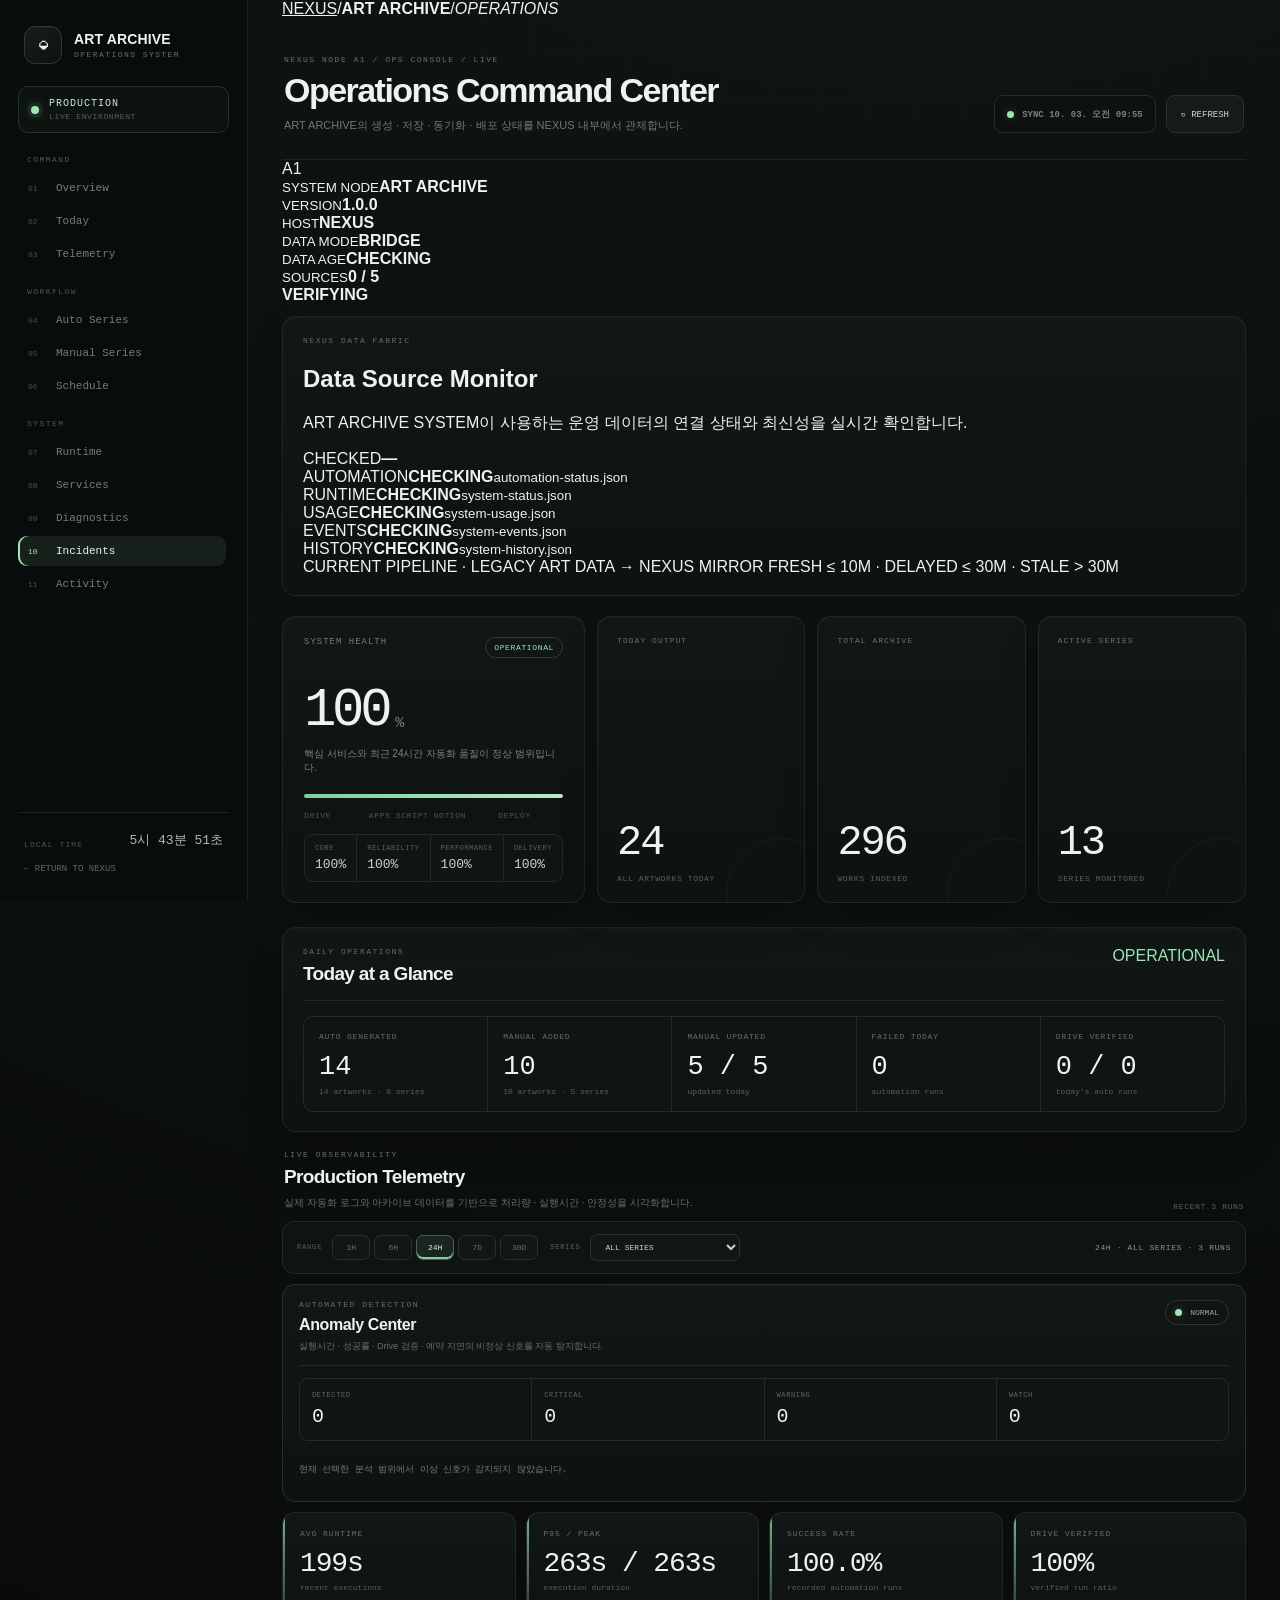
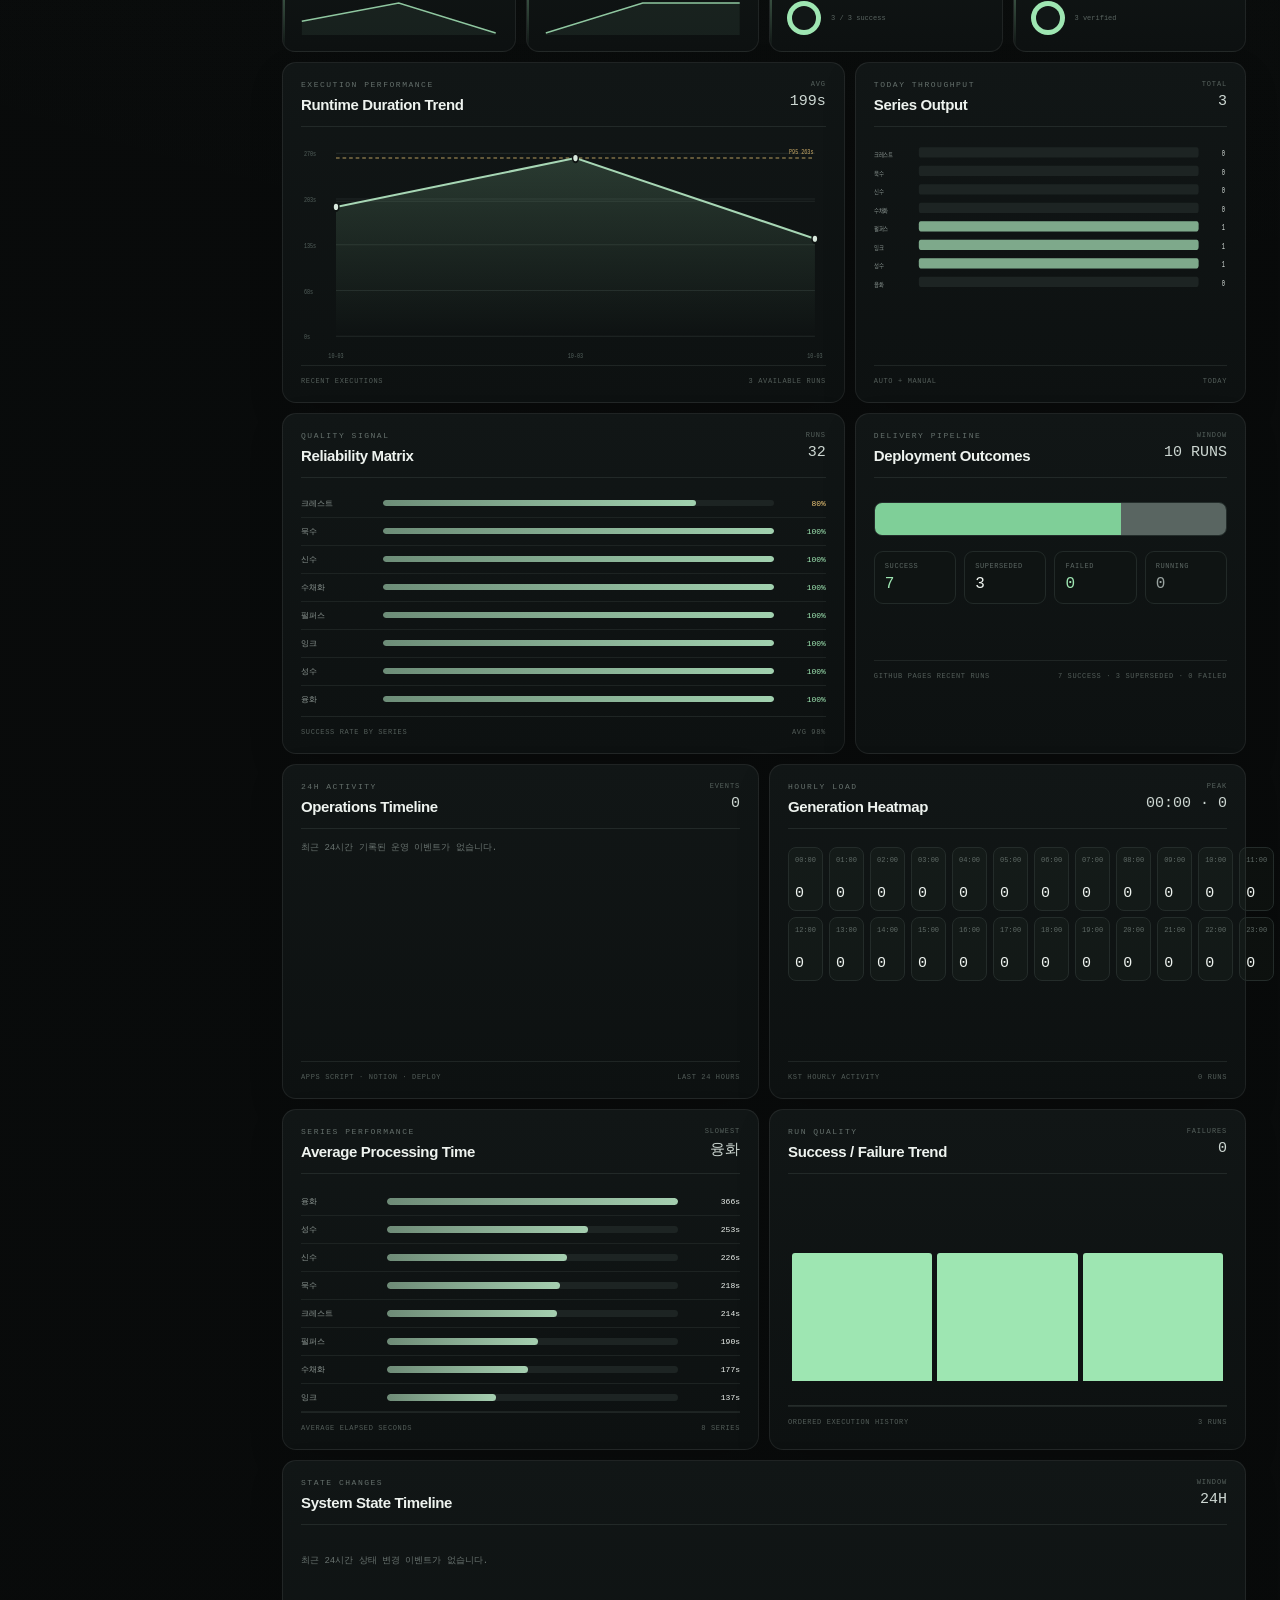
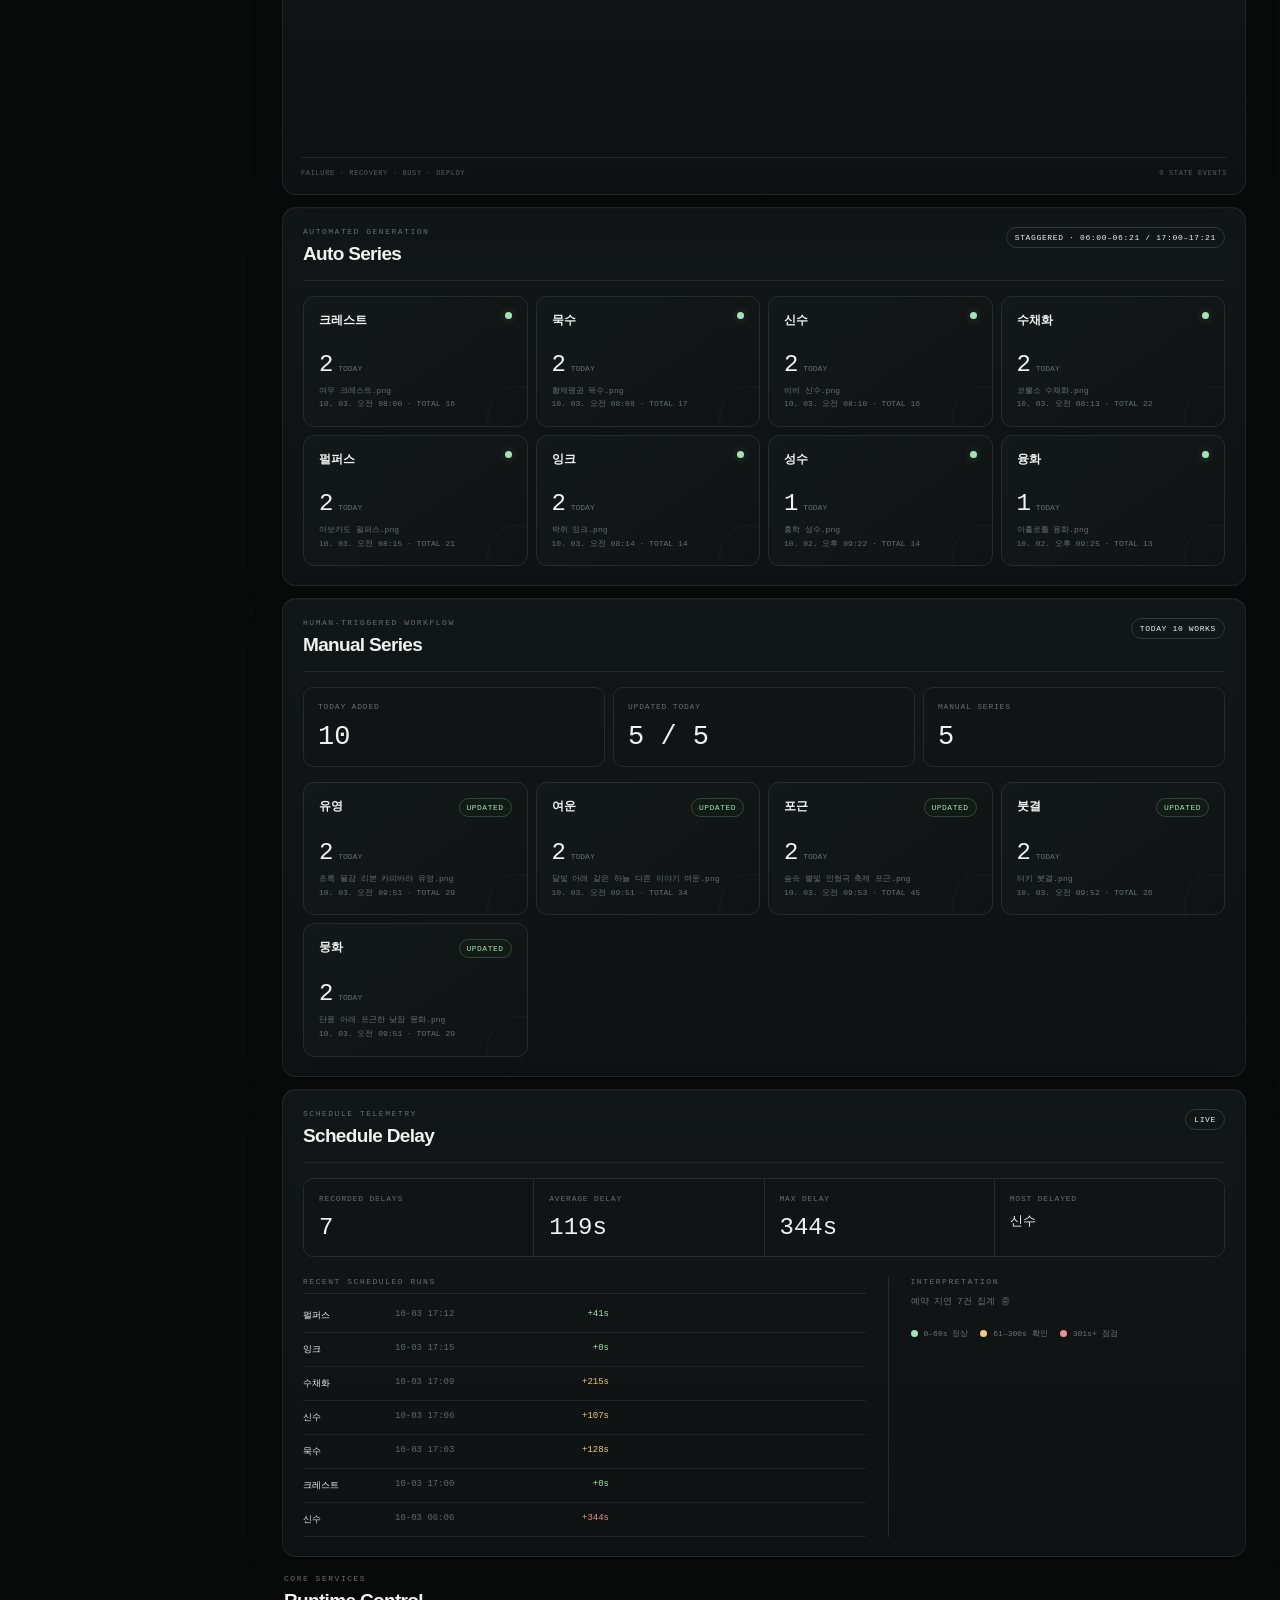
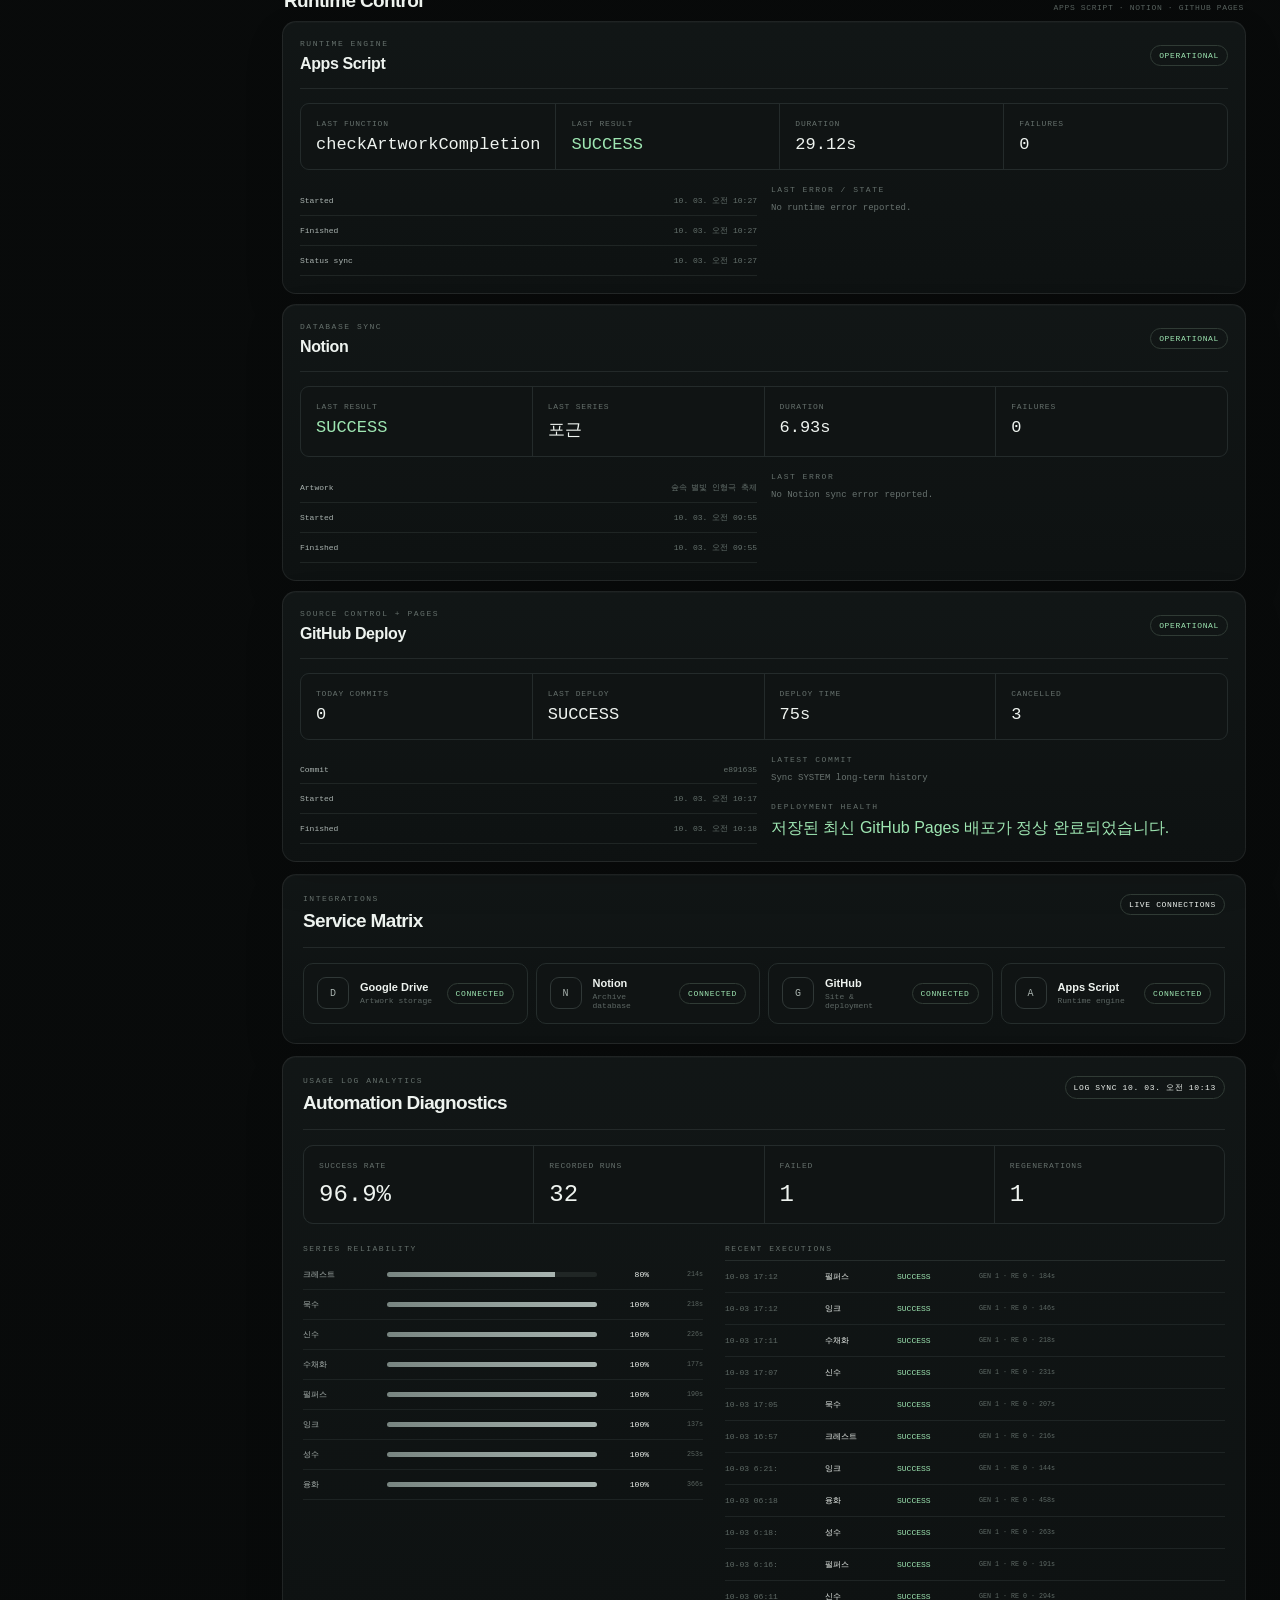
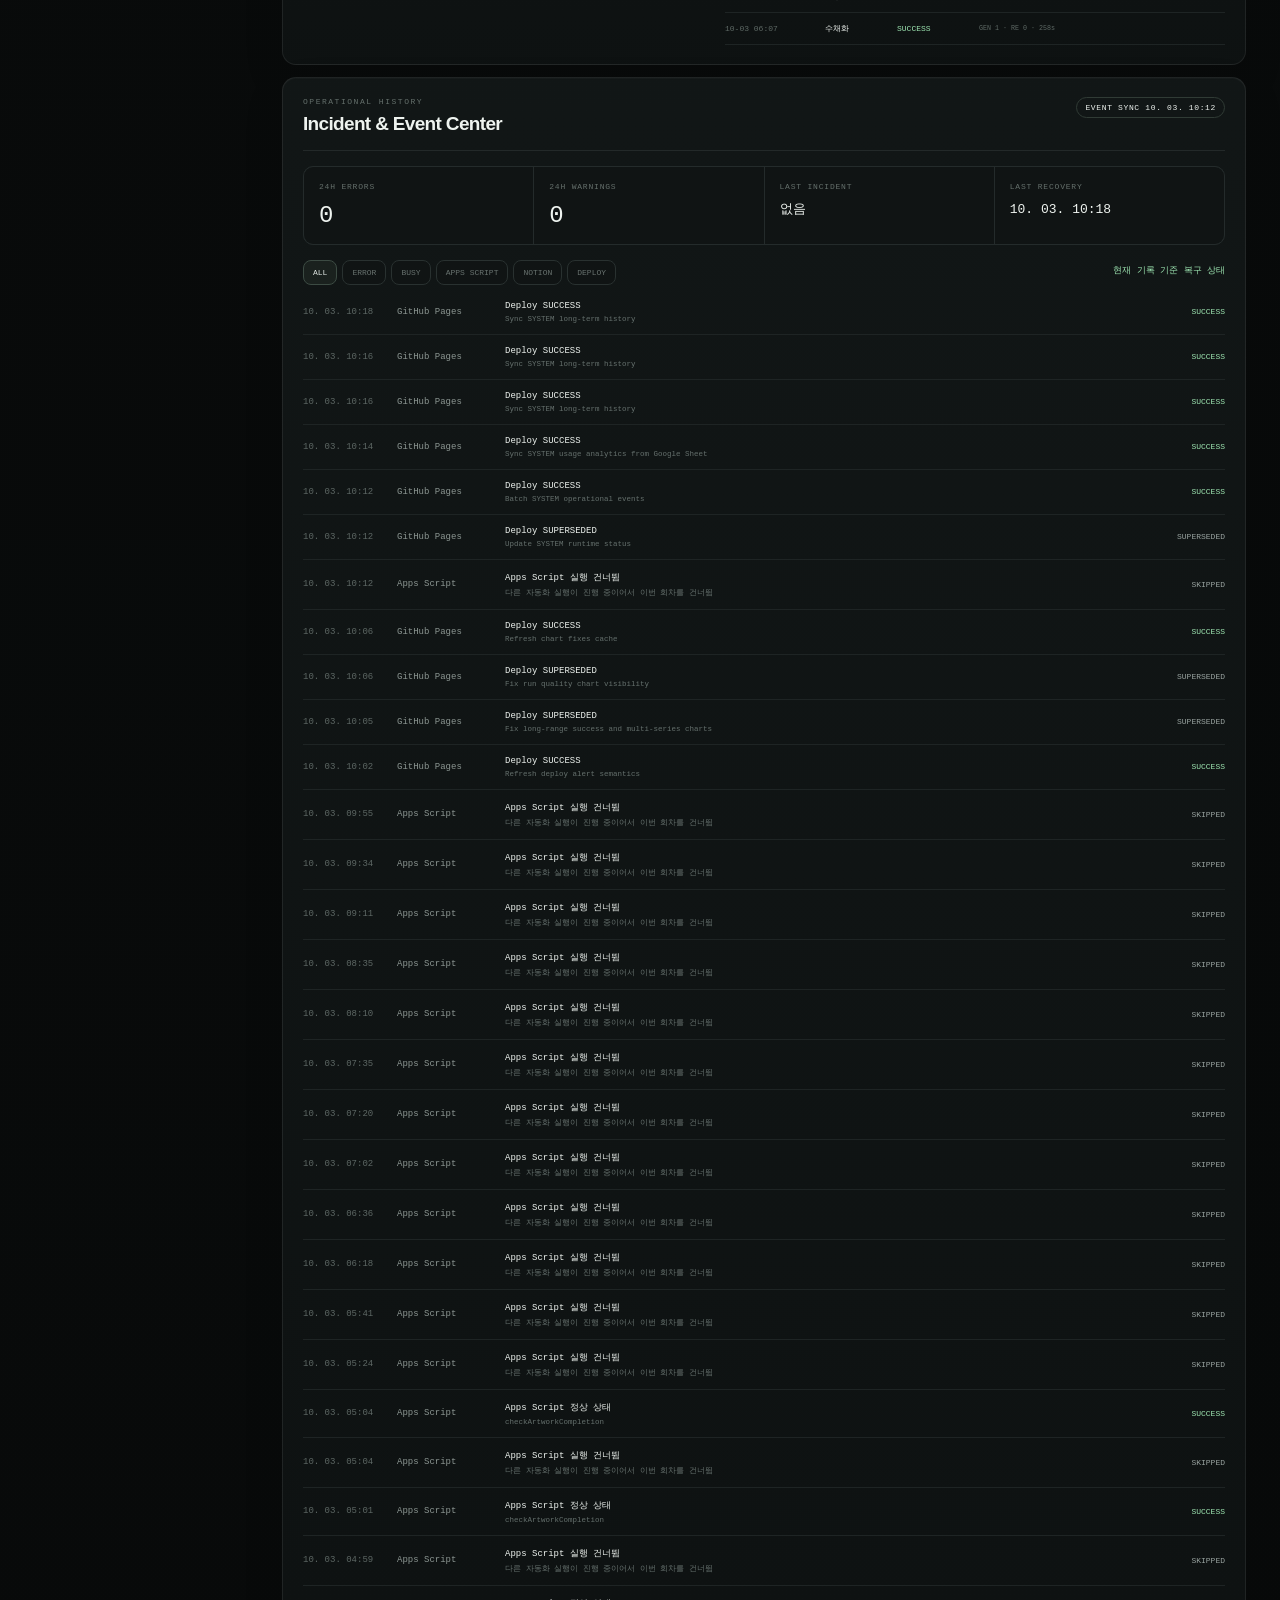
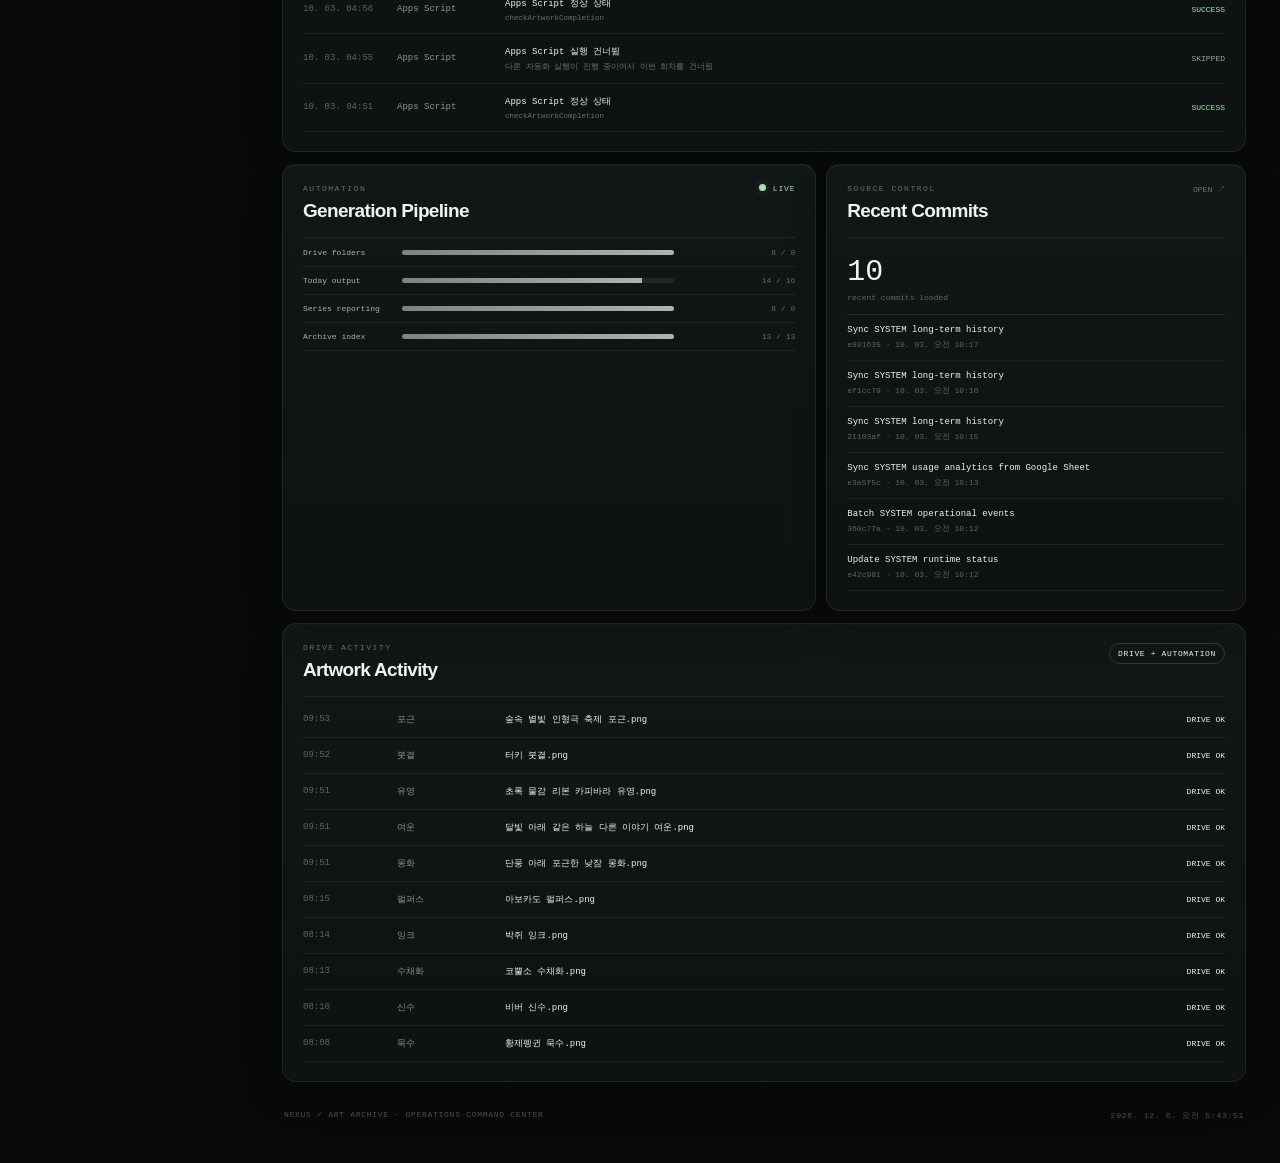
==== systems/art-archive/index.html @ 653398b2 "Add NEXUS ART system identity and source monitor" ====
<!doctype html>
<html lang="ko">
<head>
  <meta charset="utf-8">
  <meta name="viewport" content="width=device-width,initial-scale=1">
  <meta name="theme-color" content="#090b0b">
  <title>NEXUS : ART ARCHIVE SYSTEM</title>
  <link rel="stylesheet" href="css/system.css?v=2.10">
</head>
<body>
<div class="app-shell">
  <aside class="sidebar">
    <a class="brand" href="../../index.html" aria-label="ART ARCHIVE">
      <span class="brand-mark">◒</span>
      <span class="brand-copy"><b>ART ARCHIVE</b><small>OPERATIONS SYSTEM</small></span>
    </a>

    <div class="env-card">
      <span class="live-orb"></span>
      <div><b>PRODUCTION</b><small>LIVE ENVIRONMENT</small></div>
    </div>

    <nav class="nav-groups">
      <div class="nav-group">
        <span class="nav-label">COMMAND</span>
        <a class="active" href="#overview"><i>01</i><span>Overview</span></a>
        <a href="#today"><i>02</i><span>Today</span></a><a href="#telemetry"><i>03</i><span>Telemetry</span></a>
      </div>
      <div class="nav-group">
        <span class="nav-label">WORKFLOW</span>
        <a href="#series"><i>04</i><span>Auto Series</span></a>
        <a href="#manual"><i>05</i><span>Manual Series</span></a>
        <a href="#delay"><i>06</i><span>Schedule</span></a>
      </div>
      <div class="nav-group">
        <span class="nav-label">SYSTEM</span>
        <a href="#runtime"><i>07</i><span>Runtime</span></a>
        <a href="#services"><i>08</i><span>Services</span></a>
        <a href="#analytics"><i>09</i><span>Diagnostics</span></a>
        <a href="#events"><i>10</i><span>Incidents</span></a>
        <a href="#activity"><i>11</i><span>Activity</span></a>
      </div>
    </nav>

    <div class="side-foot">
      <div><span>LOCAL TIME</span><b id="clock">--:--:--</b></div>
      <a href="../../index.html">← RETURN TO NEXUS</a>
    </div>
  </aside>

  <main class="main">
    <div class="nexus-path">
      <a href="../../index.html">NEXUS</a><span>/</span><b>ART ARCHIVE</b><span>/</span><em>OPERATIONS</em>
    </div>
    <header class="command-bar">
      <div>
        <p class="eyebrow">NEXUS NODE A1 / OPS CONSOLE / LIVE</p>
        <h1>Operations Command Center</h1>
        <p class="page-sub">ART ARCHIVE의 생성 · 저장 · 동기화 · 배포 상태를 NEXUS 내부에서 관제합니다.</p>
      </div>
      <div class="command-actions">
        <div class="sync-chip"><span></span><b id="lastSync">SYNC —</b></div>
        <button id="refresh" class="refresh-btn">↻ REFRESH</button>
      </div>
    </header>

    <section class="nexus-system-strip" aria-label="NEXUS system metadata">
      <div class="system-identity">
        <span class="node-badge">A1</span>
        <div><small>SYSTEM NODE</small><b>ART ARCHIVE</b></div>
      </div>
      <div class="system-strip-item"><small>VERSION</small><b>1.0.0</b></div>
      <div class="system-strip-item"><small>HOST</small><b>NEXUS</b></div>
      <div class="system-strip-item"><small>DATA MODE</small><b id="dataMode">BRIDGE</b></div>
      <div class="system-strip-item"><small>DATA AGE</small><b id="dataAge">CHECKING</b></div>
      <div class="system-strip-item"><small>SOURCES</small><b id="sourceCount">0 / 5</b></div>
      <div class="system-strip-state"><span id="sourceOrb"></span><b id="sourceState">VERIFYING</b></div>
    </section>

    <section class="source-monitor panel" id="sourceMonitor">
      <div class="source-monitor-head">
        <div><p class="eyebrow">NEXUS DATA FABRIC</p><h2>Data Source Monitor</h2><p>ART ARCHIVE SYSTEM이 사용하는 운영 데이터의 연결 상태와 최신성을 실시간 확인합니다.</p></div>
        <div class="source-monitor-meta"><span>CHECKED</span><b id="sourceChecked">—</b></div>
      </div>
      <div class="source-grid" id="sourceGrid">
        <div class="source-card"><span>AUTOMATION</span><b>CHECKING</b><small>automation-status.json</small></div>
        <div class="source-card"><span>RUNTIME</span><b>CHECKING</b><small>system-status.json</small></div>
        <div class="source-card"><span>USAGE</span><b>CHECKING</b><small>system-usage.json</small></div>
        <div class="source-card"><span>EVENTS</span><b>CHECKING</b><small>system-events.json</small></div>
        <div class="source-card"><span>HISTORY</span><b>CHECKING</b><small>system-history.json</small></div>
      </div>
      <div class="source-foot">
        <span id="bridgeLabel">CURRENT PIPELINE · LEGACY ART DATA → NEXUS MIRROR</span>
        <span id="freshnessPolicy">FRESH ≤ 10M · DELAYED ≤ 30M · STALE &gt; 30M</span>
      </div>
    </section>

    <div id="alertCenter" class="alert-center hidden" role="status" aria-live="polite" hidden>
      <div class="alert-main"><span class="alert-icon">!</span><div><b id="alertTitle">SYSTEM ALERT</b><small id="alertMessage">상태를 확인하는 중입니다.</small></div></div>
      <a id="alertAction" href="#services">DETAILS →</a>
    </div>

    <section id="overview" class="overview-grid">
      <article class="health-card panel">
        <div class="card-head"><span>SYSTEM HEALTH</span><span class="status good" id="healthBadge">OPERATIONAL</span></div>
        <div class="health-score"><strong id="healthScore">—</strong><span>%</span></div>
        <p id="healthCopy">상태 데이터를 불러오는 중입니다.</p>
        <div class="health-track"><i id="healthLine"></i></div>
        <div class="health-foot"><span>DRIVE</span><span>APPS SCRIPT</span><span>NOTION</span><span>DEPLOY</span></div>
        <div class="health-breakdown">
          <div><span>CORE</span><b id="healthCore">—</b></div>
          <div><span>RELIABILITY</span><b id="healthReliability">—</b></div>
          <div><span>PERFORMANCE</span><b id="healthPerformance">—</b></div>
          <div><span>DELIVERY</span><b id="healthDelivery">—</b></div>
        </div>
      </article>
      <article class="hero-metric panel"><span>TODAY OUTPUT</span><strong id="todayTotal">—</strong><small>ALL ARTWORKS TODAY</small></article>
      <article class="hero-metric panel"><span>TOTAL ARCHIVE</span><strong id="archiveTotal">—</strong><small>WORKS INDEXED</small></article>
      <article class="hero-metric panel"><span>ACTIVE SERIES</span><strong id="seriesTotal">—</strong><small>SERIES MONITORED</small></article>
    </section>

    <section class="panel command-panel" id="today">
      <div class="section-head">
        <div><p class="eyebrow">DAILY OPERATIONS</p><h2>Today at a Glance</h2></div>
        <span id="todaySummaryState" class="section-state">CHECKING</span>
      </div>
      <div class="today-summary-grid">
        <div><span>AUTO GENERATED</span><strong id="todayAutoCount">—</strong><small id="todayAutoSub">8 series</small></div>
        <div><span>MANUAL ADDED</span><strong id="todayManualCount">—</strong><small id="todayManualSub">5 manual series</small></div>
        <div><span>MANUAL UPDATED</span><strong id="todayManualUpdated">—</strong><small>updated today</small></div>
        <div><span>FAILED TODAY</span><strong id="todayFailed">—</strong><small>automation runs</small></div>
        <div><span>DRIVE VERIFIED</span><strong id="todayDriveVerified">—</strong><small>today's auto runs</small></div>
      </div>
    </section>

    <section class="telemetry-section" id="telemetry">
      <div class="section-title-row telemetry-title">
        <div><p class="eyebrow">LIVE OBSERVABILITY</p><h2>Production Telemetry</h2><p class="telemetry-sub">실제 자동화 로그와 아카이브 데이터를 기반으로 처리량 · 실행시간 · 안정성을 시각화합니다.</p></div>
        <span id="telemetryWindow">RECENT DATA</span>
      </div>

      <div class="telemetry-controlbar">
        <div class="control-group">
          <span class="control-label">RANGE</span>
          <div class="segmented" id="rangeControls">
            <button data-range="1h">1H</button>
            <button data-range="6h">6H</button>
            <button class="active" data-range="24h">24H</button>
            <button data-range="7d">7D</button>
            <button data-range="30d">30D</button>
          </div>
        </div>
        <div class="control-group series-control">
          <span class="control-label">SERIES</span>
          <select id="telemetrySeries">
            <option value="all">ALL SERIES</option>
            <option value="크레스트">크레스트</option>
            <option value="묵수">묵수</option>
            <option value="신수">신수</option>
            <option value="수채화">수채화</option>
            <option value="펄퍼스">펄퍼스</option>
            <option value="잉크">잉크</option>
            <option value="성수">성수</option>
            <option value="융화">융화</option>
          </select>
        </div>
        <div class="analysis-context" id="analysisContext">24H · ALL SERIES · — RUNS</div>
      </div>

      <section class="anomaly-center" id="anomalyCenter">
        <div class="anomaly-head">
          <div><p class="eyebrow">AUTOMATED DETECTION</p><h3>Anomaly Center</h3><p>실행시간 · 성공률 · Drive 검증 · 예약 지연의 비정상 신호를 자동 탐지합니다.</p></div>
          <div class="anomaly-status"><span id="anomalyStatusDot"></span><b id="anomalyStatus">ANALYZING</b></div>
        </div>
        <div class="anomaly-summary">
          <div><span>DETECTED</span><strong id="anomalyCount">—</strong></div>
          <div><span>CRITICAL</span><strong id="anomalyCritical">—</strong></div>
          <div><span>WARNING</span><strong id="anomalyWarning">—</strong></div>
          <div><span>WATCH</span><strong id="anomalyWatch">—</strong></div>
        </div>
        <div class="anomaly-list" id="anomalyList"><p class="muted">이상 신호를 분석하는 중입니다.</p></div>
      </section>

      <div class="telemetry-kpis">
        <article class="telemetry-kpi"><span>AVG RUNTIME</span><strong id="telemetryAvgRuntime">—</strong><small>recent executions</small><div class="sparkline" id="runtimeSpark"></div></article>
        <article class="telemetry-kpi"><span>P95 / PEAK</span><strong id="telemetryPeakRuntime">—</strong><small>execution duration</small><div class="sparkline" id="peakSpark"></div></article>
        <article class="telemetry-kpi"><span>SUCCESS RATE</span><strong id="telemetrySuccessRate">—</strong><small>recorded automation runs</small><div class="gauge-mini" id="successGaugeMini"></div></article>
        <article class="telemetry-kpi"><span>DRIVE VERIFIED</span><strong id="telemetryDriveRate">—</strong><small>verified run ratio</small><div class="gauge-mini" id="driveGaugeMini"></div></article>
      </div>

      <div class="chart-grid">
        <article class="chart-card chart-card-wide">
          <div class="chart-head"><div><p class="eyebrow">EXECUTION PERFORMANCE</p><h3>Runtime Duration Trend</h3></div><div class="chart-stat"><span>AVG</span><b id="runtimeChartAvg">—</b></div></div>
          <div class="chart-wrap" id="runtimeTrendChart"><p class="muted">실행시간 데이터를 불러오는 중입니다.</p></div>
          <div class="chart-foot"><span>RECENT EXECUTIONS</span><span id="runtimeChartRange">—</span></div>
        </article>

        <article class="chart-card">
          <div class="chart-head"><div><p class="eyebrow">TODAY THROUGHPUT</p><h3>Series Output</h3></div><div class="chart-stat"><span>TOTAL</span><b id="outputChartTotal">—</b></div></div>
          <div class="chart-wrap" id="seriesOutputChart"><p class="muted">시리즈 데이터를 불러오는 중입니다.</p></div>
          <div class="chart-foot"><span>AUTO + MANUAL</span><span>TODAY</span></div>
        </article>

        <article class="chart-card">
          <div class="chart-head"><div><p class="eyebrow">QUALITY SIGNAL</p><h3>Reliability Matrix</h3></div><div class="chart-stat"><span>RUNS</span><b id="reliabilityChartRuns">—</b></div></div>
          <div class="chart-wrap" id="reliabilityChart"><p class="muted">신뢰도 데이터를 불러오는 중입니다.</p></div>
          <div class="chart-foot"><span>SUCCESS RATE BY SERIES</span><span id="reliabilityChartAvg">—</span></div>
        </article>

        <article class="chart-card chart-card-wide">
          <div class="chart-head"><div><p class="eyebrow">DELIVERY PIPELINE</p><h3>Deployment Outcomes</h3></div><div class="chart-stat"><span>WINDOW</span><b id="deployChartWindow">—</b></div></div>
          <div class="chart-wrap compact-chart" id="deployOutcomeChart"><p class="muted">배포 이력을 불러오는 중입니다.</p></div>
          <div class="chart-foot"><span>GITHUB PAGES RECENT RUNS</span><span id="deployChartSummary">—</span></div>
        </article>
      </div>

      <aside class="run-detail-drawer" id="runDetailDrawer" aria-hidden="true">
        <div class="run-detail-head">
          <div><p class="eyebrow">EXECUTION DRILL-DOWN</p><h3 id="runDetailTitle">Run Details</h3></div>
          <button id="runDetailClose" aria-label="Close">×</button>
        </div>
        <div class="run-detail-grid">
          <div><span>SERIES</span><strong id="detailSeries">—</strong></div>
          <div><span>RESULT</span><strong id="detailResult">—</strong></div>
          <div><span>RUNTIME</span><strong id="detailRuntime">—</strong></div>
          <div><span>GENERATIONS</span><strong id="detailGeneration">—</strong></div>
          <div><span>REGENERATIONS</span><strong id="detailRegeneration">—</strong></div>
          <div><span>DRIVE VERIFIED</span><strong id="detailDrive">—</strong></div>
          <div><span>SCHEDULED</span><strong id="detailScheduled">—</strong></div>
          <div><span>START DELAY</span><strong id="detailDelay">—</strong></div>
        </div>
        <div class="run-detail-meta"><span>START TIME</span><b id="detailTime">—</b></div>
      </aside>

      <section class="long-range-analysis" id="longRangeAnalysis" hidden>
        <div class="long-range-head">
          <div><p class="eyebrow">LONG-RANGE ANALYTICS</p><h3>Daily Trend Analysis</h3><p>7D / 30D 히스토리를 날짜별로 비교합니다.</p></div>
          <span id="longRangeCoverage">—</span>
        </div>
        <div class="long-range-grid">
          <article class="chart-card">
            <div class="chart-head"><div><p class="eyebrow">DAILY THROUGHPUT</p><h3>Runs per Day</h3></div><div class="chart-stat"><span>TOTAL</span><b id="dailyRunsTotal">—</b></div></div>
            <div class="daily-chart" id="dailyRunsChart"><p class="muted">장기 데이터를 불러오는 중입니다.</p></div>
            <div class="chart-foot"><span>RUN COUNT</span><span id="dailyRunsAvg">—</span></div>
          </article>
          <article class="chart-card">
            <div class="chart-head"><div><p class="eyebrow">DAILY RELIABILITY</p><h3>Success Rate</h3></div><div class="chart-stat"><span>AVG</span><b id="dailySuccessAvg">—</b></div></div>
            <div class="daily-chart" id="dailySuccessChart"><p class="muted">장기 데이터를 불러오는 중입니다.</p></div>
            <div class="chart-foot"><span>SUCCESS %</span><span id="dailyFailureTotal">—</span></div>
          </article>
          <article class="chart-card">
            <div class="chart-head"><div><p class="eyebrow">DAILY PERFORMANCE</p><h3>Average Runtime</h3></div><div class="chart-stat"><span>AVG</span><b id="dailyRuntimeAvg">—</b></div></div>
            <div class="daily-chart" id="dailyRuntimeChart"><p class="muted">장기 데이터를 불러오는 중입니다.</p></div>
            <div class="chart-foot"><span>SECONDS</span><span id="dailyRuntimePeak">—</span></div>
          </article>
        </div>

        <article class="chart-card multi-series-card">
          <div class="multi-series-head">
            <div>
              <p class="eyebrow">CROSS-SERIES COMPARISON</p>
              <h3>Multi-Series Trend</h3>
              <p>같은 기간의 시리즈별 추세를 한 그래프에서 비교합니다.</p>
            </div>
            <div class="metric-switch" id="multiMetricSwitch">
              <button class="active" data-metric="avgElapsed">RUNTIME</button>
              <button data-metric="runs">RUNS</button>
              <button data-metric="successRate">SUCCESS</button>
            </div>
          </div>
          <div class="multi-series-legend" id="multiSeriesLegend"></div>
          <div class="multi-series-chart" id="multiSeriesTrendChart"><p class="muted">시리즈 비교 데이터를 불러오는 중입니다.</p></div>
          <div class="chart-foot"><span id="multiMetricLabel">AVERAGE RUNTIME · SECONDS</span><span id="multiSeriesCoverage">—</span></div>
        </article>
      </section>

      <div class="advanced-observability">
        <article class="chart-card">
          <div class="chart-head"><div><p class="eyebrow">24H ACTIVITY</p><h3>Operations Timeline</h3></div><div class="chart-stat"><span>EVENTS</span><b id="timelineEventCount">—</b></div></div>
          <div class="ops-timeline-chart" id="operationsTimeline"><p class="muted">최근 24시간 운영 이벤트를 불러오는 중입니다.</p></div>
          <div class="chart-foot"><span>APPS SCRIPT · NOTION · DEPLOY</span><span>LAST 24 HOURS</span></div>
        </article>

        <article class="chart-card">
          <div class="chart-head"><div><p class="eyebrow">HOURLY LOAD</p><h3>Generation Heatmap</h3></div><div class="chart-stat"><span>PEAK</span><b id="heatmapPeak">—</b></div></div>
          <div class="hour-heatmap" id="generationHeatmap"><p class="muted">시간대별 실행 데이터를 불러오는 중입니다.</p></div>
          <div class="chart-foot"><span>KST HOURLY ACTIVITY</span><span id="heatmapTotal">—</span></div>
        </article>

        <article class="chart-card">
          <div class="chart-head"><div><p class="eyebrow">SERIES PERFORMANCE</p><h3>Average Processing Time</h3></div><div class="chart-stat"><span>SLOWEST</span><b id="slowestSeries">—</b></div></div>
          <div class="horizontal-metrics" id="seriesDurationChart"><p class="muted">시리즈별 평균 처리시간 데이터를 불러오는 중입니다.</p></div>
          <div class="chart-foot"><span>AVERAGE ELAPSED SECONDS</span><span id="durationSeriesCount">—</span></div>
        </article>

        <article class="chart-card">
          <div class="chart-head"><div><p class="eyebrow">RUN QUALITY</p><h3>Success / Failure Trend</h3></div><div class="chart-stat"><span>FAILURES</span><b id="trendFailureCount">—</b></div></div>
          <div class="quality-trend" id="qualityTrend"><p class="muted">실행 성공·실패 이력을 불러오는 중입니다.</p></div>
          <div class="chart-foot"><span>ORDERED EXECUTION HISTORY</span><span id="qualityTrendWindow">—</span></div>
        </article>

        <article class="chart-card chart-card-full">
          <div class="chart-head"><div><p class="eyebrow">STATE CHANGES</p><h3>System State Timeline</h3></div><div class="chart-stat"><span>WINDOW</span><b>24H</b></div></div>
          <div class="state-timeline" id="systemStateTimeline"><p class="muted">상태 변경 이벤트를 불러오는 중입니다.</p></div>
          <div class="chart-foot"><span>FAILURE · RECOVERY · BUSY · DEPLOY</span><span id="stateTimelineSummary">—</span></div>
        </article>
      </div>
    </section>

    <section class="panel" id="series">
      <div class="section-head">
        <div><p class="eyebrow">AUTOMATED GENERATION</p><h2>Auto Series</h2></div>
        <span id="scheduleLabel" class="section-state">SCHEDULE —</span>
      </div>
      <div class="series-grid" id="seriesGrid"></div>
    </section>

    <section class="panel" id="manual">
      <div class="section-head">
        <div><p class="eyebrow">HUMAN-TRIGGERED WORKFLOW</p><h2>Manual Series</h2></div>
        <span id="manualSummary" class="section-state">TODAY —</span>
      </div>
      <div class="manual-kpis">
        <div><span>TODAY ADDED</span><strong id="manualTodayTotal">—</strong></div>
        <div><span>UPDATED TODAY</span><strong id="manualUpdatedToday">—</strong></div>
        <div><span>MANUAL SERIES</span><strong id="manualSeriesTotal">5</strong></div>
      </div>
      <div class="series-grid manual-series-grid" id="manualSeriesGrid"><p class="muted">수동 시리즈 상태를 불러오는 중입니다.</p></div>
    </section>

    <section class="panel" id="delay">
      <div class="section-head">
        <div><p class="eyebrow">SCHEDULE TELEMETRY</p><h2>Schedule Delay</h2></div>
        <span id="delayState" class="section-state">WAITING DATA</span>
      </div>
      <div class="analytics-kpis delay-kpis">
        <div><span>RECORDED DELAYS</span><strong id="delaySamples">—</strong></div>
        <div><span>AVERAGE DELAY</span><strong id="delayAverage">—</strong></div>
        <div><span>MAX DELAY</span><strong id="delayMax">—</strong></div>
        <div><span>MOST DELAYED</span><strong id="delayWorst">—</strong></div>
      </div>
      <div class="two-col compact">
        <div><p class="eyebrow">RECENT SCHEDULED RUNS</p><div id="delayRunTable" class="delay-run-table"><p class="muted">예약시각 데이터가 쌓이면 자동 표시됩니다.</p></div></div>
        <div class="insight-box"><p class="eyebrow">INTERPRETATION</p><p id="delayCopy" class="muted">다음 실행부터 예약시각과 실제 시작시각의 차이를 추적합니다.</p><div class="legend"><span><i class="good-dot"></i>0–60s 정상</span><span><i class="warn-dot"></i>61–300s 확인</span><span><i class="bad-dot"></i>301s+ 점검</span></div></div>
      </div>
    </section>

    <section id="runtime" class="runtime-section">
      <div class="section-title-row">
        <div><p class="eyebrow">CORE SERVICES</p><h2>Runtime Control</h2></div>
        <span>APPS SCRIPT · NOTION · GITHUB PAGES</span>
      </div>
      <div class="monitor-grid">
        <article class="panel monitor-panel" id="engine">
          <div class="section-head"><div><p class="eyebrow">RUNTIME ENGINE</p><h3>Apps Script</h3></div><span class="status" id="scriptBadge">CHECKING</span></div>
          <div class="mini-kpis"><div><span>LAST FUNCTION</span><strong id="scriptFunction">—</strong></div><div><span>LAST RESULT</span><strong id="scriptResult">—</strong></div><div><span>DURATION</span><strong id="scriptDuration">—</strong></div><div><span>FAILURES</span><strong id="scriptFailures">—</strong></div></div>
          <div class="runtime-detail"><div class="pipeline"><div class="pipe-row"><b>Started</b><span></span><span id="scriptStarted">—</span></div><div class="pipe-row"><b>Finished</b><span></span><span id="scriptFinished">—</span></div><div class="pipe-row"><b>Status sync</b><span></span><span id="scriptSync">—</span></div></div><div><p class="eyebrow">LAST ERROR / STATE</p><div id="scriptError" class="muted">No runtime error reported.</div></div></div>
        </article>

        <article class="panel monitor-panel" id="notion">
          <div class="section-head"><div><p class="eyebrow">DATABASE SYNC</p><h3>Notion</h3></div><span class="status" id="notionBadge">CHECKING</span></div>
          <div class="mini-kpis"><div><span>LAST RESULT</span><strong id="notionResult">—</strong></div><div><span>LAST SERIES</span><strong id="notionSeries">—</strong></div><div><span>DURATION</span><strong id="notionDuration">—</strong></div><div><span>FAILURES</span><strong id="notionFailures">—</strong></div></div>
          <div class="runtime-detail"><div class="pipeline"><div class="pipe-row"><b>Artwork</b><span></span><span id="notionArtwork">—</span></div><div class="pipe-row"><b>Started</b><span></span><span id="notionStarted">—</span></div><div class="pipe-row"><b>Finished</b><span></span><span id="notionFinished">—</span></div></div><div><p class="eyebrow">LAST ERROR</p><div id="notionError" class="muted">No Notion sync error reported.</div></div></div>
        </article>

        <article class="panel monitor-panel" id="deploy">
          <div class="section-head"><div><p class="eyebrow">SOURCE CONTROL + PAGES</p><h3>GitHub Deploy</h3></div><span class="status" id="deployBadge">CHECKING</span></div>
          <div class="mini-kpis"><div><span>TODAY COMMITS</span><strong id="todayCommits">—</strong></div><div><span>LAST DEPLOY</span><strong id="deployResult">—</strong></div><div><span>DEPLOY TIME</span><strong id="deployDuration">—</strong></div><div><span>CANCELLED</span><strong id="deployCancelled">—</strong></div></div>
          <div class="runtime-detail"><div class="pipeline"><div class="pipe-row"><b>Commit</b><span></span><span id="deploySha">—</span></div><div class="pipe-row"><b>Started</b><span></span><span id="deployStarted">—</span></div><div class="pipe-row"><b>Finished</b><span></span><span id="deployFinished">—</span></div></div><div><p class="eyebrow">LATEST COMMIT</p><div id="deployMessage" class="muted">GitHub 데이터를 불러오는 중…</div><p class="eyebrow gap-top">DEPLOYMENT HEALTH</p><div id="deployHealth" class="muted">GitHub Pages 상태를 확인하는 중입니다.</div></div></div>
        </article>
      </div>
    </section>

    <section class="panel" id="services">
      <div class="section-head"><div><p class="eyebrow">INTEGRATIONS</p><h2>Service Matrix</h2></div><span class="section-state">LIVE CONNECTIONS</span></div>
      <div class="service-grid">
        <div class="service"><i class="service-icon">D</i><div><b>Google Drive</b><small>Artwork storage</small></div><span class="pill good" id="driveService">CONNECTED</span></div>
        <div class="service"><i class="service-icon">N</i><div><b>Notion</b><small>Archive database</small></div><span class="pill" id="notionService">CHECKING</span></div>
        <div class="service"><i class="service-icon">G</i><div><b>GitHub</b><small>Site & deployment</small></div><span class="pill" id="githubService">CHECKING</span></div>
        <div class="service"><i class="service-icon">A</i><div><b>Apps Script</b><small>Runtime engine</small></div><span class="pill" id="scriptService">CHECKING</span></div>
      </div>
    </section>

    <section class="panel" id="analytics">
      <div class="section-head"><div><p class="eyebrow">USAGE LOG ANALYTICS</p><h2>Automation Diagnostics</h2></div><span id="usageSync" class="section-state">LOG SYNC —</span></div>
      <div class="analytics-kpis"><div><span>SUCCESS RATE</span><strong id="logSuccessRate">—</strong></div><div><span>RECORDED RUNS</span><strong id="logRuns">—</strong></div><div><span>FAILED</span><strong id="logFailed">—</strong></div><div><span>REGENERATIONS</span><strong id="logRegens">—</strong></div></div>
      <div class="two-col"><div><p class="eyebrow">SERIES RELIABILITY</p><div id="reliability"></div></div><div><p class="eyebrow">RECENT EXECUTIONS</p><div id="runTable" class="run-table"></div></div></div>
    </section>

    <section class="panel" id="events">
      <div class="section-head"><div><p class="eyebrow">OPERATIONAL HISTORY</p><h2>Incident & Event Center</h2></div><span id="eventSync" class="section-state">EVENT SYNC —</span></div>
      <div class="analytics-kpis event-kpis"><div><span>24H ERRORS</span><strong id="eventErrors24h">—</strong></div><div><span>24H WARNINGS</span><strong id="eventWarnings24h">—</strong></div><div><span>LAST INCIDENT</span><strong id="eventLastIncident">—</strong></div><div><span>LAST RECOVERY</span><strong id="eventLastRecovery">—</strong></div></div>
      <div class="event-toolbar"><div id="eventFilters" class="event-filters"><button class="event-filter active" data-filter="all">ALL</button><button class="event-filter" data-filter="error">ERROR</button><button class="event-filter" data-filter="busy">BUSY</button><button class="event-filter" data-filter="Apps Script">APPS SCRIPT</button><button class="event-filter" data-filter="Notion">NOTION</button><button class="event-filter" data-filter="GitHub Pages">DEPLOY</button></div><span id="eventStateSummary" class="muted">현재 상태 분석 중…</span></div>
      <div class="activity event-log" id="eventLog"><p class="muted">이벤트 이력을 불러오는 중입니다.</p></div>
    </section>

    <section class="dual-panels">
      <article class="panel" id="automation"><div class="section-head"><div><p class="eyebrow">AUTOMATION</p><h2>Generation Pipeline</h2></div><span class="live-dot">LIVE</span></div><div class="pipeline" id="pipeline"></div></article>
      <article class="panel" id="github"><div class="section-head"><div><p class="eyebrow">SOURCE CONTROL</p><h2>Recent Commits</h2></div><a class="tiny-link" href="https://github.com/tom981105-web/art-archive" target="_blank" rel="noreferrer">OPEN ↗</a></div><div class="github-stat"><strong id="commitCount">—</strong><span>recent commits loaded</span></div><div id="commits" class="commit-list"><p class="muted">GitHub 데이터를 불러오는 중…</p></div></article>
    </section>

    <section class="panel" id="activity">
      <div class="section-head"><div><p class="eyebrow">DRIVE ACTIVITY</p><h2>Artwork Activity</h2></div><span class="section-state">DRIVE + AUTOMATION</span></div>
      <div class="activity" id="activityList"></div>
    </section>

    <footer><span>NEXUS / ART ARCHIVE · OPERATIONS COMMAND CENTER</span><span id="footerTime"></span></footer>
  </main>
</div>
<script src="js/system.js?v=2.10"></script>
<script src="js/system-events.js?v=2.0"></script>
<script src="js/nexus-layer.js?v=1.0.0"></script>
</body>
</html>
---- systems/art-archive/css/system.css ----
:root{
  --bg:#080a0a;
  --bg2:#0b0e0e;
  --panel:#101414;
  --panel2:#131818;
  --panel3:#171d1d;
  --line:#242b2b;
  --line2:#303838;
  --text:#eef3ef;
  --muted:#77817e;
  --soft:#a9b2af;
  --ok:#9ee6b2;
  --warn:#efc878;
  --bad:#ef8f8f;
  --info:#93bdd5;
  --accent:#d8e8dd;
  --mono:"SFMono-Regular",Consolas,"Liberation Mono",monospace;
  --radius:14px;
}
*{box-sizing:border-box}
html{scroll-behavior:smooth}
body{
  margin:0;
  color:var(--text);
  background:
    radial-gradient(circle at 72% -10%,rgba(94,145,113,.10),transparent 28%),
    linear-gradient(180deg,#090b0b 0%,#080a0a 100%);
  font-family:Inter,Arial,"Noto Sans KR",sans-serif;
  min-height:100vh
}
body:before{
  content:"";
  position:fixed;inset:0;pointer-events:none;z-index:-1;
  background-image:linear-gradient(rgba(255,255,255,.018) 1px,transparent 1px),linear-gradient(90deg,rgba(255,255,255,.014) 1px,transparent 1px);
  background-size:48px 48px;
  mask-image:linear-gradient(to bottom,rgba(0,0,0,.5),transparent 72%)
}
a{color:inherit}
button{font:inherit}
.app-shell{min-height:100vh}
.sidebar{
  position:fixed;left:0;top:0;bottom:0;width:248px;
  padding:22px 18px;
  border-right:1px solid rgba(255,255,255,.07);
  background:rgba(9,12,12,.92);
  backdrop-filter:blur(18px);
  display:flex;flex-direction:column;z-index:20
}
.brand{
  display:flex;align-items:center;gap:12px;padding:4px 6px 18px;
  text-decoration:none
}
.brand-mark{
  width:38px;height:38px;border-radius:11px;display:grid;place-items:center;
  border:1px solid var(--line2);background:linear-gradient(145deg,#171c1c,#0d1111);
  font-size:20px;box-shadow:inset 0 1px rgba(255,255,255,.04)
}
.brand-copy{display:flex;flex-direction:column;gap:3px}
.brand-copy b{font-size:14px;letter-spacing:.01em}
.brand-copy small{font:8px var(--mono);letter-spacing:.18em;color:#66716d}
.env-card{
  display:flex;align-items:center;gap:10px;margin:4px 0 22px;padding:11px 12px;
  border:1px solid #25312a;border-radius:10px;background:#0d1310
}
.live-orb{width:8px;height:8px;border-radius:50%;background:var(--ok);box-shadow:0 0 0 4px rgba(158,230,178,.07),0 0 14px rgba(158,230,178,.35)}
.env-card b{display:block;font:10px var(--mono);letter-spacing:.1em;color:#cfe6d6}
.env-card small{display:block;margin-top:3px;font:8px var(--mono);letter-spacing:.08em;color:#53605a}
.nav-groups{display:flex;flex-direction:column;gap:18px;overflow:auto;padding-right:3px}
.nav-group{display:flex;flex-direction:column;gap:3px}
.nav-label{padding:0 9px 6px;color:#505957;font:8px var(--mono);letter-spacing:.18em}
.nav-group a{
  display:grid;grid-template-columns:28px 1fr;align-items:center;
  padding:9px 10px;border-radius:9px;text-decoration:none;color:#747e7b;
  font:11px var(--mono);transition:.18s ease
}
.nav-group a i{font-style:normal;font-size:8px;color:#49514f}
.nav-group a:hover{background:#121717;color:#c8d0cd}
.nav-group a.active{background:#18201c;color:#edf3ef;box-shadow:inset 2px 0 var(--ok)}
.nav-group a.active i{color:var(--ok)}
.side-foot{margin-top:auto;padding:18px 6px 4px;border-top:1px solid #1b2121;display:flex;flex-direction:column;gap:15px}
.side-foot div{display:flex;justify-content:space-between;align-items:end}
.side-foot span{font:8px var(--mono);letter-spacing:.14em;color:#4f5855}
.side-foot b{font:13px var(--mono);font-weight:400;color:#aeb8b4}
.side-foot a{font:9px var(--mono);text-decoration:none;color:#606966}
.side-foot a:hover{color:#b8c2be}
.main{margin-left:248px;padding:0 34px 42px;max-width:1680px}
.command-bar{
  min-height:142px;padding:30px 2px 26px;
  display:flex;align-items:flex-end;justify-content:space-between;gap:28px;
  border-bottom:1px solid rgba(255,255,255,.07)
}
.eyebrow{margin:0 0 7px;font:8px var(--mono);letter-spacing:.19em;color:#65706c;text-transform:uppercase}
.command-bar h1{margin:0;font-size:34px;letter-spacing:-.045em;font-weight:650}
.page-sub{margin:8px 0 0;color:#6f7976;font-size:11px}
.command-actions{display:flex;align-items:center;gap:10px}
.sync-chip{
  display:flex;align-items:center;gap:8px;height:38px;padding:0 12px;border:1px solid var(--line);border-radius:9px;
  background:#0d1111;color:#78837f;font:9px var(--mono)
}
.sync-chip span{width:7px;height:7px;border-radius:50%;background:var(--ok);box-shadow:0 0 10px rgba(158,230,178,.3)}
.refresh-btn{
  height:38px;border:1px solid #2b3332;border-radius:9px;background:#151a1a;color:#d1d8d5;
  padding:0 14px;font:9px var(--mono);cursor:pointer;transition:.18s ease
}
.refresh-btn:hover{background:#1b2221;border-color:#3a4542}
.refresh-btn:disabled{opacity:.55;cursor:wait}
.panel{
  background:linear-gradient(180deg,rgba(18,23,23,.96),rgba(14,18,18,.98));
  border:1px solid rgba(255,255,255,.075);
  border-radius:var(--radius);
  box-shadow:0 16px 40px rgba(0,0,0,.12),inset 0 1px rgba(255,255,255,.02)
}
.alert-center{
  margin:16px 0 0;border:1px solid #523838;background:linear-gradient(180deg,#181111,#141010);
  border-radius:12px;padding:13px 15px;display:flex;align-items:center;justify-content:space-between;gap:18px
}
.alert-center.hidden{display:none}
.alert-center.warn-state{border-color:#574a31;background:#17140f}
.alert-main{display:flex;align-items:center;gap:11px}
.alert-icon{width:27px;height:27px;border:1px solid currentColor;border-radius:8px;display:grid;place-items:center;color:var(--bad);font:13px var(--mono)}
.alert-main b{display:block;font:10px var(--mono);letter-spacing:.08em}
.alert-main small{display:block;margin-top:4px;color:#8f9995;font:10px var(--mono)}
#alertAction{font:9px var(--mono);text-decoration:none;color:#aab4b0}
.overview-grid{
  display:grid;grid-template-columns:1.65fr repeat(3,1fr);gap:12px;padding:20px 0 12px
}
.health-card{padding:20px 21px;min-height:198px}
.card-head,.section-head{display:flex;align-items:flex-start;justify-content:space-between;gap:18px}
.card-head{font:9px var(--mono);letter-spacing:.11em;color:#737d79}
.status,.pill,.section-state{
  display:inline-flex;align-items:center;justify-content:center;
  border:1px solid #303b35;border-radius:999px;padding:5px 8px;
  font:8px var(--mono);letter-spacing:.08em;white-space:nowrap
}
.good{color:var(--ok)!important}.warn{color:var(--warn)!important}.bad{color:var(--bad)!important}.neutral{color:#99a3a0!important}.info{color:var(--info)!important}
.health-score{display:flex;align-items:flex-end;margin:22px 0 6px}
.health-score strong{font:54px var(--mono);font-weight:350;letter-spacing:-.08em}
.health-score span{margin:0 0 9px 7px;color:#78827f;font:15px var(--mono)}
.health-card>p{margin:0;color:#7b8682;font-size:10px}
.health-track{height:4px;margin-top:19px;background:#202625;border-radius:999px;overflow:hidden}
.health-track i{display:block;width:0;height:100%;background:linear-gradient(90deg,#7fcf98,#b5edc5);transition:width .55s ease}
.health-foot{display:grid;grid-template-columns:repeat(4,1fr);margin-top:13px;color:#4d5754;font:8px var(--mono);letter-spacing:.08em}
.hero-metric{padding:19px;min-height:198px;display:flex;flex-direction:column;position:relative;overflow:hidden}
.hero-metric:after{content:"";position:absolute;right:-34px;bottom:-48px;width:110px;height:110px;border:1px solid rgba(255,255,255,.04);border-radius:50%}
.hero-metric>span{font:8px var(--mono);letter-spacing:.13em;color:#68726f}
.hero-metric strong{margin-top:auto;font:42px var(--mono);font-weight:350;letter-spacing:-.05em}
.hero-metric small{margin-top:7px;font:8px var(--mono);letter-spacing:.08em;color:#59635f}
.command-panel,.main>.panel{padding:19px 20px;margin-top:12px}
.section-head{padding-bottom:15px;border-bottom:1px solid #232929}
.section-head h2,.section-title-row h2{margin:0;font-size:19px;letter-spacing:-.035em}
.section-head h3{margin:0;font-size:16px;letter-spacing:-.025em}
.today-summary-grid{display:grid;grid-template-columns:repeat(5,1fr);gap:1px;margin-top:15px;border:1px solid var(--line);background:var(--line);border-radius:10px;overflow:hidden}
.today-summary-grid>div,.analytics-kpis>div,.mini-kpis>div{background:#101414;padding:15px}
.today-summary-grid span,.analytics-kpis span,.mini-kpis span,.manual-kpis span{
  display:block;color:#65706c;font:8px var(--mono);letter-spacing:.1em
}
.today-summary-grid strong,.analytics-kpis strong,.manual-kpis strong{
  display:block;margin-top:11px;font:27px var(--mono);font-weight:350
}
.today-summary-grid small{display:block;margin-top:5px;color:#56605d;font:8px var(--mono)}
.series-grid{display:grid;grid-template-columns:repeat(4,1fr);gap:8px;margin-top:15px}
.series-card{
  position:relative;min-width:0;min-height:126px;padding:15px;
  border:1px solid #252d2c;border-radius:11px;background:linear-gradient(145deg,#131818,#0f1313);
  overflow:hidden;transition:transform .18s ease,border-color .18s ease,background .18s ease
}
.series-card:hover{transform:translateY(-1px);border-color:#39433f;background:#151b1a}
.series-card:after{content:"";position:absolute;right:-24px;bottom:-24px;width:62px;height:62px;border-radius:50%;border:1px solid rgba(255,255,255,.035)}
.series-card .row{display:flex;justify-content:space-between;gap:8px;align-items:flex-start}
.series-card b{font-size:12px}
.series-card .dot{width:7px;height:7px;border-radius:50%;background:var(--ok);box-shadow:0 0 10px rgba(158,230,178,.28)}
.series-card strong{display:block;margin:22px 0 6px;font:24px var(--mono);font-weight:350}
.series-card strong small{display:inline!important}
.series-card small{display:block;color:#64706c;font:8px var(--mono);white-space:nowrap;overflow:hidden;text-overflow:ellipsis;line-height:1.7}
.manual-kpis{display:grid;grid-template-columns:repeat(3,1fr);gap:8px;margin-top:15px}
.manual-kpis>div{padding:14px;border:1px solid #242c2a;border-radius:10px;background:#101414}
.manual-card .manual-state{font:8px var(--mono);border:1px solid var(--line);border-radius:999px;padding:4px 7px;letter-spacing:.06em}
.manual-card .manual-state.good{border-color:#31483a;background:#111a15}
.analytics-kpis{display:grid;grid-template-columns:repeat(4,1fr);gap:1px;margin-top:15px;border:1px solid var(--line);background:var(--line);border-radius:10px;overflow:hidden}
.analytics-kpis strong{font-size:24px}
#eventLastIncident,#eventLastRecovery,#delayWorst{font-size:13px!important;line-height:1.3}
.two-col{display:grid;grid-template-columns:1fr 1.25fr;gap:22px;margin-top:20px}
.two-col.compact{grid-template-columns:1.25fr .75fr}
.insight-box{border-left:1px solid #252c2b;padding-left:22px}
.legend{display:flex;gap:12px;flex-wrap:wrap;margin-top:18px}
.legend span{font:8px var(--mono);color:#6b7572;display:flex;align-items:center;gap:6px}
.legend i{width:7px;height:7px;border-radius:50%}
.good-dot{background:var(--ok)}.warn-dot{background:var(--warn)}.bad-dot{background:var(--bad)}
.rel-row{display:grid;grid-template-columns:74px 1fr 42px 44px;gap:10px;align-items:center;padding:9px 0;border-bottom:1px solid #1d2323;font:8px var(--mono)}
.rel-row span{color:#a9b2af}.rel-row b{font-weight:400;text-align:right}.rel-row small{color:#59635f;text-align:right}
.bar{height:5px;background:#202625;border-radius:999px;overflow:hidden}
.bar i{display:block;height:100%;background:linear-gradient(90deg,#788581,#a9b5b1)}
.run-table,.delay-run-table{border-top:1px solid #252c2b}
.run-row{display:grid;grid-template-columns:90px 62px 72px 1fr;gap:10px;align-items:center;padding:10px 0;border-bottom:1px solid #1e2424;font:8px var(--mono)}
.run-row time,.run-row small{color:#5e6965}.run-row b{font-weight:400}
.delay-run-table{padding-top:5px}
.delay-row{display:grid;grid-template-columns:80px 130px 72px;gap:12px;padding:10px 0;border-bottom:1px solid #1e2424;font:9px var(--mono)}
.delay-row b{font-weight:400}.delay-row span{color:#5e6965}.delay-row strong{text-align:right;font-weight:400}
.runtime-section{margin-top:17px}
.section-title-row{display:flex;align-items:end;justify-content:space-between;padding:0 2px 9px}
.section-title-row>span{font:8px var(--mono);letter-spacing:.08em;color:#59635f}
.monitor-grid{display:grid;grid-template-columns:repeat(3,minmax(0,1fr));gap:10px}
.monitor-panel{padding:17px;min-width:0}
.monitor-panel .section-head{align-items:center}
.mini-kpis{display:grid;grid-template-columns:1fr 1fr;gap:1px;margin-top:14px;border:1px solid var(--line);background:var(--line);border-radius:9px;overflow:hidden}
.mini-kpis strong{display:block;margin-top:7px;font:17px var(--mono);font-weight:350;white-space:nowrap;overflow:hidden;text-overflow:ellipsis}
.runtime-detail{display:grid;grid-template-columns:1fr;gap:14px;margin-top:15px}
.pipeline{padding-top:1px}
.pipe-row{display:grid;grid-template-columns:88px 1fr minmax(74px,110px);gap:11px;align-items:center;padding:9px 0;border-bottom:1px solid #1f2524;font:8px var(--mono)}
.pipe-row b{font-weight:400;color:#aab3b0}
.pipe-row span:last-child{text-align:right;color:#64706c;white-space:nowrap;overflow:hidden;text-overflow:ellipsis}
.gap-top{margin-top:16px!important}
.service-grid{display:grid;grid-template-columns:repeat(4,1fr);gap:8px;margin-top:15px}
.service{display:flex;align-items:center;gap:11px;min-width:0;padding:13px;border:1px solid #252d2c;border-radius:10px;background:#101414}
.service-icon{width:32px;height:32px;flex:0 0 32px;border:1px solid #303837;border-radius:9px;display:grid;place-items:center;font:10px var(--mono);font-style:normal;color:#a7b1ad}
.service div{min-width:0}.service b{display:block;font-size:11px}.service small{display:block;color:#5d6764;font:8px var(--mono);margin-top:3px}
.service .pill{margin-left:auto}
.event-toolbar{display:flex;align-items:center;justify-content:space-between;gap:14px;margin-top:15px}
.event-filters{display:flex;gap:5px;flex-wrap:wrap}
.event-filter{padding:7px 9px;border:1px solid #293130;border-radius:8px;background:#101414;color:#68726f;font:8px var(--mono);cursor:pointer}
.event-filter:hover{color:#cbd2cf;border-color:#39423f}
.event-filter.active{background:#1a211e;color:#dfe6e2;border-color:#3c4b43}
.activity{padding-top:5px}
.event{display:grid;grid-template-columns:82px 96px 1fr auto;gap:12px;align-items:center;padding:11px 0;border-bottom:1px solid #1e2424;font:9px var(--mono)}
.event time{color:#5d6764}.event .tag{color:#8c9692}.event b{font-weight:400;min-width:0}.event em{font-style:normal;font-size:8px}
.event b small{white-space:nowrap;overflow:hidden;text-overflow:ellipsis}
.event-state-ok{color:var(--ok)!important}.event-state-warn{color:var(--warn)!important}.event-state-bad{color:var(--bad)!important}
.dual-panels{display:grid;grid-template-columns:1.12fr .88fr;gap:10px}
.dual-panels>.panel{padding:19px 20px;margin-top:12px}
.github-stat{padding:17px 0 12px}
.github-stat strong{font:30px var(--mono);font-weight:350}.github-stat span{display:block;margin-top:4px;color:#5d6764;font:8px var(--mono)}
.commit-list{border-top:1px solid #252c2b}
.commit{padding:10px 0;border-bottom:1px solid #1e2424}
.commit b{display:block;font:9px var(--mono);font-weight:400;white-space:nowrap;overflow:hidden;text-overflow:ellipsis}
.commit small{display:block;margin-top:4px;color:#5c6663;font:8px var(--mono)}
.live-dot{color:var(--ok)!important;font:8px var(--mono);letter-spacing:.1em}
.live-dot:before{content:"";display:inline-block;width:7px;height:7px;border-radius:50%;background:var(--ok);margin-right:7px;box-shadow:0 0 10px rgba(158,230,178,.28)}
.tiny-link{font:8px var(--mono);text-decoration:none;color:#6d7774}
.muted{color:#68726f;font:9px var(--mono);line-height:1.7}
footer{display:flex;justify-content:space-between;gap:20px;padding:28px 2px 0;color:#46504d;font:8px var(--mono);letter-spacing:.09em}
@media(max-width:1360px){
  .overview-grid{grid-template-columns:1.4fr repeat(3,1fr)}
  .monitor-grid{grid-template-columns:1fr}
  .monitor-panel .mini-kpis{grid-template-columns:repeat(4,1fr)}
  .runtime-detail{grid-template-columns:1fr 1fr}
}
@media(max-width:1120px){
  .sidebar{width:218px;padding:20px 14px}.main{margin-left:218px;padding-left:24px;padding-right:24px}
  .overview-grid{grid-template-columns:1fr 1fr}.health-card{grid-column:span 2}
  .hero-metric{min-height:142px}.health-card{min-height:180px}
  .series-grid{grid-template-columns:repeat(2,1fr)}
  .today-summary-grid{grid-template-columns:repeat(3,1fr)}
  .service-grid{grid-template-columns:1fr 1fr}
  .two-col,.two-col.compact,.dual-panels{grid-template-columns:1fr}
}
@media(max-width:760px){
  .sidebar{position:static;width:auto;height:auto;padding:14px 14px 10px;border-right:0;border-bottom:1px solid var(--line)}
  .brand{padding-bottom:10px}.env-card,.nav-groups,.side-foot{display:none}
  .main{margin-left:0;padding:0 14px 30px}
  .command-bar{min-height:auto;padding:20px 2px;align-items:flex-start}.command-bar h1{font-size:27px}.page-sub{display:none}
  .command-actions{flex-direction:column;align-items:flex-end}.sync-chip{height:34px}.refresh-btn{height:34px}
  .overview-grid{grid-template-columns:1fr 1fr;padding-top:14px}.health-card{grid-column:span 2}.hero-metric{min-height:122px}.hero-metric strong{font-size:34px}
  .command-panel,.main>.panel{padding:15px}
  .today-summary-grid{grid-template-columns:1fr 1fr}.today-summary-grid>div:last-child{grid-column:span 2}
  .series-grid{grid-template-columns:1fr 1fr}
  .manual-kpis,.analytics-kpis{grid-template-columns:1fr 1fr}
  .manual-kpis>div:last-child{grid-column:span 2}
  .monitor-panel .mini-kpis{grid-template-columns:1fr 1fr}
  .runtime-detail{grid-template-columns:1fr}
  .service-grid{grid-template-columns:1fr}
  .event-toolbar{align-items:flex-start;flex-direction:column}
  .event{grid-template-columns:66px 76px 1fr}.event em{display:none}
  .run-row{grid-template-columns:72px 52px 58px 1fr}
  .section-title-row>span{display:none}
}
@media(max-width:520px){
  .overview-grid{grid-template-columns:1fr}.health-card{grid-column:auto}
  .series-grid{grid-template-columns:1fr}
  .today-summary-grid,.manual-kpis,.analytics-kpis{grid-template-columns:1fr}
  .today-summary-grid>div:last-child,.manual-kpis>div:last-child{grid-column:auto}
  .command-actions{display:none}
  .event{grid-template-columns:62px 1fr}.event .tag{display:none}
  .run-row{grid-template-columns:64px 50px 52px 1fr}
}
.main{opacity:.001;transform:translateY(6px);transition:opacity .35s ease,transform .35s ease}.system-ready .main{opacity:1;transform:none}


/* SYSTEM v2.1 · Observability dashboard */
.telemetry-section{margin-top:18px}
.telemetry-title{align-items:flex-end;padding:0 2px 10px}
.telemetry-sub{margin:7px 0 0;color:#66716d;font-size:10px;line-height:1.6}
.telemetry-kpis{display:grid;grid-template-columns:repeat(4,minmax(0,1fr));gap:10px;margin-bottom:10px}
.telemetry-kpi{
  position:relative;min-height:132px;padding:16px 17px;border:1px solid rgba(255,255,255,.075);
  border-radius:13px;background:
    linear-gradient(180deg,rgba(18,24,23,.98),rgba(13,17,17,.98));
  overflow:hidden
}
.telemetry-kpi:before{content:"";position:absolute;left:0;top:0;bottom:0;width:2px;background:linear-gradient(180deg,rgba(158,230,178,.75),rgba(158,230,178,0))}
.telemetry-kpi>span{display:block;color:#64706b;font:8px var(--mono);letter-spacing:.12em}
.telemetry-kpi>strong{display:block;margin-top:10px;font:28px var(--mono);font-weight:350;letter-spacing:-.04em}
.telemetry-kpi>small{display:block;margin-top:4px;color:#53605c;font:8px var(--mono)}
.sparkline,.gauge-mini{height:34px;margin-top:9px}
.chart-grid{display:grid;grid-template-columns:1.18fr .82fr;gap:10px}
.chart-card{
  min-width:0;padding:17px 18px;border:1px solid rgba(255,255,255,.075);
  border-radius:14px;background:linear-gradient(180deg,#111616,#0d1111);
  box-shadow:0 14px 36px rgba(0,0,0,.12)
}
.chart-card-wide{min-height:332px}
.chart-head{display:flex;align-items:flex-start;justify-content:space-between;gap:14px;padding-bottom:13px;border-bottom:1px solid #222928}
.chart-head h3{margin:0;font-size:15px;letter-spacing:-.025em}
.chart-stat{text-align:right}
.chart-stat span{display:block;color:#56615d;font:7px var(--mono);letter-spacing:.12em}
.chart-stat b{display:block;margin-top:5px;font:15px var(--mono);font-weight:400;color:#cdd7d2}
.chart-wrap{height:226px;margin-top:12px;position:relative;overflow:hidden}
.compact-chart{height:170px}
.chart-wrap svg{width:100%;height:100%;display:block;overflow:visible}
.chart-foot{display:flex;align-items:center;justify-content:space-between;gap:12px;padding-top:11px;border-top:1px solid #1f2524;color:#535d59;font:7px var(--mono);letter-spacing:.09em}
.chart-grid-line{stroke:#202726;stroke-width:1}
.chart-axis-label{fill:#53605c;font:7px var(--mono)}
.chart-series-line{fill:none;stroke:#a7d7b5;stroke-width:2}
.chart-series-area{fill:url(#runtimeArea)}
.chart-point{fill:#d8e8dd;stroke:#0f1413;stroke-width:2}
.chart-point.fail{fill:#ef8f8f}
.chart-bar{fill:#7ea98b}
.chart-bar.manual{fill:#7594a6}
.chart-bar-track{fill:#1d2423}
.chart-label{fill:#8e9995;font:7px var(--mono)}
.chart-value{fill:#d5ddd9;font:8px var(--mono)}
.matrix-row{display:grid;grid-template-columns:72px 1fr 42px;gap:10px;align-items:center;padding:8px 0;border-bottom:1px solid #1d2322}
.matrix-row:last-child{border-bottom:0}
.matrix-row span{color:#8b9591;font:8px var(--mono)}
.matrix-row b{text-align:right;font:8px var(--mono);font-weight:400}
.matrix-track{height:6px;background:#1d2423;border-radius:999px;overflow:hidden}
.matrix-track i{display:block;height:100%;background:linear-gradient(90deg,#6d8d78,#a1d1af);border-radius:999px}
.deploy-stack{height:34px;display:flex;border:1px solid #242d2b;border-radius:8px;overflow:hidden;background:#171d1c;margin-top:12px}
.deploy-stack i{display:block;height:100%}
.deploy-stack .success{background:#7fcf98}
.deploy-stack .cancelled{background:#596561}
.deploy-stack .failed{background:#c96d6d}
.deploy-stack .running{background:#c9a85e}
.deploy-legend{display:grid;grid-template-columns:repeat(4,1fr);gap:8px;margin-top:15px}
.deploy-legend div{padding:10px;border:1px solid #222a28;border-radius:9px;background:#0f1413}
.deploy-legend span{display:block;color:#5c6763;font:7px var(--mono);letter-spacing:.08em}
.deploy-legend b{display:block;margin-top:5px;font:16px var(--mono);font-weight:350}
.gauge-shell{display:flex;align-items:center;gap:10px}
.gauge-ring{width:34px;height:34px;border-radius:50%;display:grid;place-items:center;position:relative;background:conic-gradient(var(--ok) var(--pct),#202726 0)}
.gauge-ring:after{content:"";width:24px;height:24px;border-radius:50%;background:#111616}
.gauge-shell small{margin:0;color:#596460;font:7px var(--mono)}
.spark-svg{width:100%;height:100%}
.spark-path{fill:none;stroke:#8fc7a0;stroke-width:1.5}
.spark-fill{fill:rgba(143,199,160,.08)}
@media(max-width:1200px){
  .telemetry-kpis{grid-template-columns:1fr 1fr}
  .chart-grid{grid-template-columns:1fr}
}
@media(max-width:760px){
  .telemetry-kpis{grid-template-columns:1fr 1fr}
  .chart-wrap{height:205px}
}
@media(max-width:520px){
  .telemetry-kpis{grid-template-columns:1fr}
  .chart-wrap{height:190px}
  .deploy-legend{grid-template-columns:1fr 1fr}
}


/* SYSTEM v2.2 · Advanced observability */
.advanced-observability{display:grid;grid-template-columns:1fr 1fr;gap:10px;margin-top:10px}
.chart-card-full{grid-column:1/-1}
.ops-timeline-chart,.hour-heatmap,.horizontal-metrics,.quality-trend,.state-timeline{min-height:220px;margin-top:12px}
.timeline-track{position:relative;height:178px;border-left:1px solid #242c2a;border-bottom:1px solid #242c2a;margin:8px 8px 0 42px}
.timeline-grid{position:absolute;inset:0;display:grid;grid-template-columns:repeat(6,1fr);pointer-events:none}
.timeline-grid i{border-left:1px solid #1d2422}
.timeline-event{position:absolute;bottom:18px;transform:translateX(-50%);width:8px;height:8px;border-radius:50%;background:var(--info);box-shadow:0 0 0 4px rgba(147,189,213,.07)}
.timeline-event.success{background:var(--ok)}.timeline-event.error{background:var(--bad)}.timeline-event.warning{background:var(--warn)}
.timeline-event:after{content:"";position:absolute;left:3px;bottom:8px;width:1px;height:var(--stem,54px);background:linear-gradient(to top,currentColor,transparent);opacity:.25}
.timeline-axis{display:flex;justify-content:space-between;margin:8px 8px 0 42px;color:#56615d;font:7px var(--mono)}
.hour-heatmap{display:grid;grid-template-columns:repeat(12,1fr);gap:6px;align-content:start;padding-top:6px}
.heat-cell{min-height:64px;padding:8px 6px;border:1px solid #242c2a;border-radius:8px;background:rgba(126,169,139,var(--heat,.06));display:flex;flex-direction:column;justify-content:space-between}
.heat-cell b{font:15px var(--mono);font-weight:350}.heat-cell span{font:7px var(--mono);color:#5f6a66}
.horizontal-metrics{padding-top:2px}
.duration-row{display:grid;grid-template-columns:76px 1fr 52px;gap:10px;align-items:center;padding:8px 0;border-bottom:1px solid #1d2322}
.duration-row span{font:8px var(--mono);color:#8d9793}.duration-row b{text-align:right;font:8px var(--mono);font-weight:400}
.duration-track{height:7px;border-radius:999px;background:#1d2423;overflow:hidden}.duration-track i{display:block;height:100%;background:linear-gradient(90deg,#6e8b77,#a5cfb0);border-radius:999px}
.quality-trend{display:flex;align-items:flex-end;gap:5px;padding:18px 4px 24px;border-bottom:1px solid #252c2a;position:relative}
.quality-bar{flex:1;min-width:5px;border-radius:3px 3px 0 0;background:var(--ok);height:72%;position:relative}
.quality-bar.fail{background:var(--bad);height:100%}.quality-bar.regen{box-shadow:inset 0 -4px var(--warn)}
.quality-bar:hover:after{content:attr(data-tip);position:absolute;left:50%;bottom:calc(100% + 7px);transform:translateX(-50%);white-space:nowrap;padding:5px 7px;border:1px solid #303836;border-radius:6px;background:#0b0f0e;color:#cbd4d0;font:7px var(--mono);z-index:3}
.state-timeline{position:relative;padding:8px 0 4px}
.state-line{position:absolute;left:11px;top:16px;bottom:12px;width:1px;background:#29312f}
.state-item{position:relative;display:grid;grid-template-columns:86px 110px 1fr auto;gap:12px;align-items:center;padding:10px 0 10px 28px;border-bottom:1px solid #1d2322;font:8px var(--mono)}
.state-item:before{content:"";position:absolute;left:7px;width:9px;height:9px;border-radius:50%;background:#7d8985;border:2px solid #101514}
.state-item.good:before{background:var(--ok)}.state-item.bad:before{background:var(--bad)}.state-item.warn:before{background:var(--warn)}.state-item.info:before{background:var(--info)}
.state-item time{color:#5b6662}.state-item .service-name{color:#9ba5a1}.state-item b{font-weight:400}.state-item em{font-style:normal}
@media(max-width:1180px){.advanced-observability{grid-template-columns:1fr}.chart-card-full{grid-column:auto}.hour-heatmap{grid-template-columns:repeat(8,1fr)}}
@media(max-width:760px){.hour-heatmap{grid-template-columns:repeat(6,1fr)}.state-item{grid-template-columns:72px 1fr auto}.state-item .service-name{display:none}}
@media(max-width:520px){.hour-heatmap{grid-template-columns:repeat(4,1fr)}.timeline-track{margin-left:30px}.timeline-axis{margin-left:30px}}


/* SYSTEM v2.3 · Telemetry controls + drill-down */
.telemetry-controlbar{
  display:grid;grid-template-columns:auto 220px 1fr;gap:12px;align-items:center;
  margin-bottom:10px;padding:12px 14px;border:1px solid #222a28;border-radius:12px;background:#0f1413
}
.control-group{display:flex;align-items:center;gap:10px;min-width:0}
.control-label{font:7px var(--mono);letter-spacing:.12em;color:#56615d}
.segmented{display:flex;gap:4px}
.segmented button{
  min-width:38px;padding:7px 9px;border:1px solid #29312f;border-radius:7px;
  background:#111716;color:#65716c;font:8px var(--mono);cursor:pointer
}
.segmented button:hover{color:#d0d7d3;border-color:#39433f}
.segmented button.active{color:#e8efeb;background:#1b241f;border-color:#46614e;box-shadow:inset 0 -2px #8fc7a0}
.series-control select{
  width:150px;padding:7px 30px 7px 10px;border:1px solid #29312f;border-radius:7px;
  background:#111716;color:#cbd4d0;font:8px var(--mono);outline:none
}
.analysis-context{
  justify-self:end;min-width:0;white-space:nowrap;overflow:hidden;text-overflow:ellipsis;
  color:#8c9793;font:8px var(--mono);letter-spacing:.08em
}
.run-detail-drawer{
  display:none;margin:10px 0;padding:16px 17px;border:1px solid #314039;border-radius:13px;
  background:linear-gradient(180deg,#121918,#0e1312);box-shadow:0 18px 40px rgba(0,0,0,.18)
}
.run-detail-drawer.open{display:block;animation:drawerIn .18s ease}
@keyframes drawerIn{from{opacity:0;transform:translateY(-4px)}to{opacity:1;transform:none}}
.run-detail-head{display:flex;justify-content:space-between;gap:15px;align-items:flex-start;padding-bottom:13px;border-bottom:1px solid #252e2b}
.run-detail-head h3{margin:0;font-size:15px}
.run-detail-head button{
  width:29px;height:29px;border:1px solid #2d3633;border-radius:8px;background:#111615;color:#899590;
  font-size:16px;line-height:1;cursor:pointer
}
.run-detail-grid{display:grid;grid-template-columns:repeat(4,1fr);gap:1px;margin-top:14px;border:1px solid #252e2b;background:#252e2b;border-radius:9px;overflow:hidden}
.run-detail-grid>div{padding:12px;background:#101514;min-width:0}
.run-detail-grid span,.run-detail-meta span{display:block;color:#59645f;font:7px var(--mono);letter-spacing:.09em}
.run-detail-grid strong{display:block;margin-top:7px;font:12px var(--mono);font-weight:400;white-space:nowrap;overflow:hidden;text-overflow:ellipsis}
.run-detail-meta{display:flex;justify-content:space-between;gap:12px;margin-top:10px;padding:10px 1px 0}
.run-detail-meta b{font:9px var(--mono);font-weight:400;color:#9da7a3}
.chart-clickable{cursor:pointer}
.chart-clickable:hover{filter:brightness(1.15)}
.threshold-line{stroke:#e0bd70;stroke-width:1;stroke-dasharray:5 4;opacity:.8}
.threshold-label{fill:#caaa66;font:7px var(--mono)}
@media(max-width:980px){
  .telemetry-controlbar{grid-template-columns:1fr 1fr}
  .analysis-context{grid-column:1/-1;justify-self:start}
}
@media(max-width:720px){
  .telemetry-controlbar{grid-template-columns:1fr}
  .control-group{justify-content:space-between}
  .analysis-context{grid-column:auto}
  .run-detail-grid{grid-template-columns:1fr 1fr}
}


/* SYSTEM v2.4 · Long-range daily analytics */
.long-range-analysis{margin-top:10px;padding:16px 0 0}
.long-range-analysis[hidden]{display:none}
.long-range-head{display:flex;align-items:flex-end;justify-content:space-between;gap:16px;margin-bottom:10px;padding:0 2px}
.long-range-head h3{margin:0;font-size:17px;letter-spacing:-.03em}
.long-range-head p:not(.eyebrow){margin:6px 0 0;color:#64706c;font-size:9px}
.long-range-head>span{font:8px var(--mono);letter-spacing:.08em;color:#71807a}
.long-range-grid{display:grid;grid-template-columns:repeat(3,minmax(0,1fr));gap:10px}
.daily-chart{height:210px;margin-top:12px;position:relative;overflow:hidden}
.daily-chart svg{width:100%;height:100%;display:block;overflow:visible}
.daily-area{fill:url(#dailyArea)}
.daily-line{fill:none;stroke:#9fcfb0;stroke-width:2}
.daily-line.success{stroke:#8fc7a0}
.daily-line.runtime{stroke:#93bdd5}
.daily-point{fill:#d9e5df;stroke:#0f1413;stroke-width:2}
.daily-point.bad{fill:#ef8f8f}
.daily-bar{fill:#799e84}
.daily-axis{fill:#53605c;font:7px var(--mono)}
.daily-grid{stroke:#202726;stroke-width:1}
.daily-zero{stroke:#303a36;stroke-dasharray:4 4}
@media(max-width:1180px){.long-range-grid{grid-template-columns:1fr}}


/* SYSTEM v2.5 · Multi-series long-range comparison */
.multi-series-card{margin-top:10px}
.multi-series-head{display:flex;align-items:flex-start;justify-content:space-between;gap:16px;padding-bottom:13px;border-bottom:1px solid #222928}
.multi-series-head h3{margin:0;font-size:15px;letter-spacing:-.025em}
.multi-series-head p:not(.eyebrow){margin:6px 0 0;color:#64706c;font-size:9px}
.metric-switch{display:flex;gap:5px;flex-wrap:wrap;justify-content:flex-end}
.metric-switch button{
  padding:7px 9px;border:1px solid #29312f;border-radius:7px;background:#111716;
  color:#66716d;font:8px var(--mono);cursor:pointer
}
.metric-switch button:hover{color:#d0d7d3;border-color:#39433f}
.metric-switch button.active{color:#e8efeb;background:#1b241f;border-color:#46614e;box-shadow:inset 0 -2px #8fc7a0}
.multi-series-legend{display:flex;flex-wrap:wrap;gap:6px 12px;padding:11px 0 4px}
.multi-series-legend button{
  display:inline-flex;align-items:center;gap:6px;padding:5px 7px;border:1px solid #242d2a;border-radius:999px;
  background:#0f1413;color:#8d9793;font:7px var(--mono);cursor:pointer
}
.multi-series-legend button.off{opacity:.35}
.multi-series-legend i{width:7px;height:7px;border-radius:50%;display:inline-block;background:var(--series-color)}
.multi-series-chart{height:320px;margin-top:8px;position:relative;overflow:hidden}
.multi-series-chart svg{width:100%;height:100%;display:block;overflow:visible}
.multi-grid{stroke:#202726;stroke-width:1}
.multi-axis{fill:#53605c;font:7px var(--mono)}
.multi-line{fill:none;stroke:var(--series-color);stroke-width:2;opacity:.94}
.multi-point{fill:var(--series-color);stroke:#0f1413;stroke-width:2}
.multi-point:hover{r:5}
.multi-empty{color:#69746f;font:9px var(--mono);padding:36px 0}
@media(max-width:760px){
  .multi-series-head{flex-direction:column}
  .metric-switch{justify-content:flex-start}
  .multi-series-chart{height:270px}
}


/* SYSTEM v2.6 · Automated anomaly detection */
.anomaly-center{
  margin:0 0 10px;padding:15px 16px;border:1px solid #2a322f;border-radius:13px;
  background:linear-gradient(180deg,#121716,#0e1312)
}
.anomaly-head{display:flex;align-items:flex-start;justify-content:space-between;gap:18px;padding-bottom:12px;border-bottom:1px solid #232a28}
.anomaly-head h3{margin:0;font-size:16px;letter-spacing:-.025em}
.anomaly-head p:not(.eyebrow){margin:6px 0 0;color:#64706c;font-size:9px}
.anomaly-status{display:flex;align-items:center;gap:8px;padding:7px 9px;border:1px solid #2d3633;border-radius:999px;background:#101514}
.anomaly-status span{width:7px;height:7px;border-radius:50%;background:#75807c}
.anomaly-status b{font:8px var(--mono);font-weight:400;color:#9ba5a1}
.anomaly-status.good span{background:var(--ok);box-shadow:0 0 10px rgba(158,230,178,.28)}
.anomaly-status.warn span{background:var(--warn);box-shadow:0 0 10px rgba(239,200,120,.24)}
.anomaly-status.bad span{background:var(--bad);box-shadow:0 0 10px rgba(239,143,143,.25)}
.anomaly-summary{display:grid;grid-template-columns:repeat(4,1fr);gap:1px;margin-top:12px;border:1px solid #242c2a;background:#242c2a;border-radius:9px;overflow:hidden}
.anomaly-summary>div{padding:12px;background:#101514}
.anomaly-summary span{display:block;color:#5c6762;font:7px var(--mono);letter-spacing:.09em}
.anomaly-summary strong{display:block;margin-top:6px;font:20px var(--mono);font-weight:350}
.anomaly-list{margin-top:12px}
.anomaly-item{display:grid;grid-template-columns:92px 92px 1fr auto;gap:12px;align-items:center;padding:10px 0;border-bottom:1px solid #1f2624}
.anomaly-item:last-child{border-bottom:0}
.anomaly-level{display:inline-flex;align-items:center;justify-content:center;padding:5px 7px;border:1px solid #303836;border-radius:999px;font:7px var(--mono);letter-spacing:.07em}
.anomaly-level.critical{color:var(--bad);border-color:#4a3030;background:#1a1010}
.anomaly-level.warning{color:var(--warn);border-color:#4a402c;background:#17140e}
.anomaly-level.watch{color:var(--info);border-color:#2d424d;background:#0f171b}
.anomaly-item time{color:#65706c;font:8px var(--mono)}
.anomaly-copy b{display:block;font-size:10px;font-weight:500}
.anomaly-copy small{display:block;margin-top:4px;color:#69746f;font:8px var(--mono);line-height:1.5}
.anomaly-value{font:9px var(--mono);white-space:nowrap}
.anomaly-empty{padding:10px 0;color:#71807a;font:9px var(--mono)}
@media(max-width:760px){
  .anomaly-summary{grid-template-columns:1fr 1fr}
  .anomaly-item{grid-template-columns:80px 1fr auto}
  .anomaly-item time{display:none}
}


/* SYSTEM v2.7 · Weighted operational health score */
.health-card{min-height:250px}
.health-breakdown{
  display:grid;grid-template-columns:repeat(4,1fr);gap:1px;margin-top:14px;
  border:1px solid #232a28;background:#232a28;border-radius:9px;overflow:hidden
}
.health-breakdown>div{padding:9px 10px;background:#101414}
.health-breakdown span{display:block;color:#59645f;font:7px var(--mono);letter-spacing:.08em}
.health-breakdown b{display:block;margin-top:5px;font:13px var(--mono);font-weight:400;color:#cbd4d0}
@media(max-width:760px){.health-breakdown{grid-template-columns:1fr 1fr}}

.quality-trend{height:220px;min-height:220px}
.quality-bar{display:block}
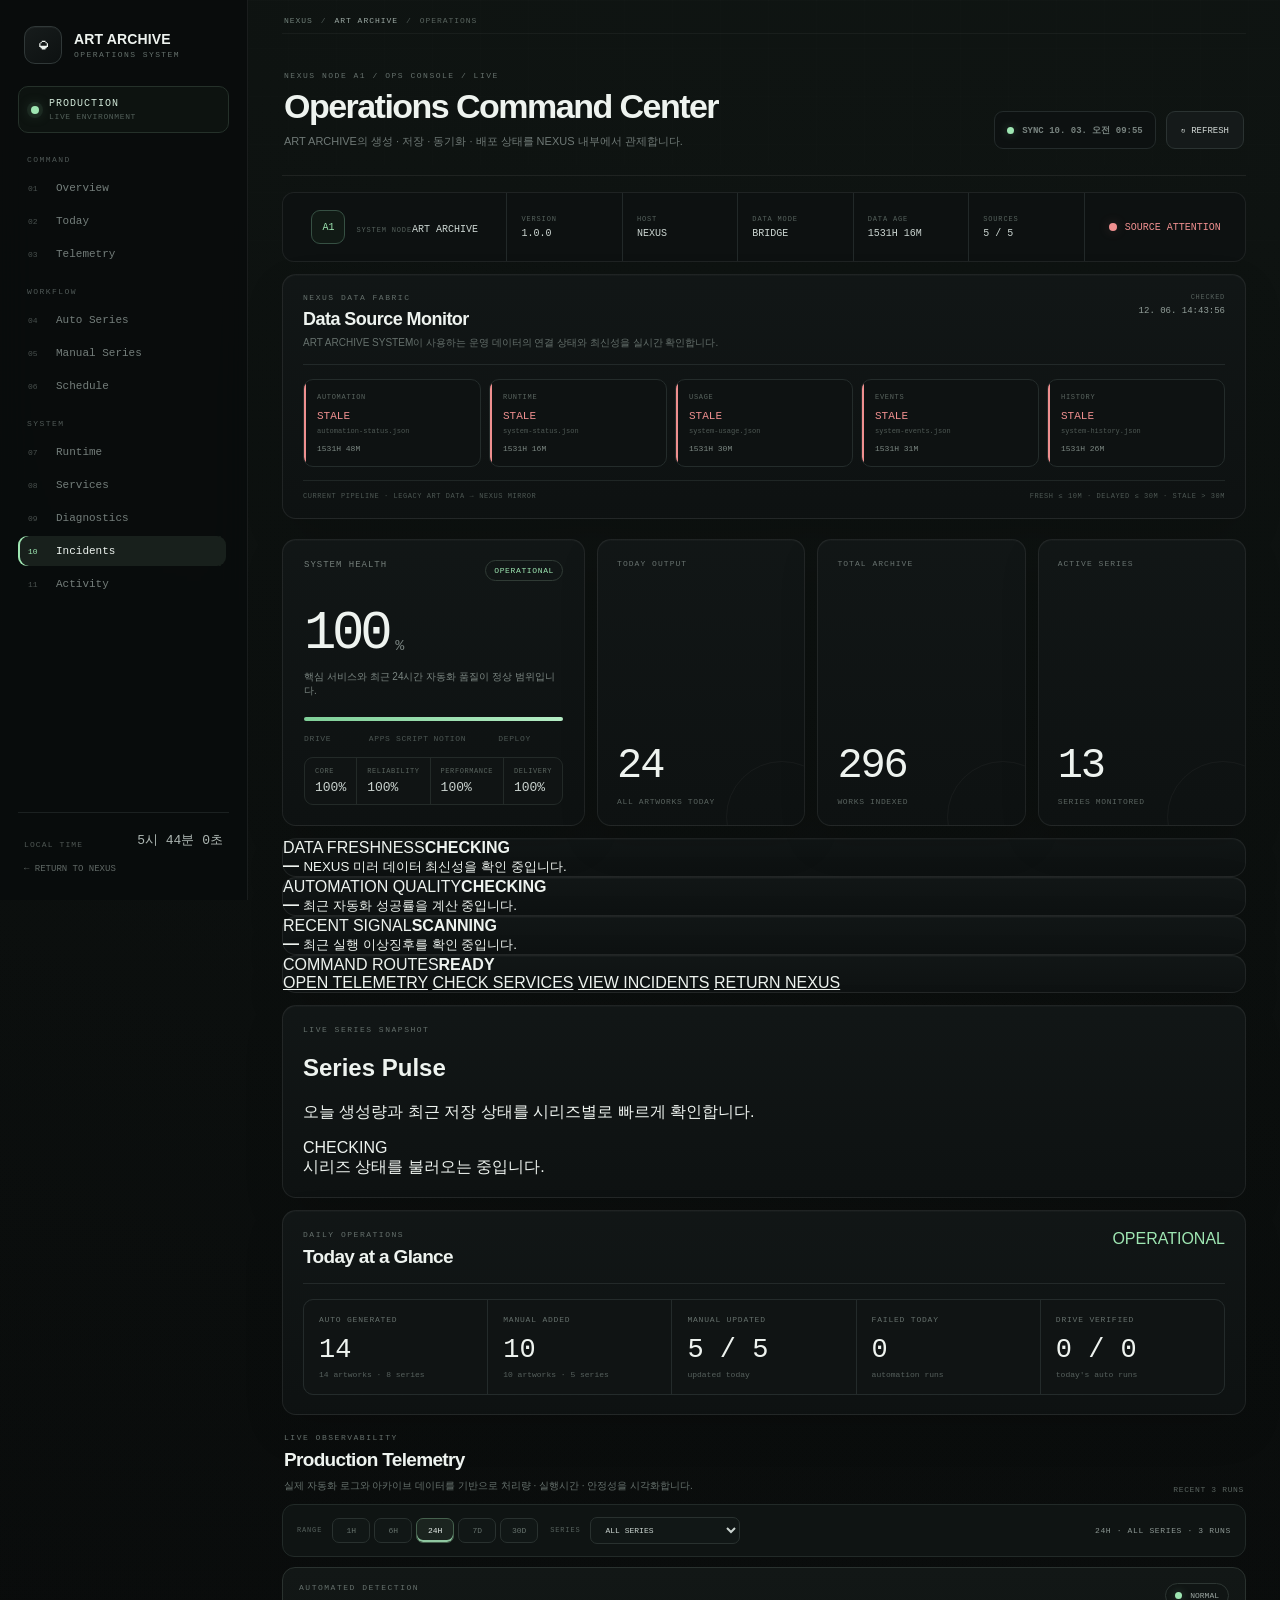
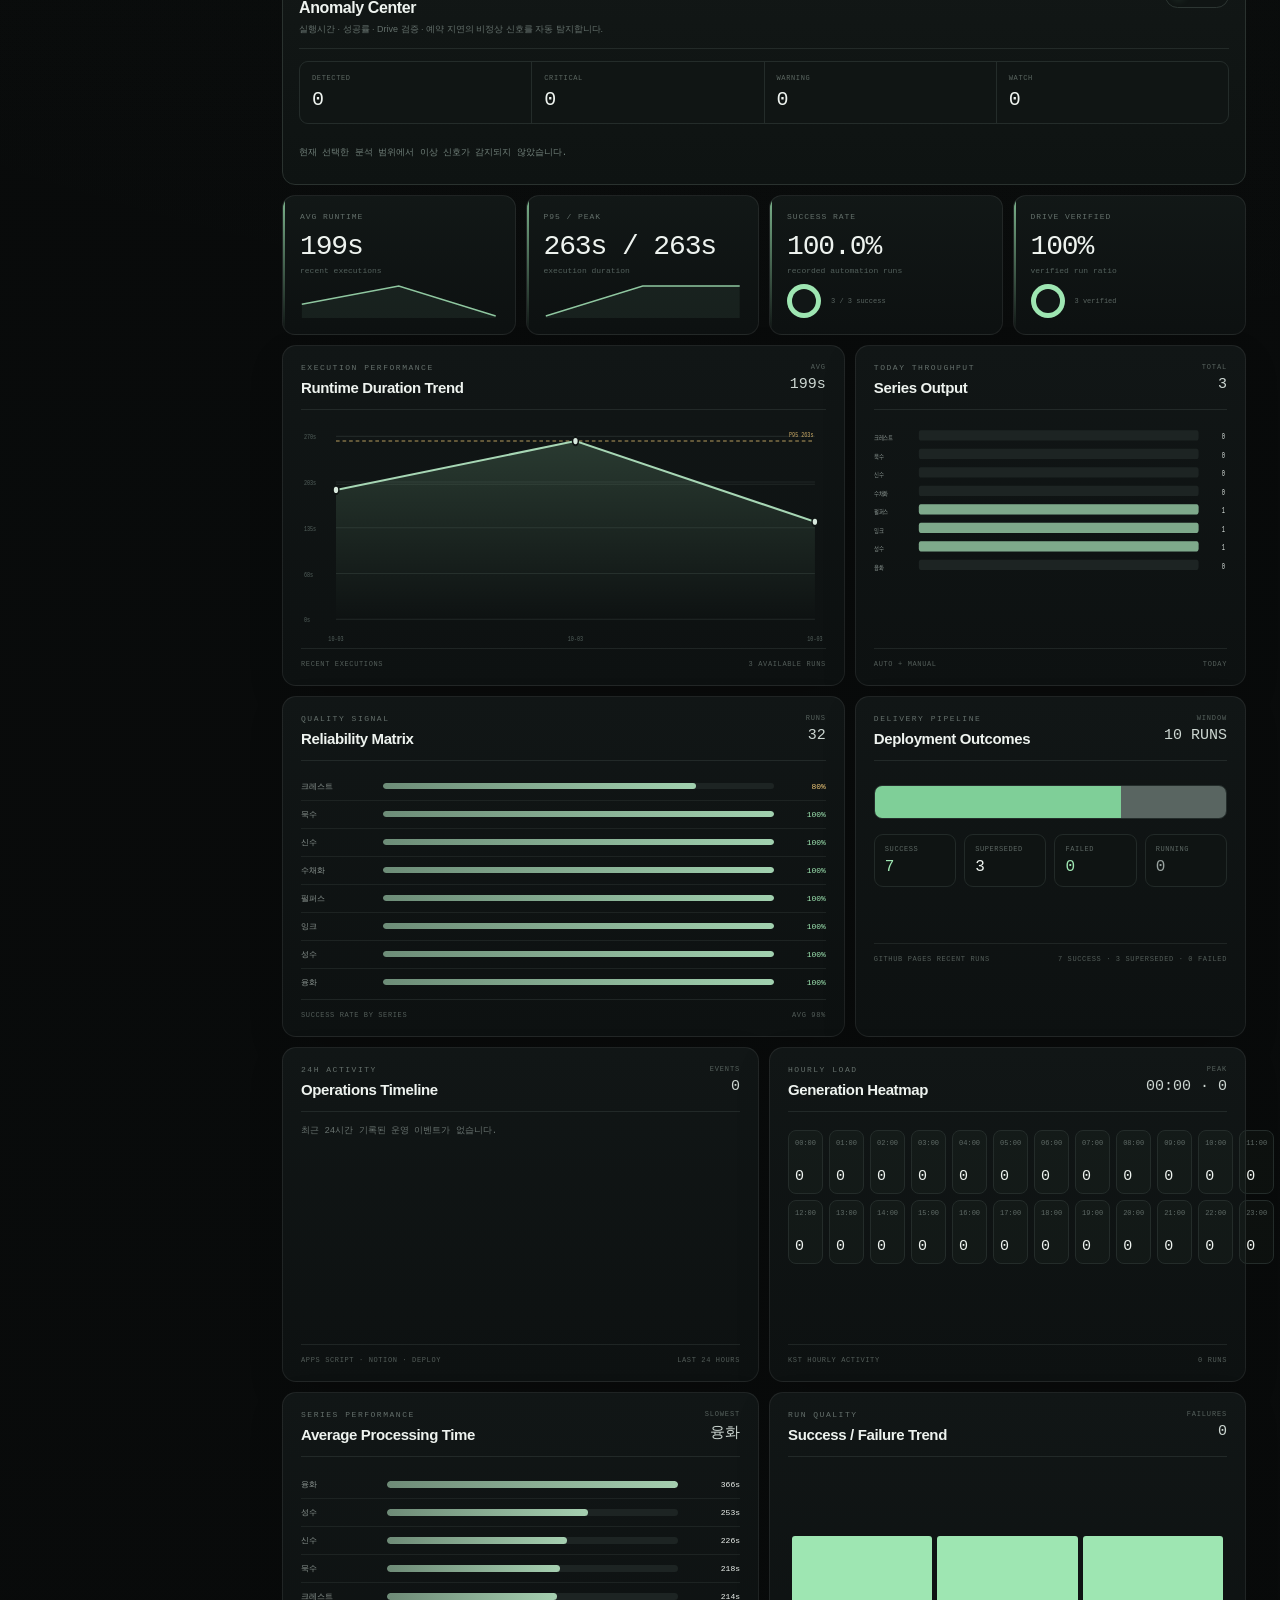
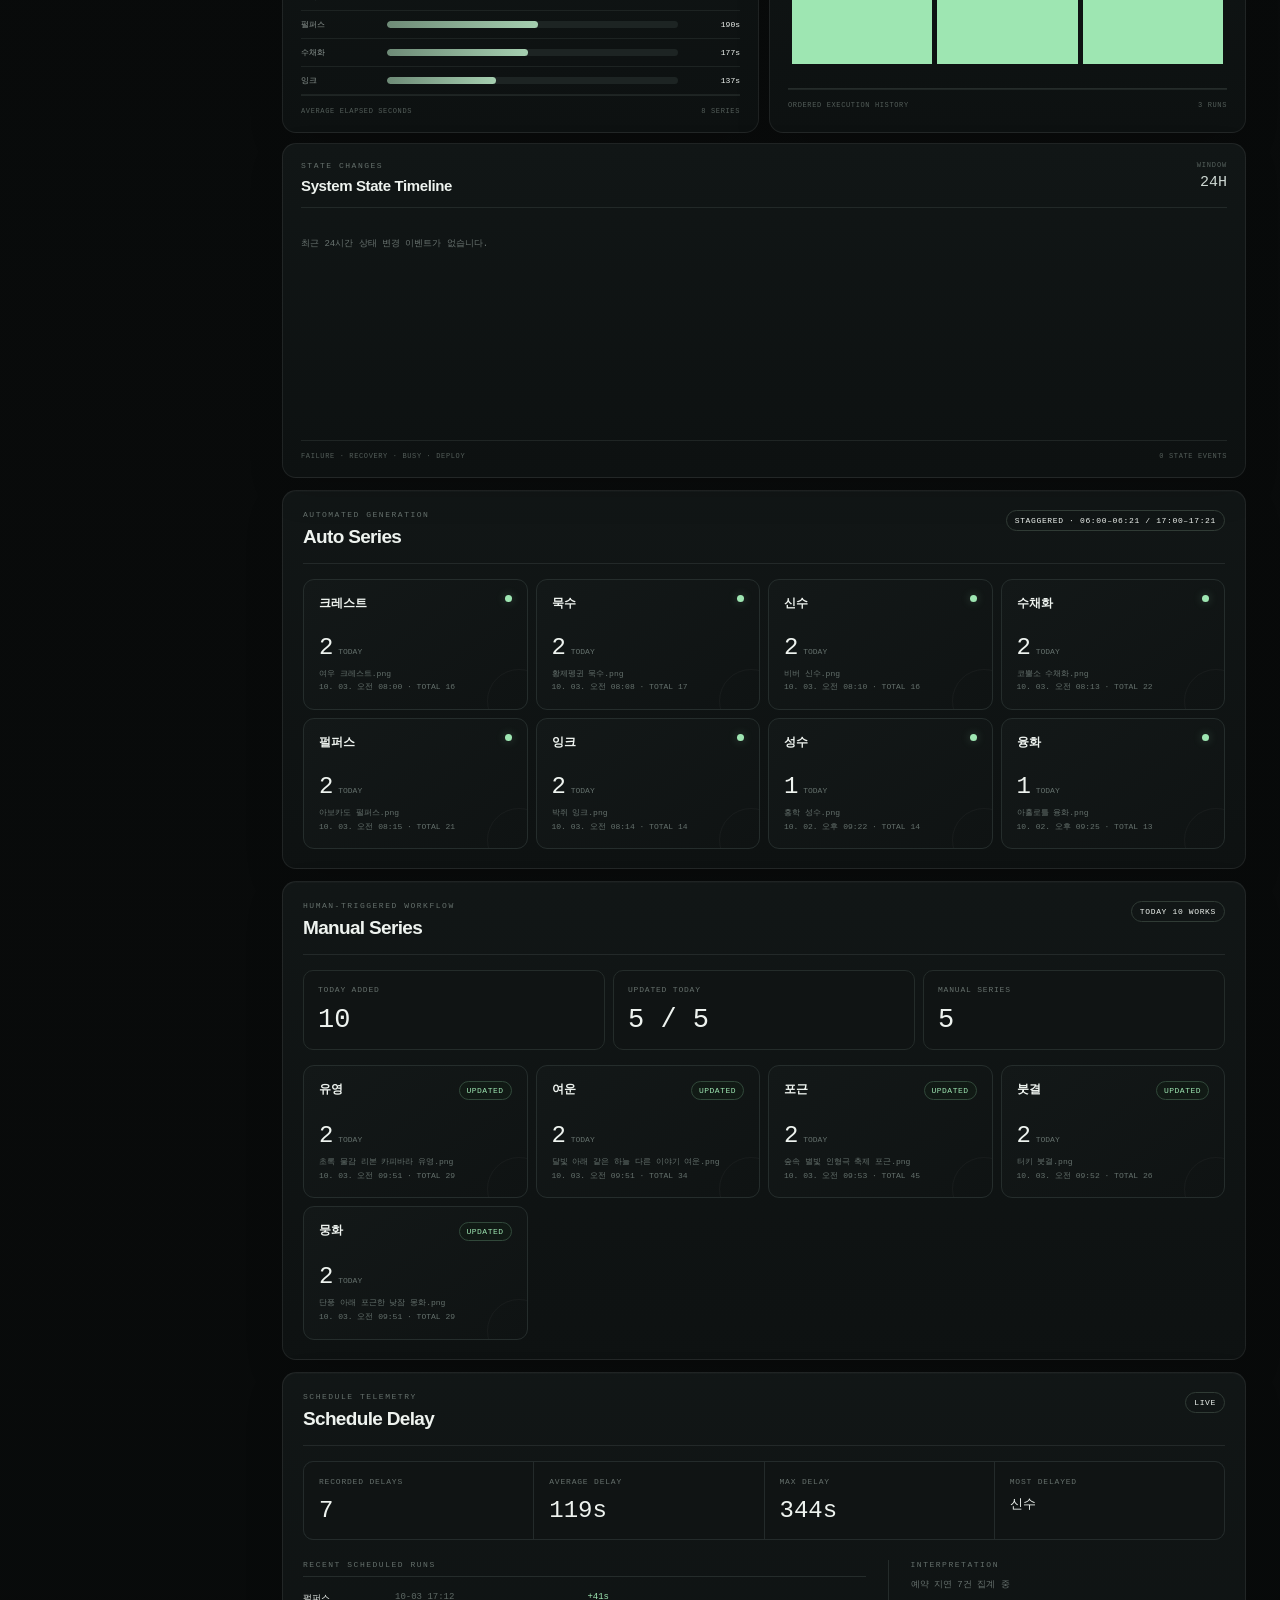
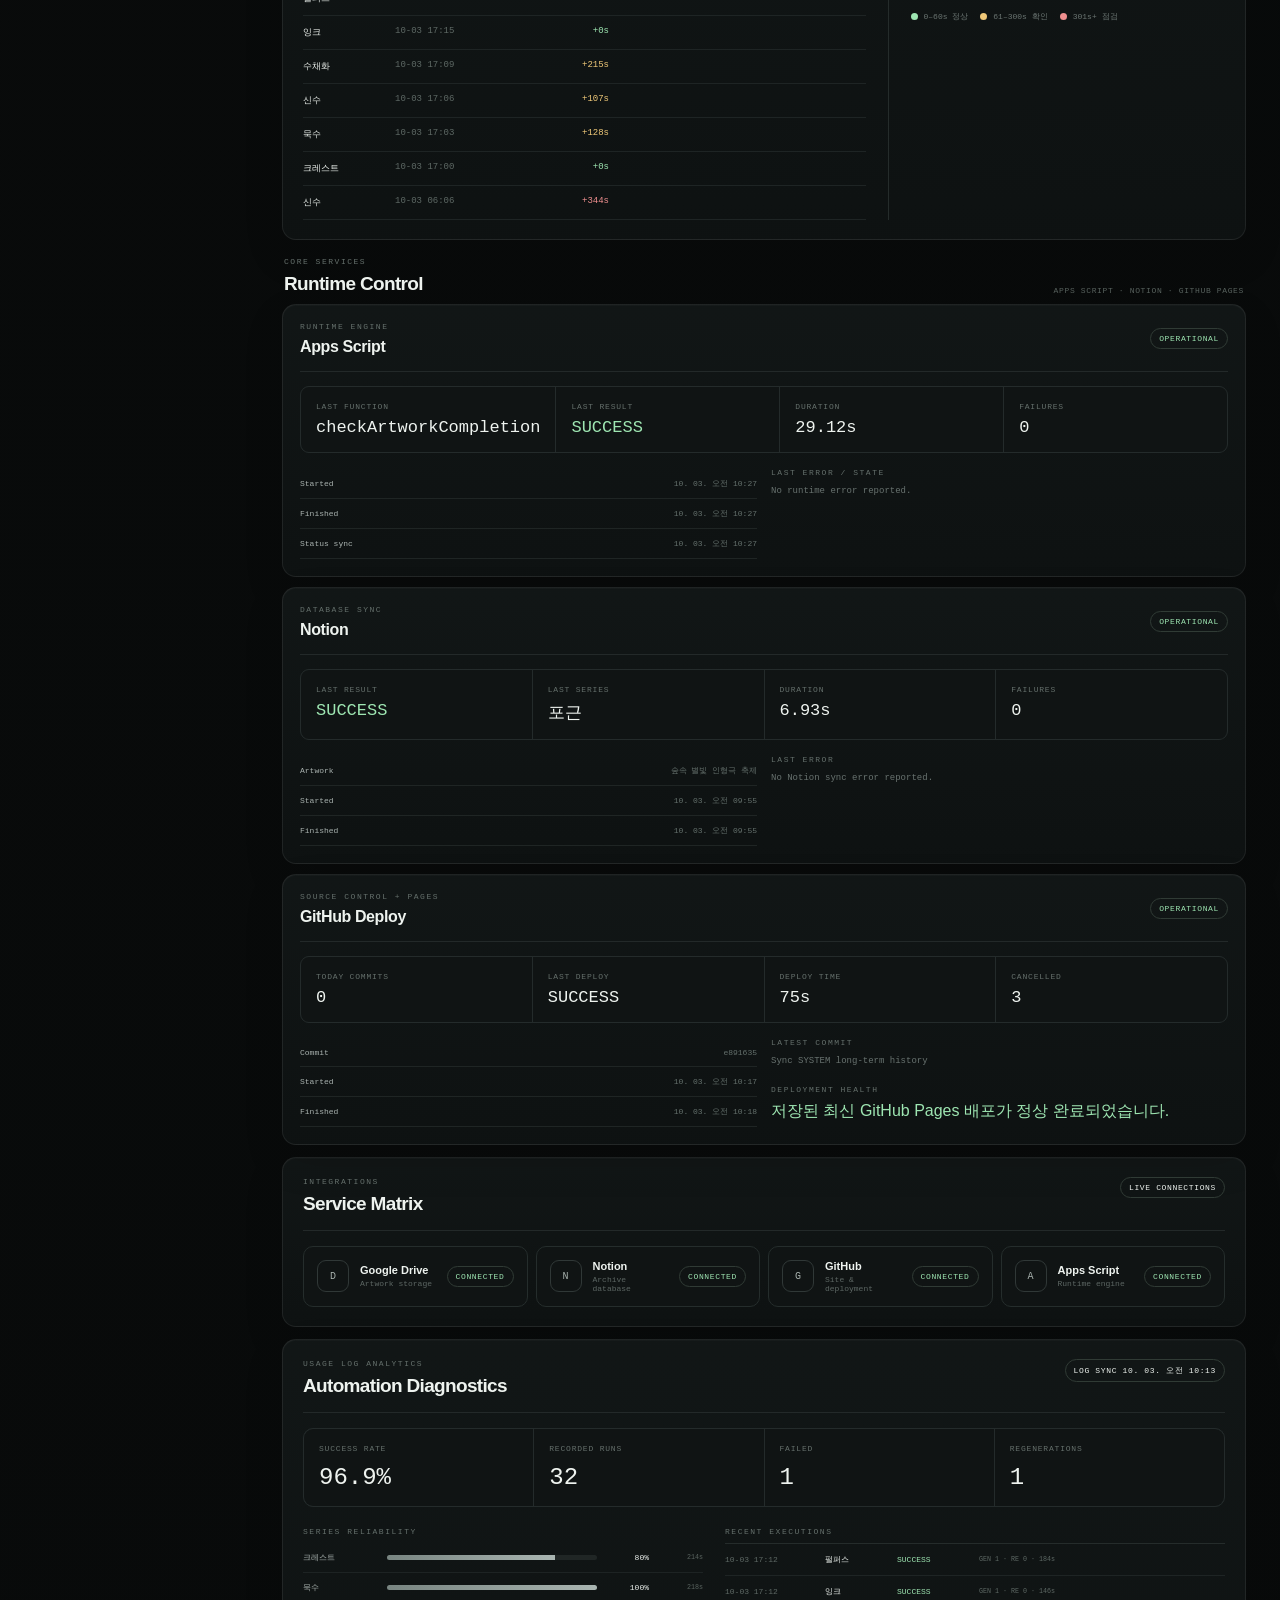
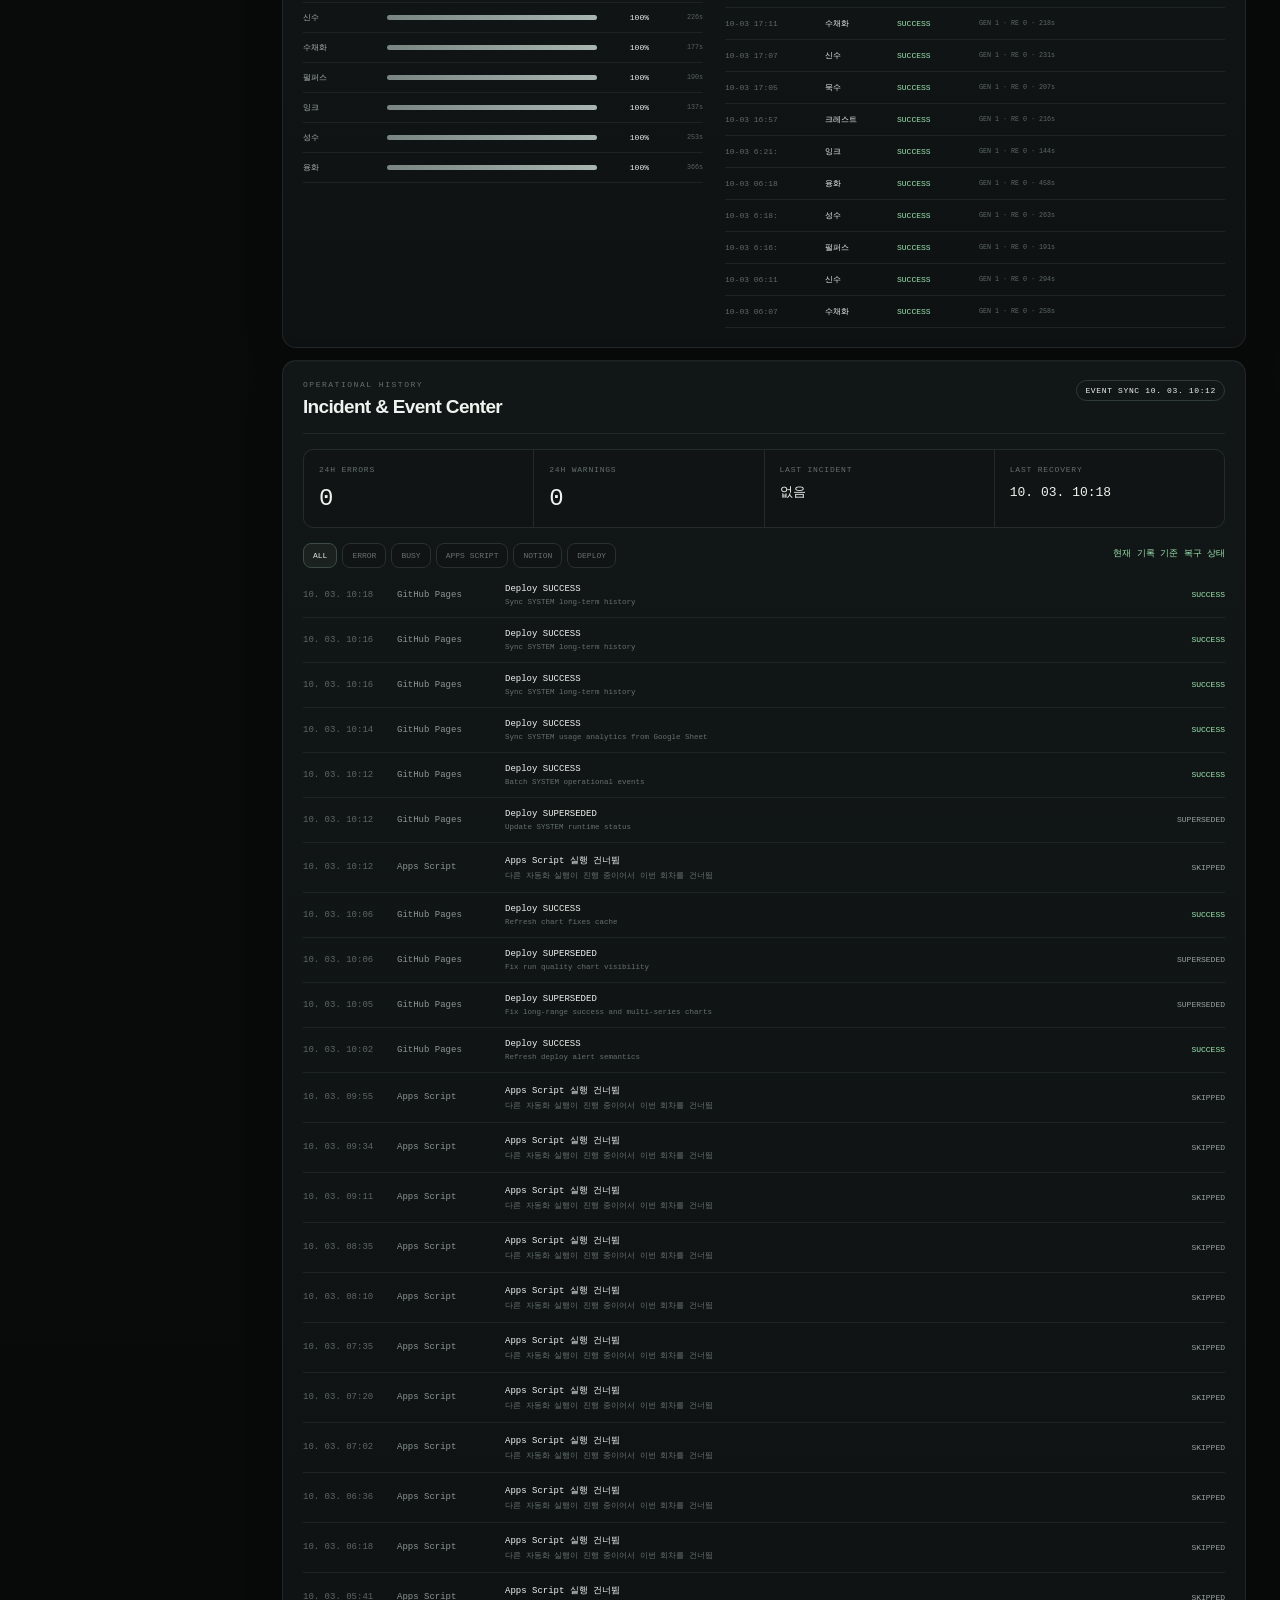
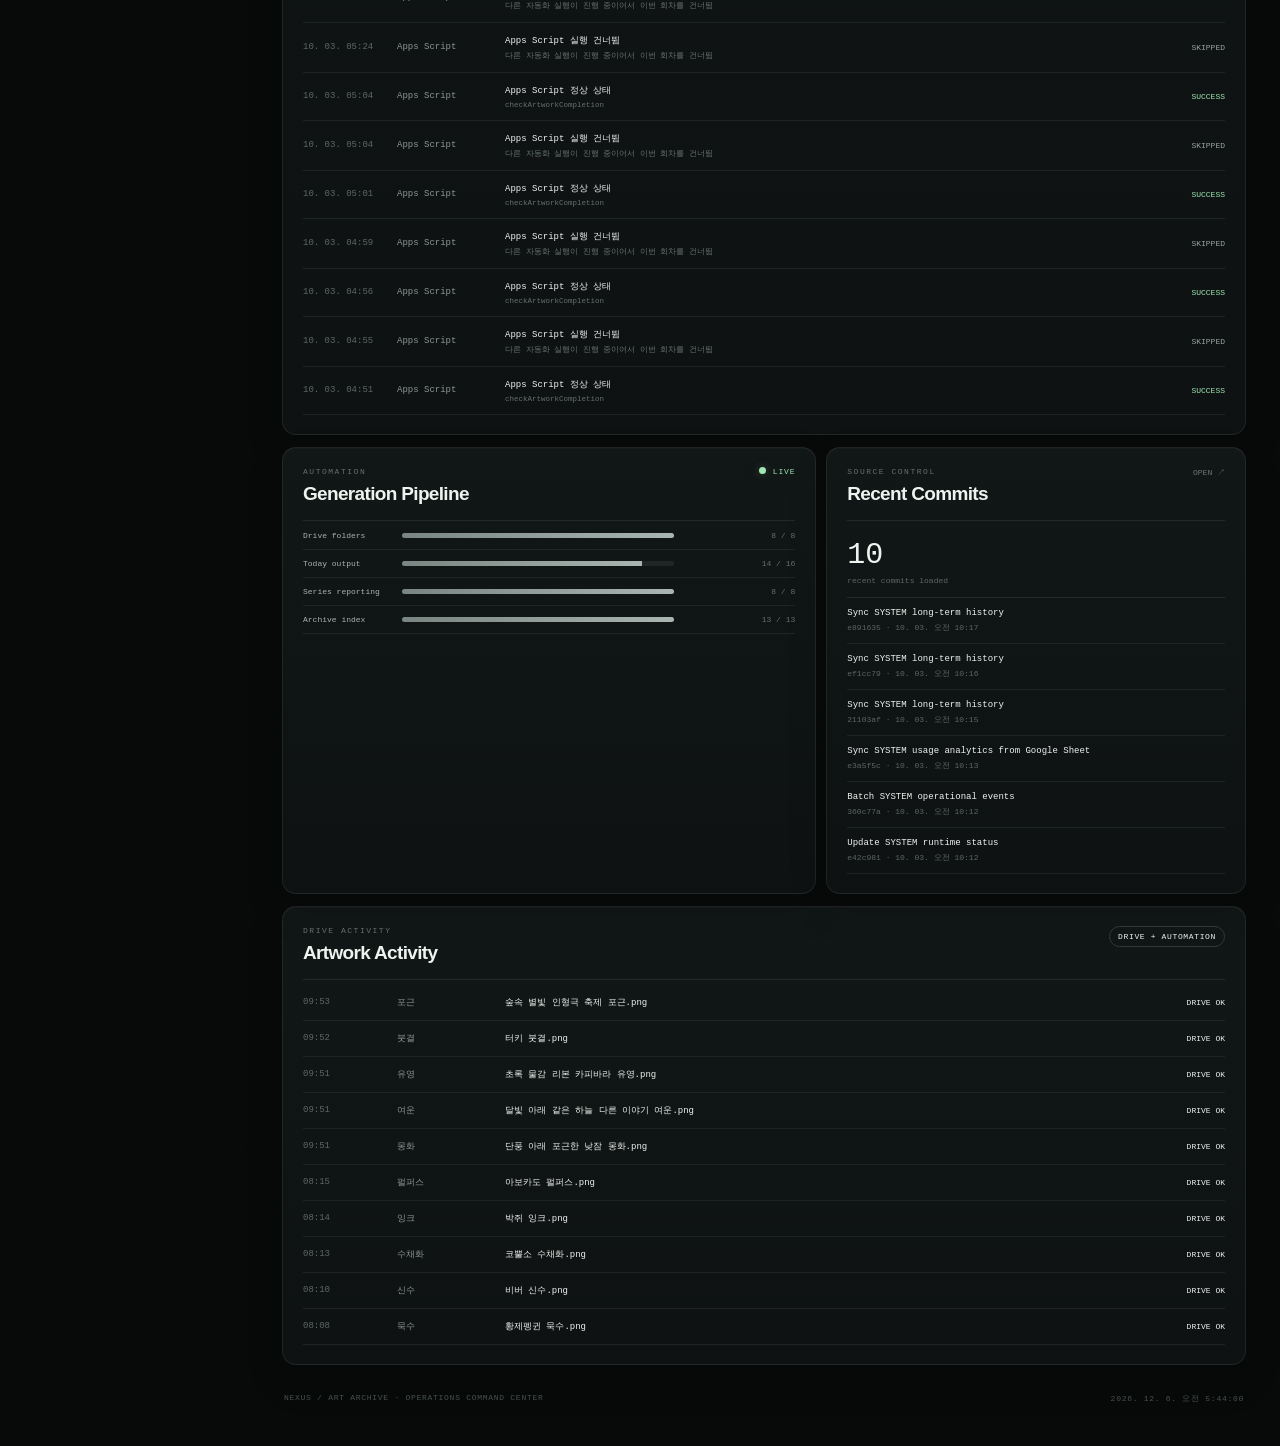
==== commit 67b527c2: "Upgrade ART overview command dashboard" ====
--- a/systems/art-archive/index.html
+++ b/systems/art-archive/index.html
@@ -119,6 +119,49 @@
       <article class="hero-metric panel"><span>ACTIVE SERIES</span><strong id="seriesTotal">—</strong><small>SERIES MONITORED</small></article>
     </section>
 
+    <section class="overview-intel-grid" aria-label="ART ARCHIVE command intelligence">
+      <article class="panel overview-intel-card">
+        <div class="intel-head"><span>DATA FRESHNESS</span><b id="overviewFreshnessState">CHECKING</b></div>
+        <strong id="overviewFreshnessAge">—</strong>
+        <small id="overviewFreshnessCopy">NEXUS 미러 데이터 최신성을 확인 중입니다.</small>
+        <div class="intel-track"><i id="overviewFreshnessBar"></i></div>
+      </article>
+
+      <article class="panel overview-intel-card">
+        <div class="intel-head"><span>AUTOMATION QUALITY</span><b id="overviewQualityState">CHECKING</b></div>
+        <strong id="overviewQualityRate">—</strong>
+        <small id="overviewQualityCopy">최근 자동화 성공률을 계산 중입니다.</small>
+        <div class="intel-track"><i id="overviewQualityBar"></i></div>
+      </article>
+
+      <article class="panel overview-intel-card">
+        <div class="intel-head"><span>RECENT SIGNAL</span><b id="overviewSignalState">SCANNING</b></div>
+        <strong id="overviewSignalCount">—</strong>
+        <small id="overviewSignalCopy">최근 실행 이상징후를 확인 중입니다.</small>
+        <div class="signal-dots" id="overviewSignalDots"><i></i><i></i><i></i><i></i><i></i></div>
+      </article>
+
+      <article class="panel overview-intel-card overview-control-card">
+        <div class="intel-head"><span>COMMAND ROUTES</span><b>READY</b></div>
+        <div class="overview-control-actions">
+          <a href="#telemetry">OPEN TELEMETRY</a>
+          <a href="#services">CHECK SERVICES</a>
+          <a href="#events">VIEW INCIDENTS</a>
+          <a href="../../index.html">RETURN NEXUS</a>
+        </div>
+      </article>
+    </section>
+
+    <section class="overview-series-panel panel">
+      <div class="overview-series-head">
+        <div><p class="eyebrow">LIVE SERIES SNAPSHOT</p><h2>Series Pulse</h2><p>오늘 생성량과 최근 저장 상태를 시리즈별로 빠르게 확인합니다.</p></div>
+        <span id="overviewSeriesSummary">CHECKING</span>
+      </div>
+      <div class="overview-series-grid" id="overviewSeriesGrid">
+        <div class="overview-series-loading">시리즈 상태를 불러오는 중입니다.</div>
+      </div>
+    </section>
+
     <section class="panel command-panel" id="today">
       <div class="section-head">
         <div><p class="eyebrow">DAILY OPERATIONS</p><h2>Today at a Glance</h2></div>
--- a/systems/art-archive/css/system.css
+++ b/systems/art-archive/css/system.css
@@ -562,3 +562,62 @@
 
 .quality-trend{height:220px;min-height:220px}
 .quality-bar{display:block}
+
+
+/* NEXUS ART ARCHIVE v1.0 integration layer */
+.nexus-path{
+  height:34px;display:flex;align-items:flex-end;gap:8px;padding:0 2px 8px;
+  border-bottom:1px solid rgba(255,255,255,.045);
+  color:#4f5a56;font:8px var(--mono);letter-spacing:.12em
+}
+.nexus-path a{color:#71807a;text-decoration:none}.nexus-path a:hover{color:var(--ok)}
+.nexus-path b{color:#9ba8a3;font-weight:500}.nexus-path em{font-style:normal;color:#59645f}
+.nexus-system-strip{
+  margin-top:16px;min-height:70px;display:grid;
+  grid-template-columns:1.4fr repeat(5,minmax(90px,.72fr)) 1fr;
+  border:1px solid rgba(255,255,255,.075);border-radius:12px;overflow:hidden;
+  background:#0d1111
+}
+.nexus-system-strip>div{padding:12px 14px;border-right:1px solid #222929;display:flex;flex-direction:column;justify-content:center;min-width:0}
+.nexus-system-strip>div:last-child{border-right:0}
+.system-identity{flex-direction:row!important;align-items:center;gap:11px!important}
+.node-badge{
+  width:34px;height:34px;border:1px solid #365043;border-radius:9px;
+  display:grid;place-items:center;color:var(--ok);font:10px var(--mono);
+  background:#111a15;flex:0 0 auto
+}
+.nexus-system-strip small{color:#55615c;font:7px var(--mono);letter-spacing:.12em}
+.nexus-system-strip b{margin-top:5px;color:#cbd5d1;font:10px var(--mono);font-weight:500;white-space:nowrap;overflow:hidden;text-overflow:ellipsis}
+.system-strip-state{flex-direction:row!important;align-items:center!important;gap:8px}
+.system-strip-state span{width:8px;height:8px;border-radius:50%;background:#69726f}
+.system-strip-state span.good{background:var(--ok);box-shadow:0 0 12px rgba(158,230,178,.3)}
+.system-strip-state span.warn{background:var(--warn);box-shadow:0 0 12px rgba(239,200,120,.22)}
+.system-strip-state span.bad{background:var(--bad);box-shadow:0 0 12px rgba(239,143,143,.22)}
+.system-strip-state b{margin:0}
+.source-monitor{padding:18px 20px!important;margin-top:12px!important}
+.source-monitor-head{display:flex;align-items:flex-start;justify-content:space-between;gap:20px;padding-bottom:14px;border-bottom:1px solid #222929}
+.source-monitor-head h2{margin:0;font-size:18px;letter-spacing:-.03em}
+.source-monitor-head p:not(.eyebrow){margin:6px 0 0;color:#65706c;font-size:10px}
+.source-monitor-meta{text-align:right}.source-monitor-meta span{display:block;color:#55605c;font:7px var(--mono);letter-spacing:.1em}.source-monitor-meta b{display:block;margin-top:5px;color:#929e99;font:9px var(--mono);font-weight:400}
+.source-grid{display:grid;grid-template-columns:repeat(5,1fr);gap:8px;margin-top:14px}
+.source-card{padding:13px;border:1px solid #242c2b;border-radius:10px;background:#0e1212;position:relative;overflow:hidden}
+.source-card:after{content:"";position:absolute;top:0;left:0;width:2px;height:100%;background:#39423f}
+.source-card.good:after{background:var(--ok)}.source-card.warn:after{background:var(--warn)}.source-card.bad:after{background:var(--bad)}
+.source-card span{display:block;color:#59645f;font:7px var(--mono);letter-spacing:.1em}
+.source-card b{display:block;margin-top:9px;font:11px var(--mono);font-weight:500;color:#aeb8b4}
+.source-card.good b{color:var(--ok)}.source-card.warn b{color:var(--warn)}.source-card.bad b{color:var(--bad)}
+.source-card small{display:block;margin-top:5px;color:#4e5854;font:7px var(--mono);white-space:nowrap;overflow:hidden;text-overflow:ellipsis}
+.source-card .source-age{margin-top:9px;color:#7b8782;font:8px var(--mono)}
+.source-foot{display:flex;justify-content:space-between;gap:12px;margin-top:13px;padding-top:11px;border-top:1px solid #1f2625;color:#4d5753;font:7px var(--mono);letter-spacing:.08em}
+@media(max-width:1250px){
+  .nexus-system-strip{grid-template-columns:repeat(4,1fr)}
+  .nexus-system-strip>div{border-bottom:1px solid #222929}
+  .source-grid{grid-template-columns:repeat(3,1fr)}
+}
+@media(max-width:760px){
+  .nexus-path{display:none}
+  .nexus-system-strip{grid-template-columns:repeat(2,1fr);margin-top:12px}
+  .source-grid{grid-template-columns:1fr}
+  .source-monitor-head,.source-foot{flex-direction:column;align-items:flex-start}
+  .source-monitor-meta{text-align:left}
+}
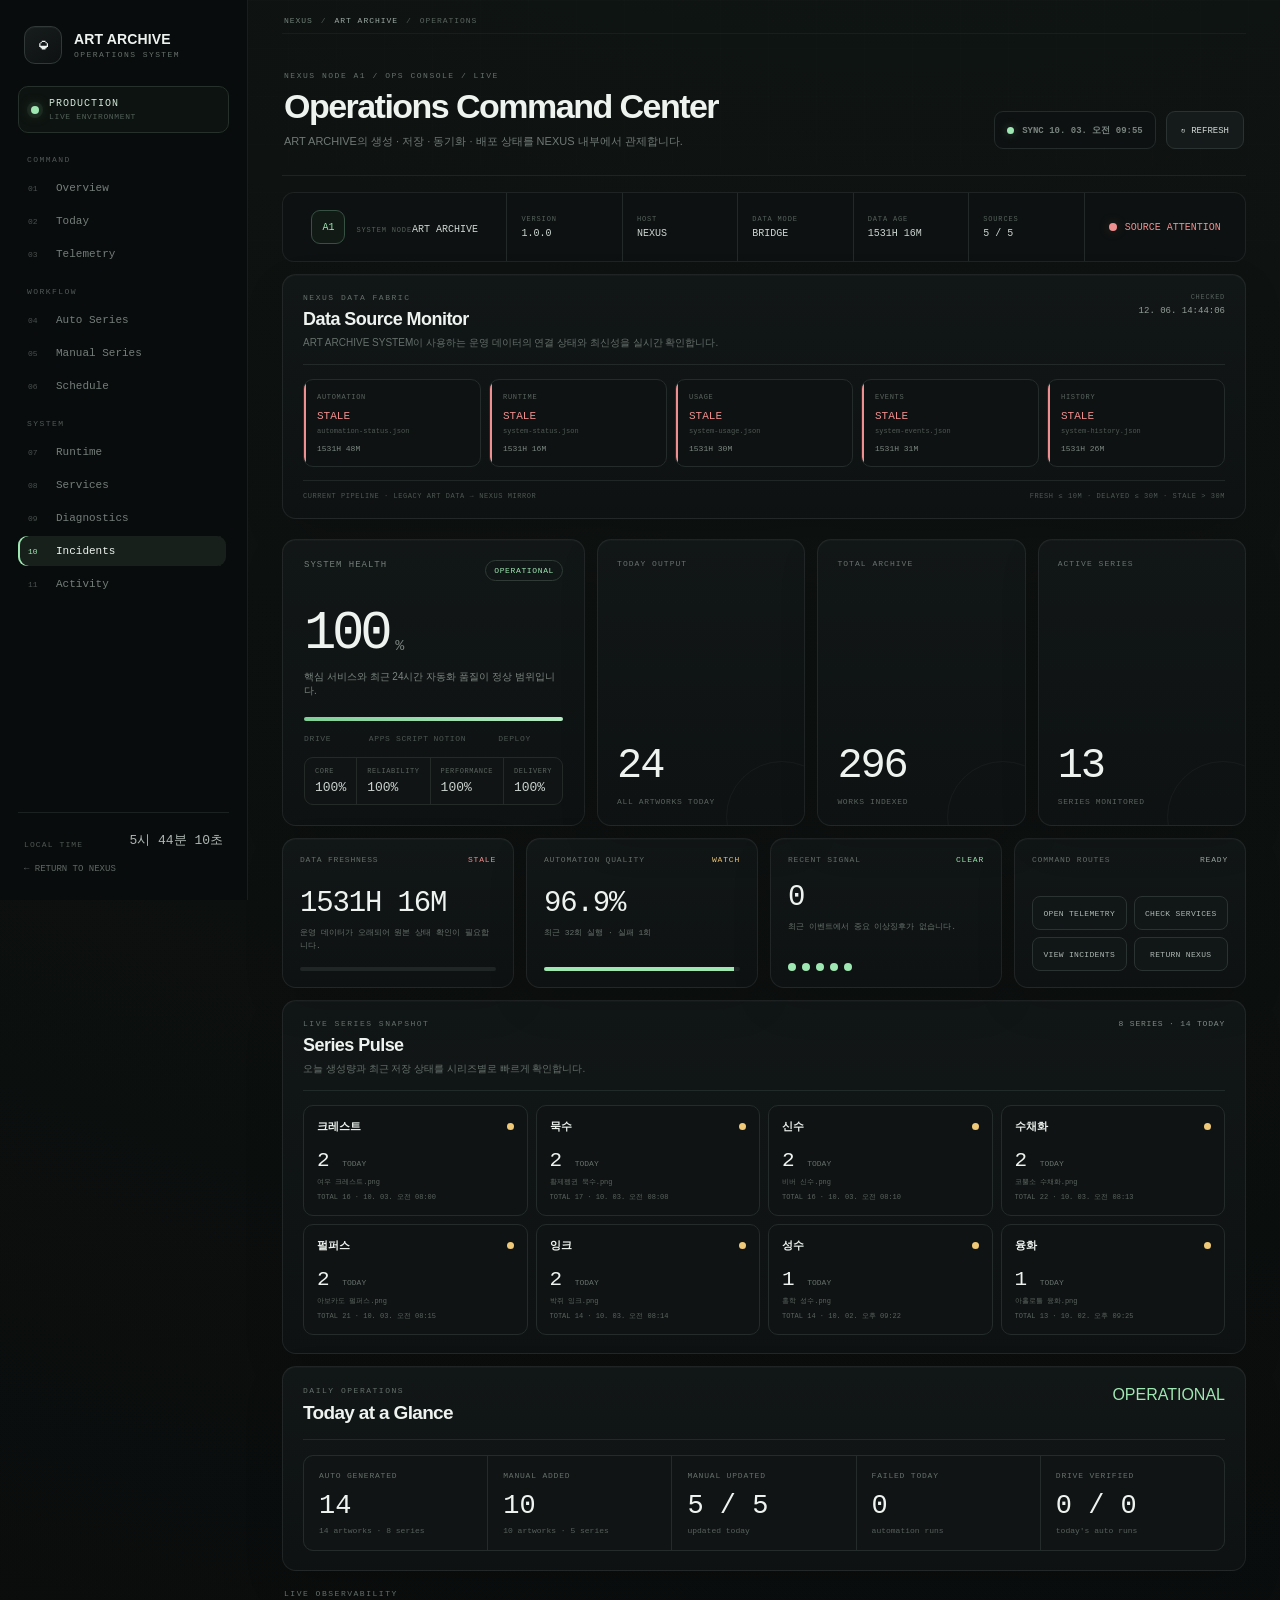
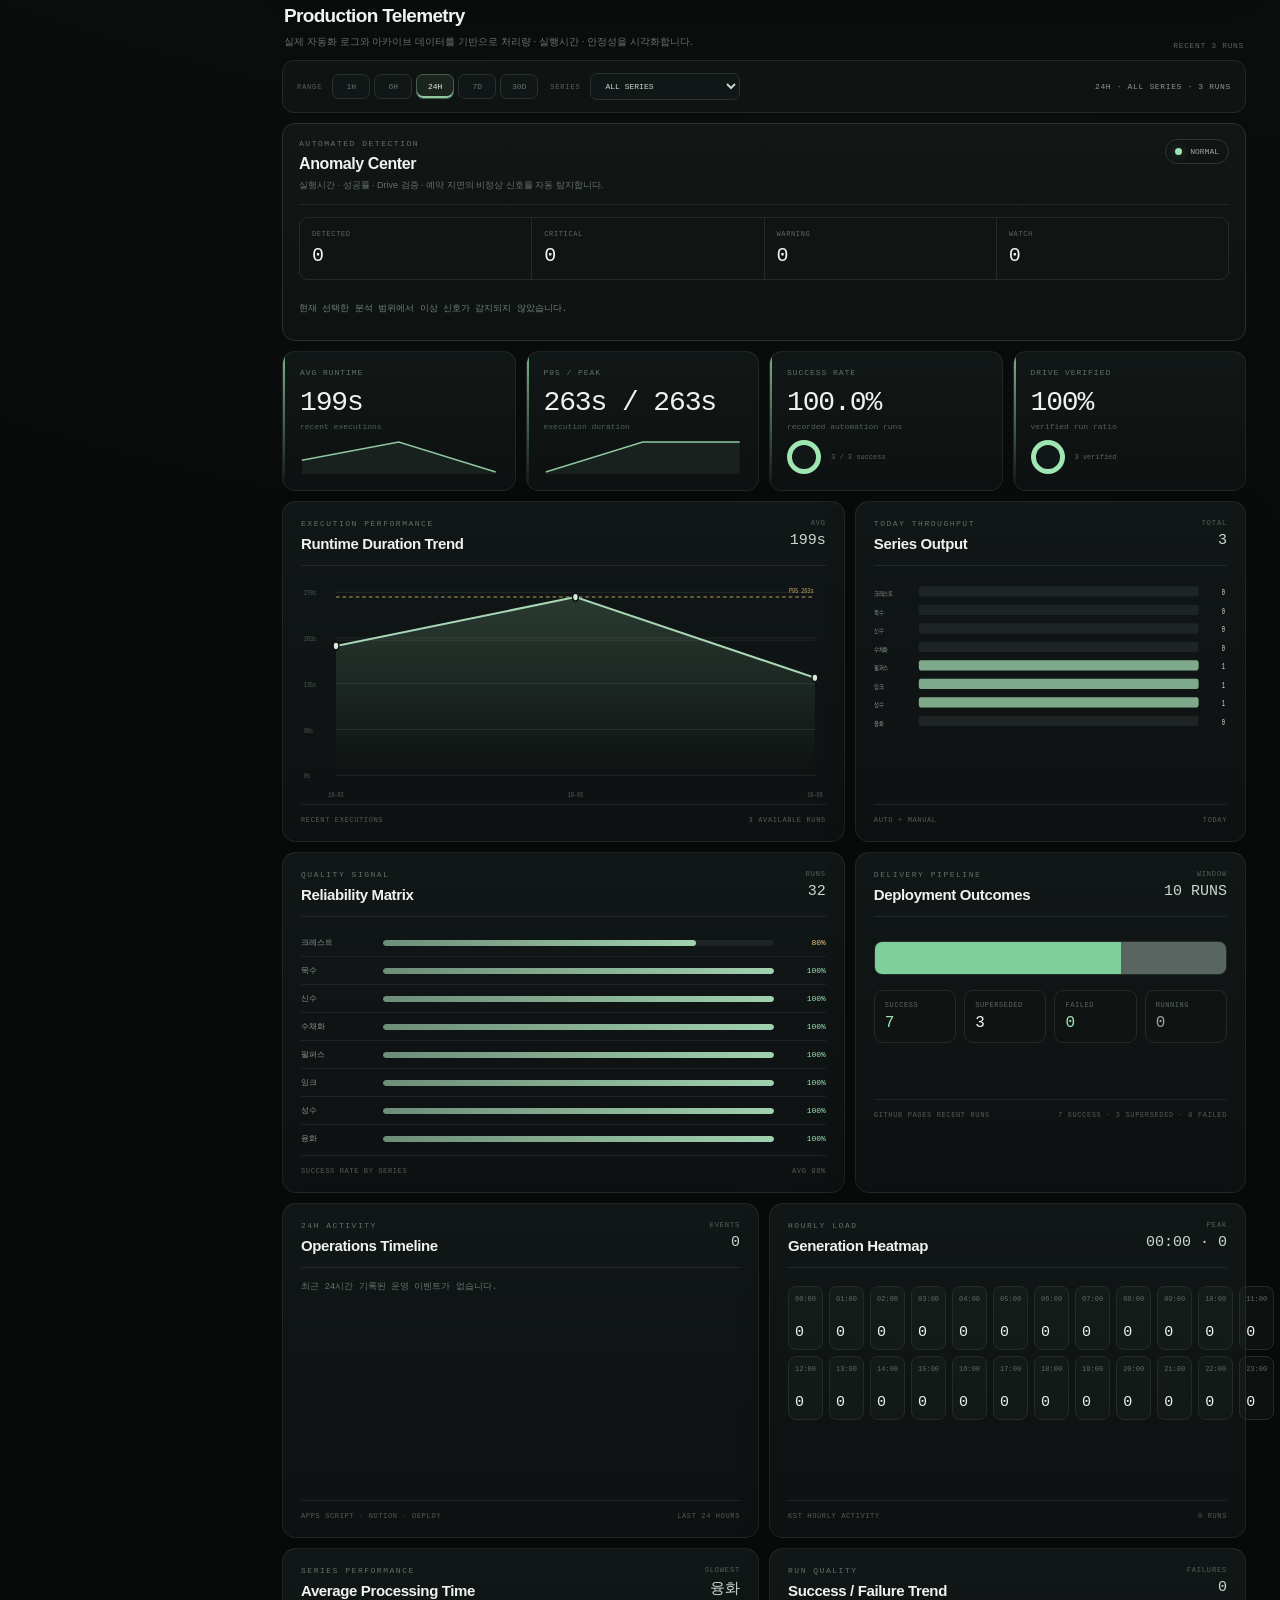
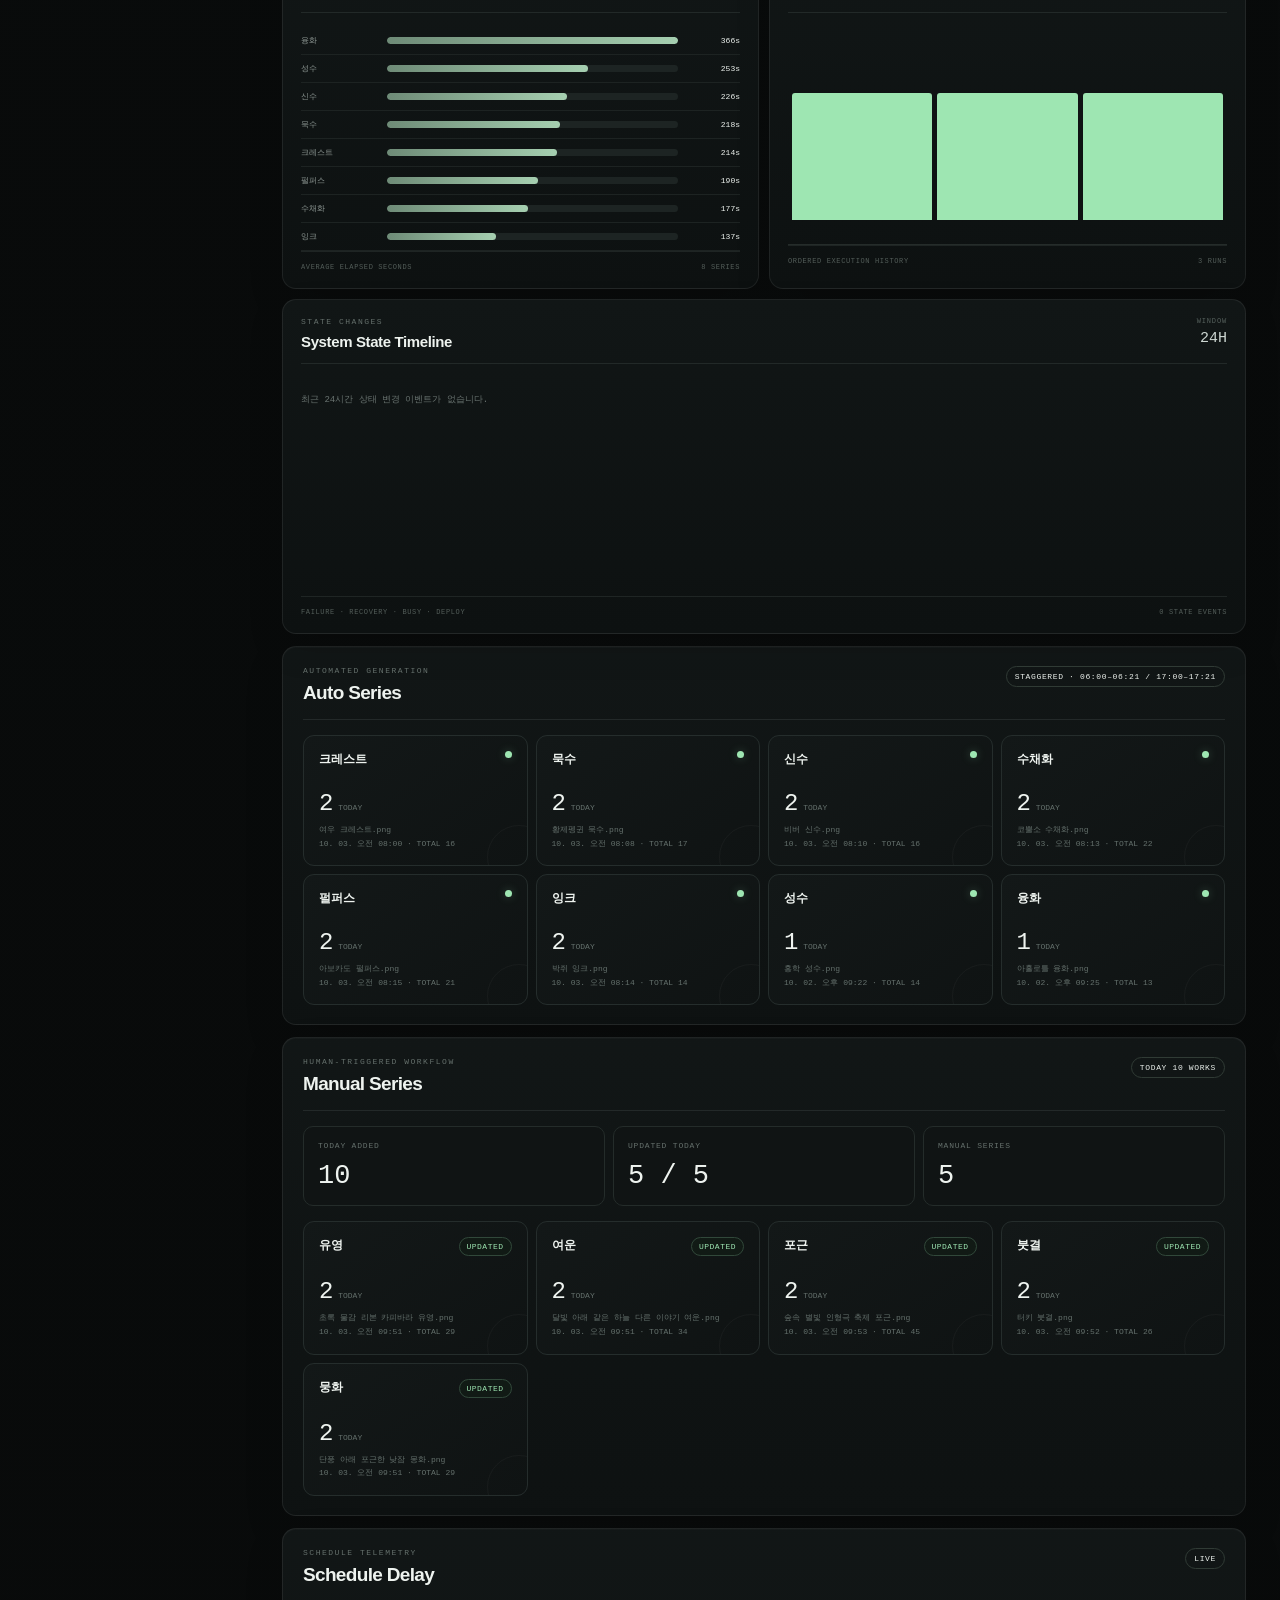
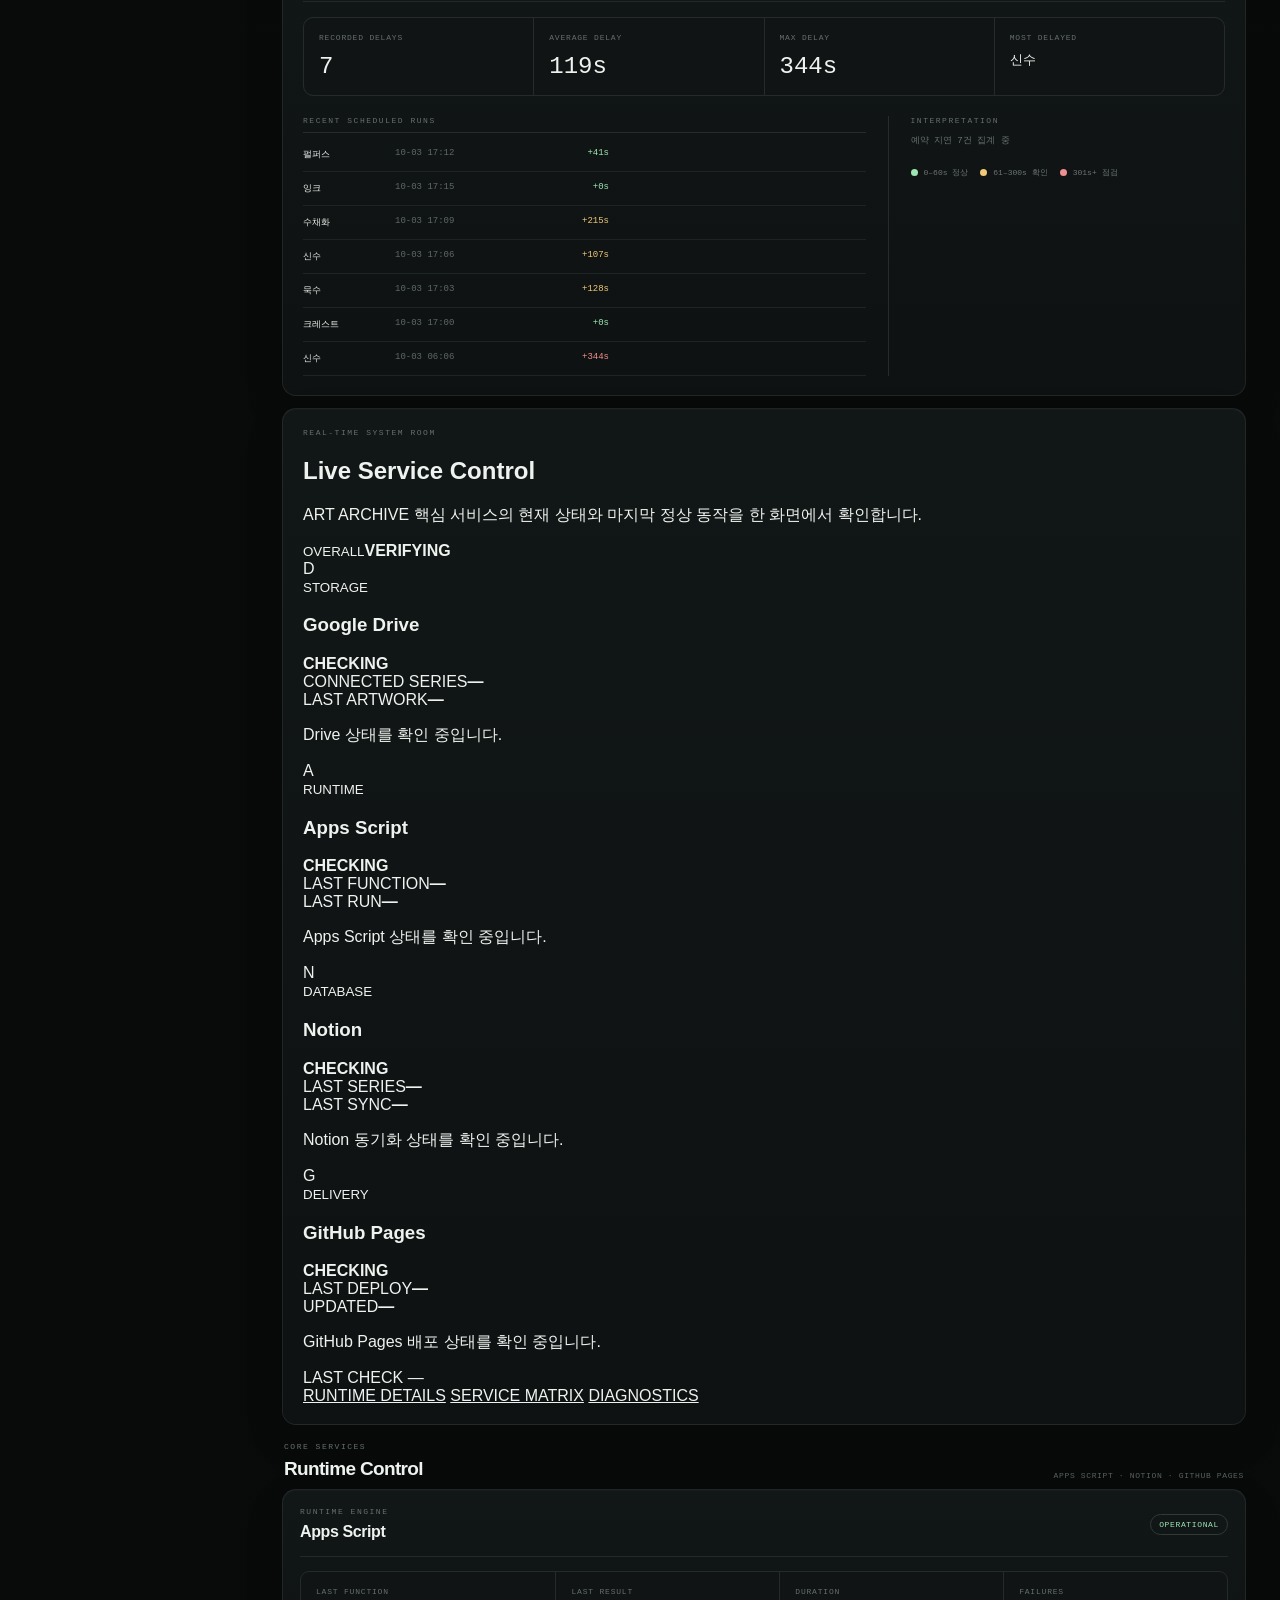
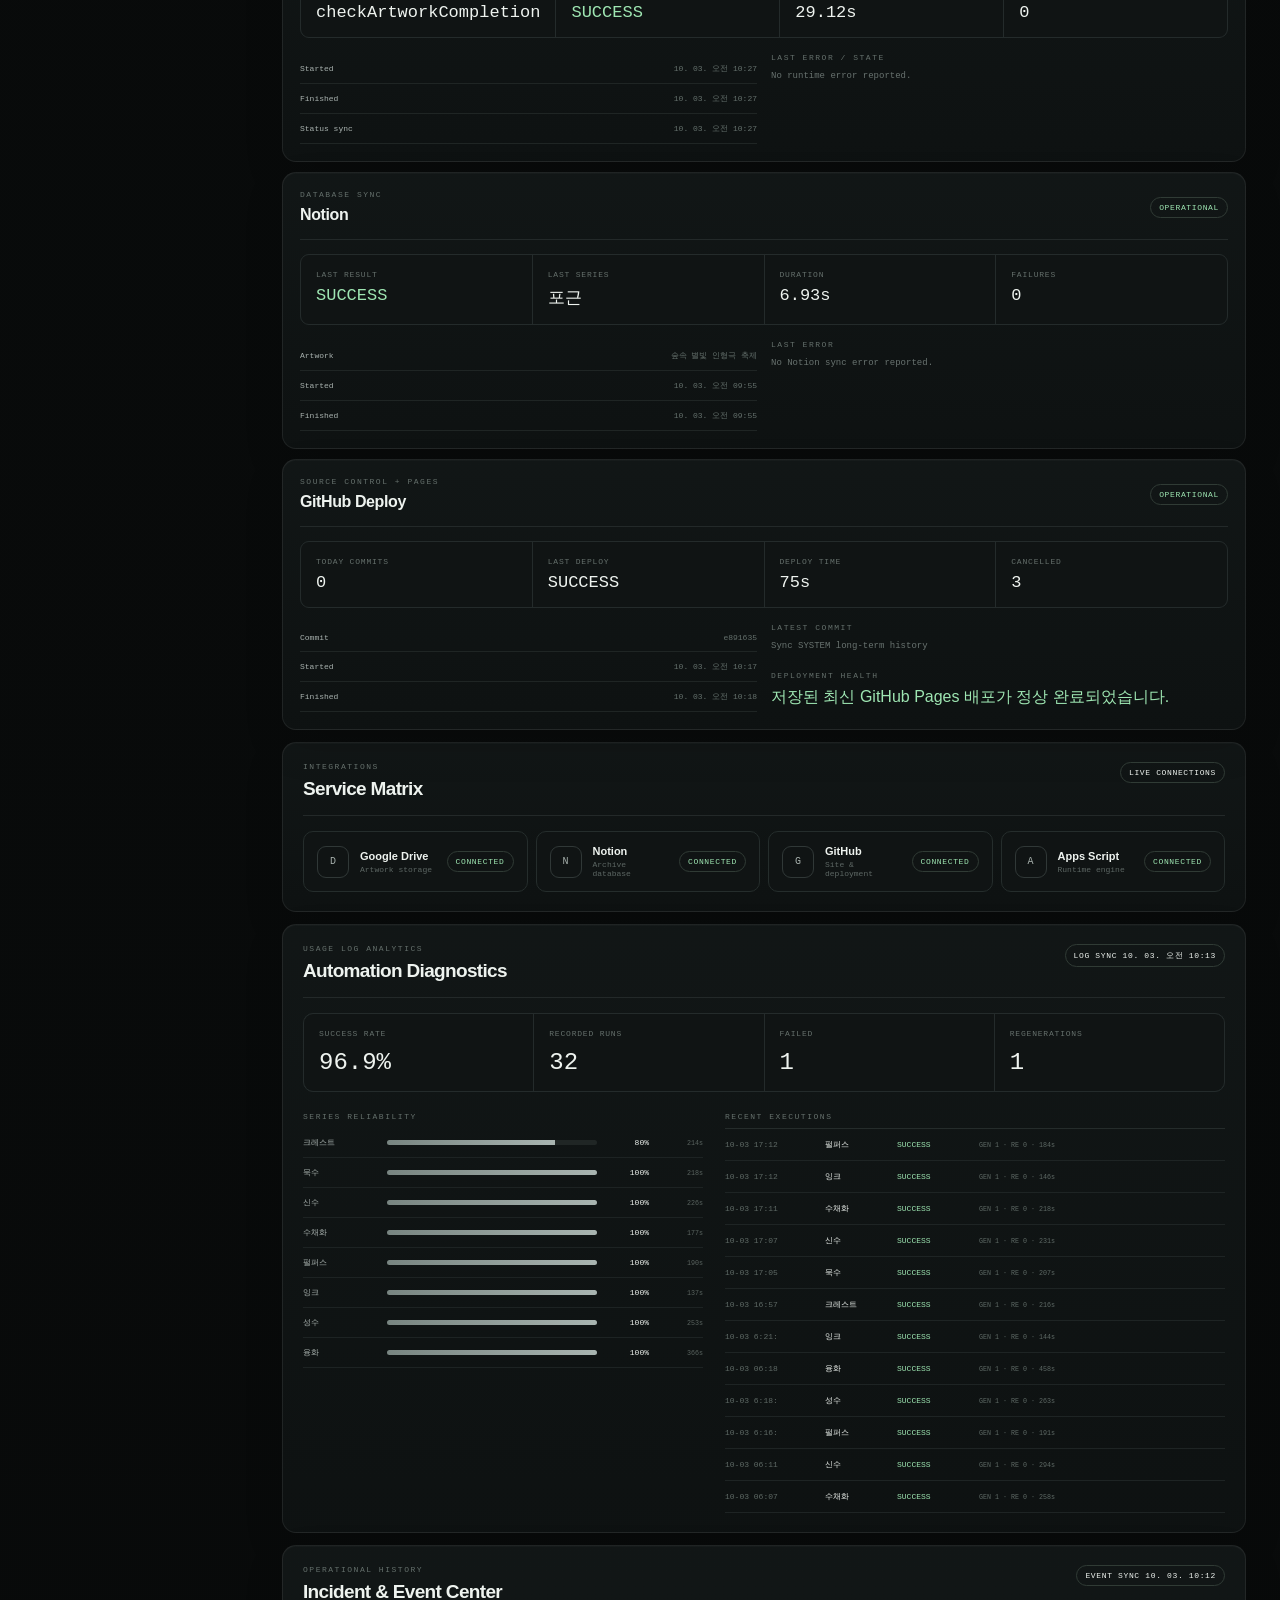
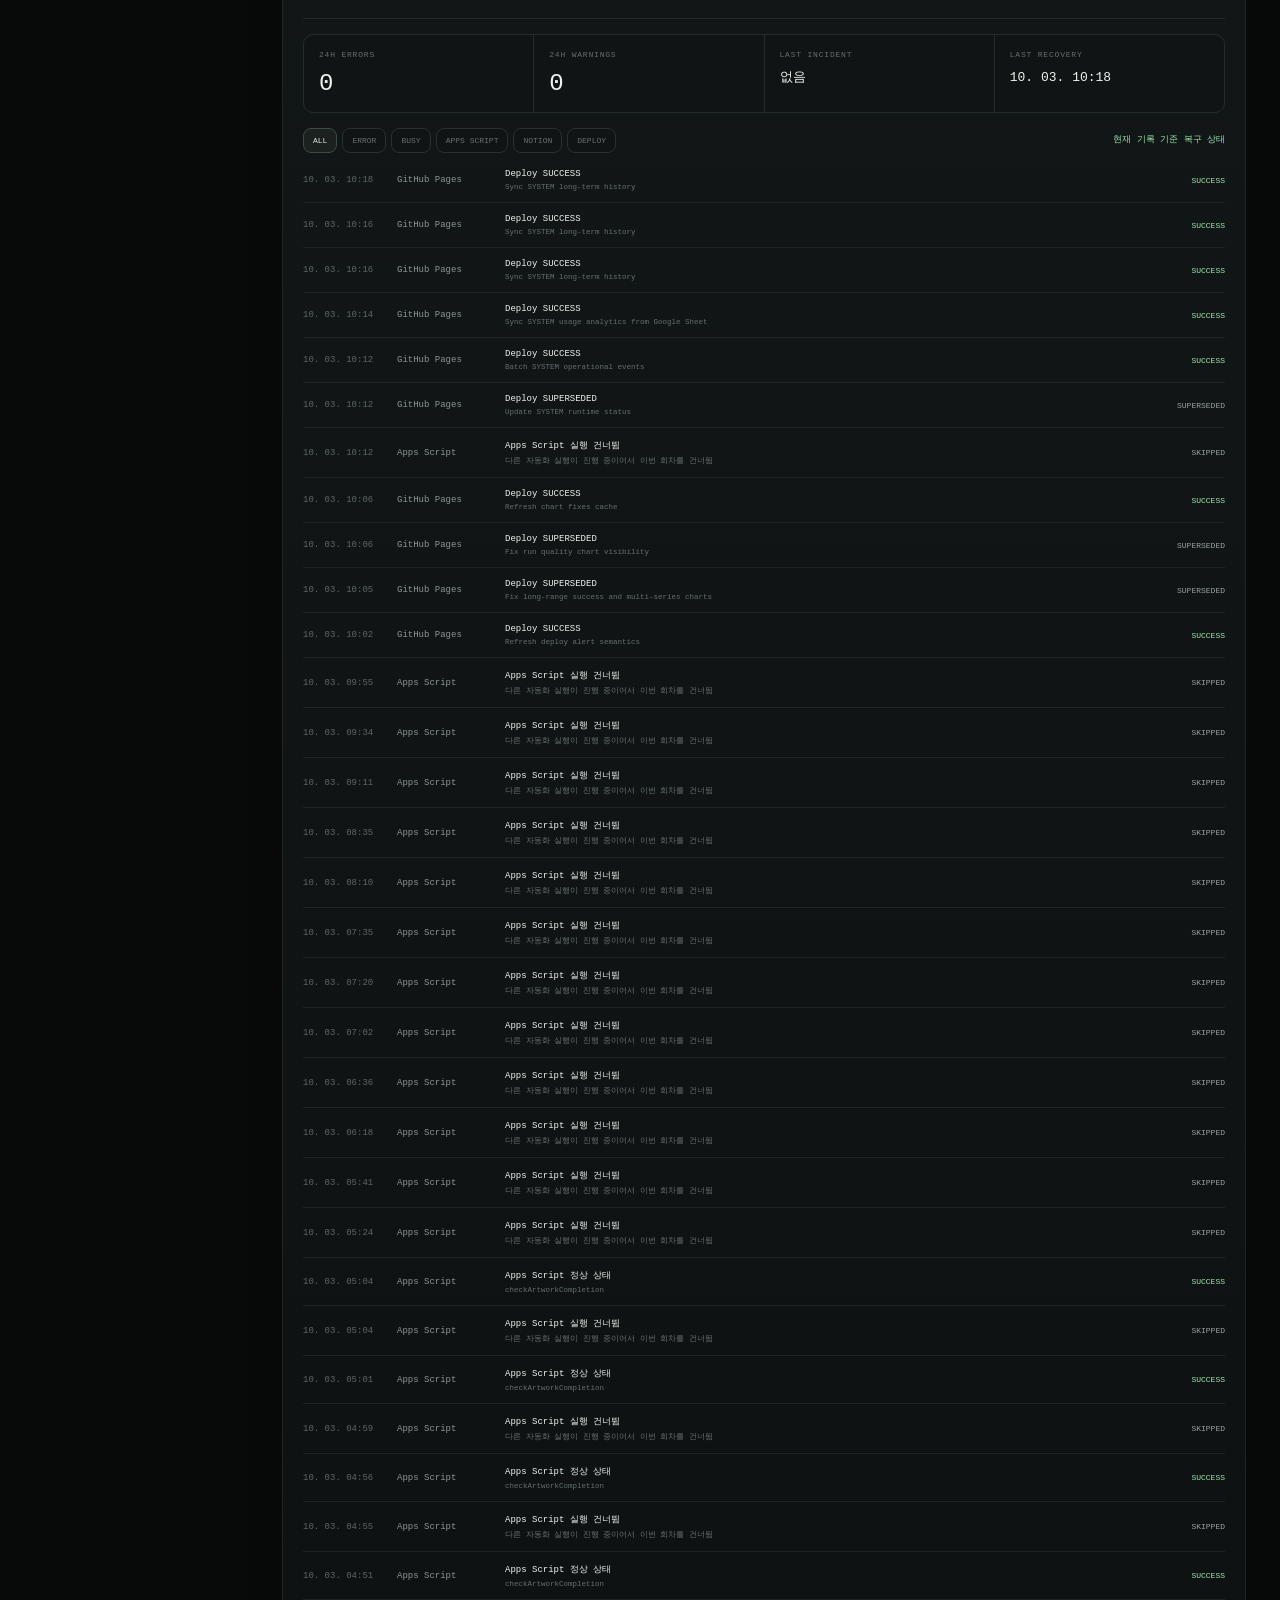
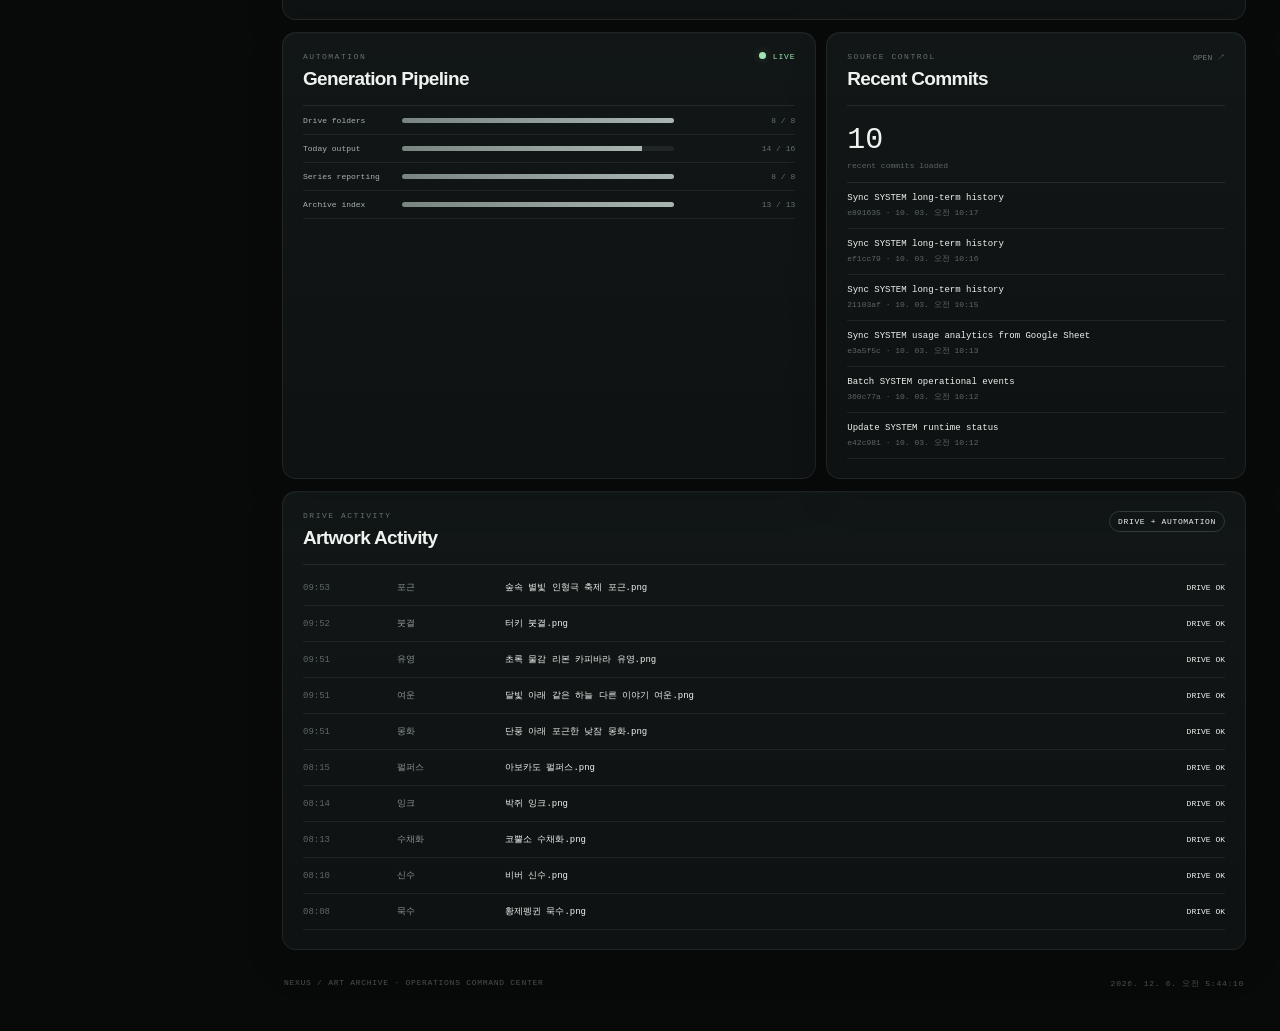
==== commit bf4d4f77: "Add ART live system control room" ====
--- a/systems/art-archive/index.html
+++ b/systems/art-archive/index.html
@@ -388,6 +388,67 @@
       </div>
     </section>
 
+    <section class="live-system-room panel" id="live-room">
+      <div class="live-room-head">
+        <div>
+          <p class="eyebrow">REAL-TIME SYSTEM ROOM</p>
+          <h2>Live Service Control</h2>
+          <p>ART ARCHIVE 핵심 서비스의 현재 상태와 마지막 정상 동작을 한 화면에서 확인합니다.</p>
+        </div>
+        <div class="live-room-overall">
+          <span id="liveRoomOrb"></span>
+          <div><small>OVERALL</small><b id="liveRoomState">VERIFYING</b></div>
+        </div>
+      </div>
+
+      <div class="live-service-grid">
+        <article class="live-service-card" id="liveDriveCard">
+          <div class="live-service-top"><span class="live-service-icon">D</span><div><small>STORAGE</small><h3>Google Drive</h3></div><b id="liveDriveState">CHECKING</b></div>
+          <div class="live-service-kpis">
+            <div><span>CONNECTED SERIES</span><strong id="liveDriveSeries">—</strong></div>
+            <div><span>LAST ARTWORK</span><strong id="liveDriveLast">—</strong></div>
+          </div>
+          <p id="liveDriveCopy">Drive 상태를 확인 중입니다.</p>
+        </article>
+
+        <article class="live-service-card" id="liveScriptCard">
+          <div class="live-service-top"><span class="live-service-icon">A</span><div><small>RUNTIME</small><h3>Apps Script</h3></div><b id="liveScriptState">CHECKING</b></div>
+          <div class="live-service-kpis">
+            <div><span>LAST FUNCTION</span><strong id="liveScriptFunction">—</strong></div>
+            <div><span>LAST RUN</span><strong id="liveScriptLast">—</strong></div>
+          </div>
+          <p id="liveScriptCopy">Apps Script 상태를 확인 중입니다.</p>
+        </article>
+
+        <article class="live-service-card" id="liveNotionCard">
+          <div class="live-service-top"><span class="live-service-icon">N</span><div><small>DATABASE</small><h3>Notion</h3></div><b id="liveNotionState">CHECKING</b></div>
+          <div class="live-service-kpis">
+            <div><span>LAST SERIES</span><strong id="liveNotionSeries">—</strong></div>
+            <div><span>LAST SYNC</span><strong id="liveNotionLast">—</strong></div>
+          </div>
+          <p id="liveNotionCopy">Notion 동기화 상태를 확인 중입니다.</p>
+        </article>
+
+        <article class="live-service-card" id="liveGithubCard">
+          <div class="live-service-top"><span class="live-service-icon">G</span><div><small>DELIVERY</small><h3>GitHub Pages</h3></div><b id="liveGithubState">CHECKING</b></div>
+          <div class="live-service-kpis">
+            <div><span>LAST DEPLOY</span><strong id="liveGithubDeploy">—</strong></div>
+            <div><span>UPDATED</span><strong id="liveGithubLast">—</strong></div>
+          </div>
+          <p id="liveGithubCopy">GitHub Pages 배포 상태를 확인 중입니다.</p>
+        </article>
+      </div>
+
+      <div class="live-room-foot">
+        <span id="liveRoomTimestamp">LAST CHECK —</span>
+        <div class="live-room-links">
+          <a href="#runtime">RUNTIME DETAILS</a>
+          <a href="#services">SERVICE MATRIX</a>
+          <a href="#analytics">DIAGNOSTICS</a>
+        </div>
+      </div>
+    </section>
+
     <section id="runtime" class="runtime-section">
       <div class="section-title-row">
         <div><p class="eyebrow">CORE SERVICES</p><h2>Runtime Control</h2></div>
--- a/systems/art-archive/css/system.css
+++ b/systems/art-archive/css/system.css
@@ -621,3 +621,29 @@
   .source-monitor-head,.source-foot{flex-direction:column;align-items:flex-start}
   .source-monitor-meta{text-align:left}
 }
+
+/* ART ARCHIVE Overview v1.1 */
+.overview-intel-grid{display:grid;grid-template-columns:repeat(4,1fr);gap:12px;margin:0 0 12px}
+.overview-intel-card{padding:16px 17px;min-height:150px;display:flex;flex-direction:column}
+.intel-head{display:flex;justify-content:space-between;gap:12px;align-items:center;color:#65706c;font:8px var(--mono);letter-spacing:.1em}
+.intel-head b{font-weight:500;color:#9ca7a3}
+.overview-intel-card>strong{margin-top:auto;font:29px var(--mono);font-weight:350;letter-spacing:-.04em}
+.overview-intel-card>small{display:block;margin-top:7px;min-height:28px;color:#65706c;font:8px var(--mono);line-height:1.6}
+.intel-track{height:4px;border-radius:999px;background:#202625;overflow:hidden;margin-top:12px}.intel-track i{display:block;width:0;height:100%;background:var(--ok);transition:width .35s ease}
+.signal-dots{display:flex;gap:6px;margin-top:14px}.signal-dots i{width:8px;height:8px;border-radius:50%;background:#2d3432}.signal-dots i.good{background:var(--ok)}.signal-dots i.warn{background:var(--warn)}.signal-dots i.bad{background:var(--bad)}
+.overview-control-actions{display:grid;grid-template-columns:1fr 1fr;gap:7px;margin-top:auto}
+.overview-control-actions a{display:flex;align-items:center;justify-content:center;min-height:34px;border:1px solid #2a3331;border-radius:8px;background:#111616;text-decoration:none;color:#aeb8b4;font:8px var(--mono);letter-spacing:.04em}
+.overview-control-actions a:hover{border-color:#44514c;color:#e5eee9;background:#151c1a}
+.overview-series-panel{padding:18px 20px!important;margin-top:12px!important}
+.overview-series-head{display:flex;justify-content:space-between;align-items:flex-start;gap:20px;padding-bottom:14px;border-bottom:1px solid #222929}
+.overview-series-head h2{margin:0;font-size:18px;letter-spacing:-.03em}.overview-series-head p:not(.eyebrow){margin:6px 0 0;color:#65706c;font-size:10px}
+.overview-series-head>span{color:#7e8a85;font:8px var(--mono);letter-spacing:.1em}
+.overview-series-grid{display:grid;grid-template-columns:repeat(4,1fr);gap:8px;margin-top:14px}
+.overview-series-item{padding:13px;border:1px solid #242c2b;border-radius:10px;background:#0f1313;min-width:0}
+.overview-series-item .top{display:flex;justify-content:space-between;gap:8px;align-items:center}
+.overview-series-item .top b{font-size:11px}.overview-series-item .top i{width:7px;height:7px;border-radius:50%;background:#59635f}.overview-series-item .top i.good{background:var(--ok)}.overview-series-item .top i.warn{background:var(--warn)}
+.overview-series-item strong{display:block;margin-top:15px;font:21px var(--mono);font-weight:350}.overview-series-item strong small{font-size:8px;color:#65706c}
+.overview-series-item>small{display:block;margin-top:5px;color:#59635f;font:7px var(--mono);white-space:nowrap;overflow:hidden;text-overflow:ellipsis}
+.overview-series-loading{grid-column:1/-1;padding:20px;border:1px dashed #29302f;border-radius:10px;color:#59635f;font:9px var(--mono)}
+@media(max-width:1200px){.overview-intel-grid{grid-template-columns:repeat(2,1fr)}.overview-series-grid{grid-template-columns:repeat(2,1fr)}}
+@media(max-width:760px){.overview-intel-grid,.overview-series-grid{grid-template-columns:1fr}.overview-control-actions{grid-template-columns:1fr}.overview-series-head{flex-direction:column}}
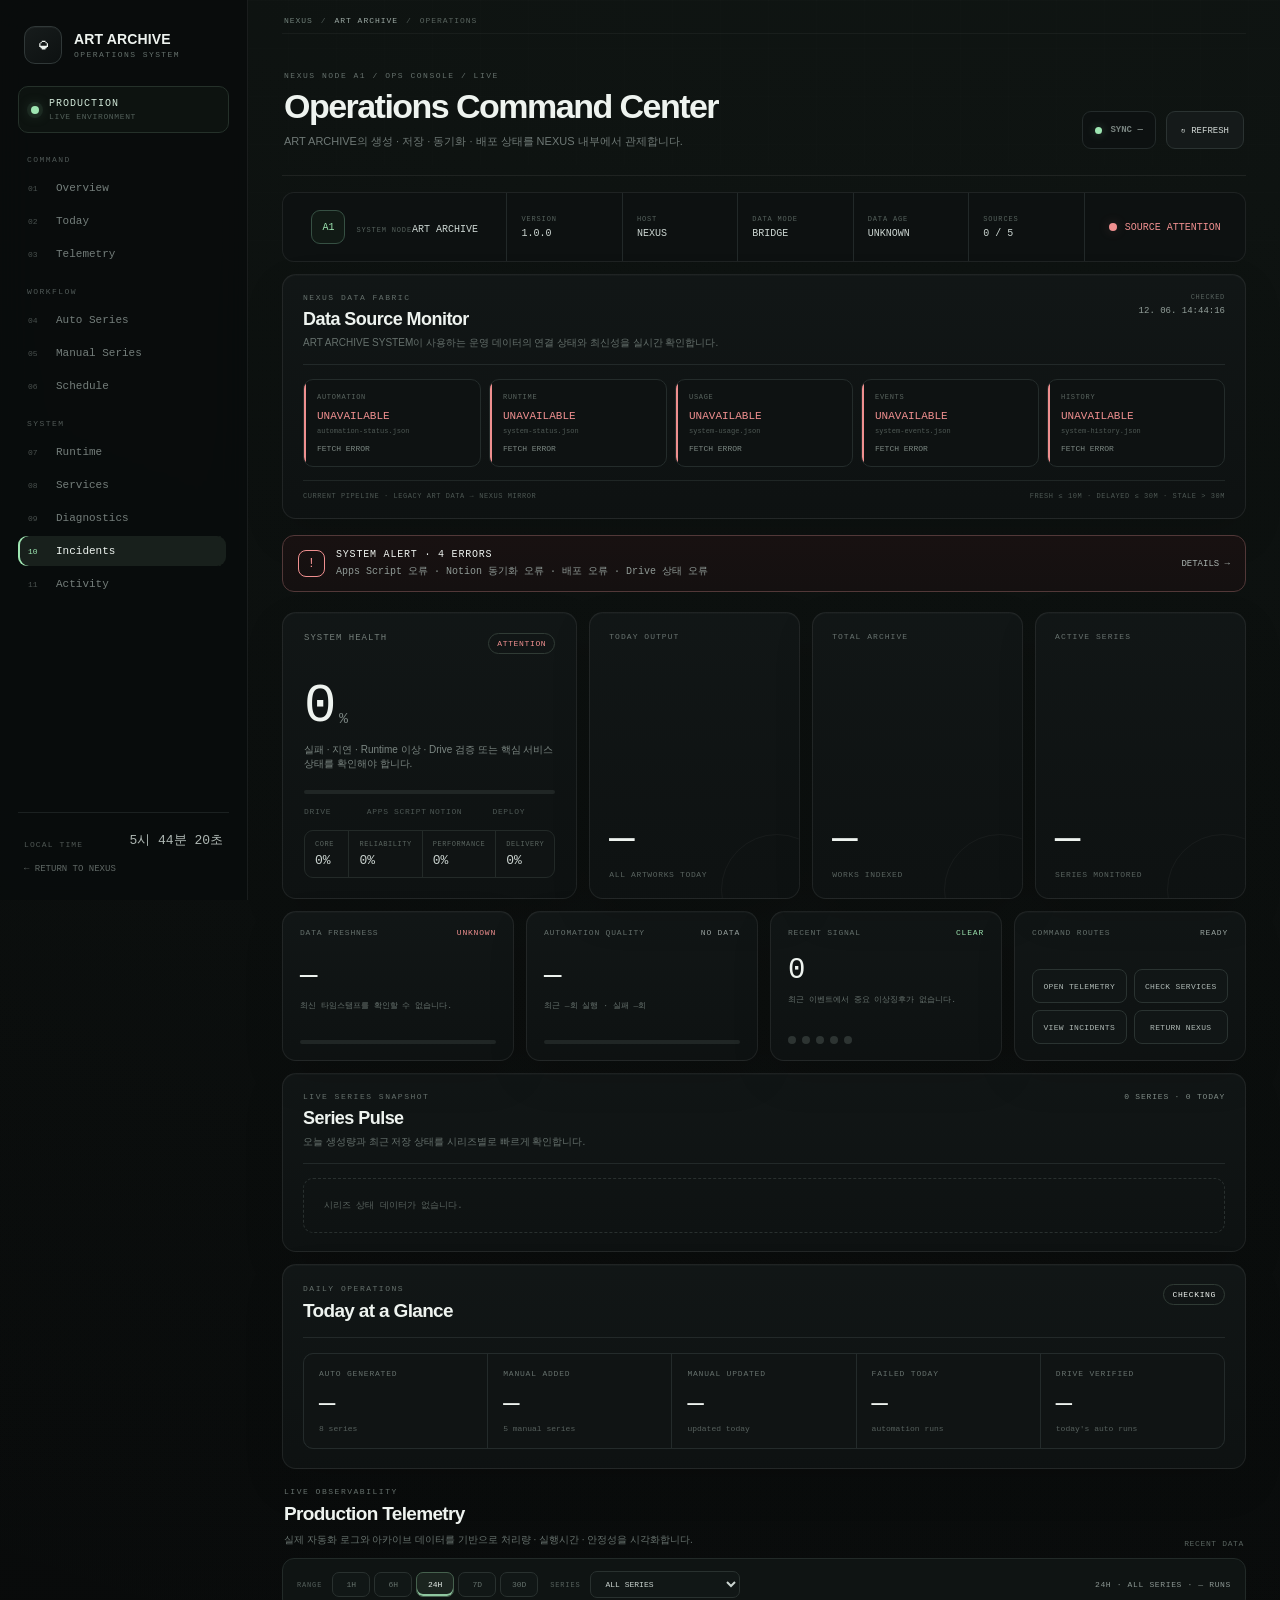
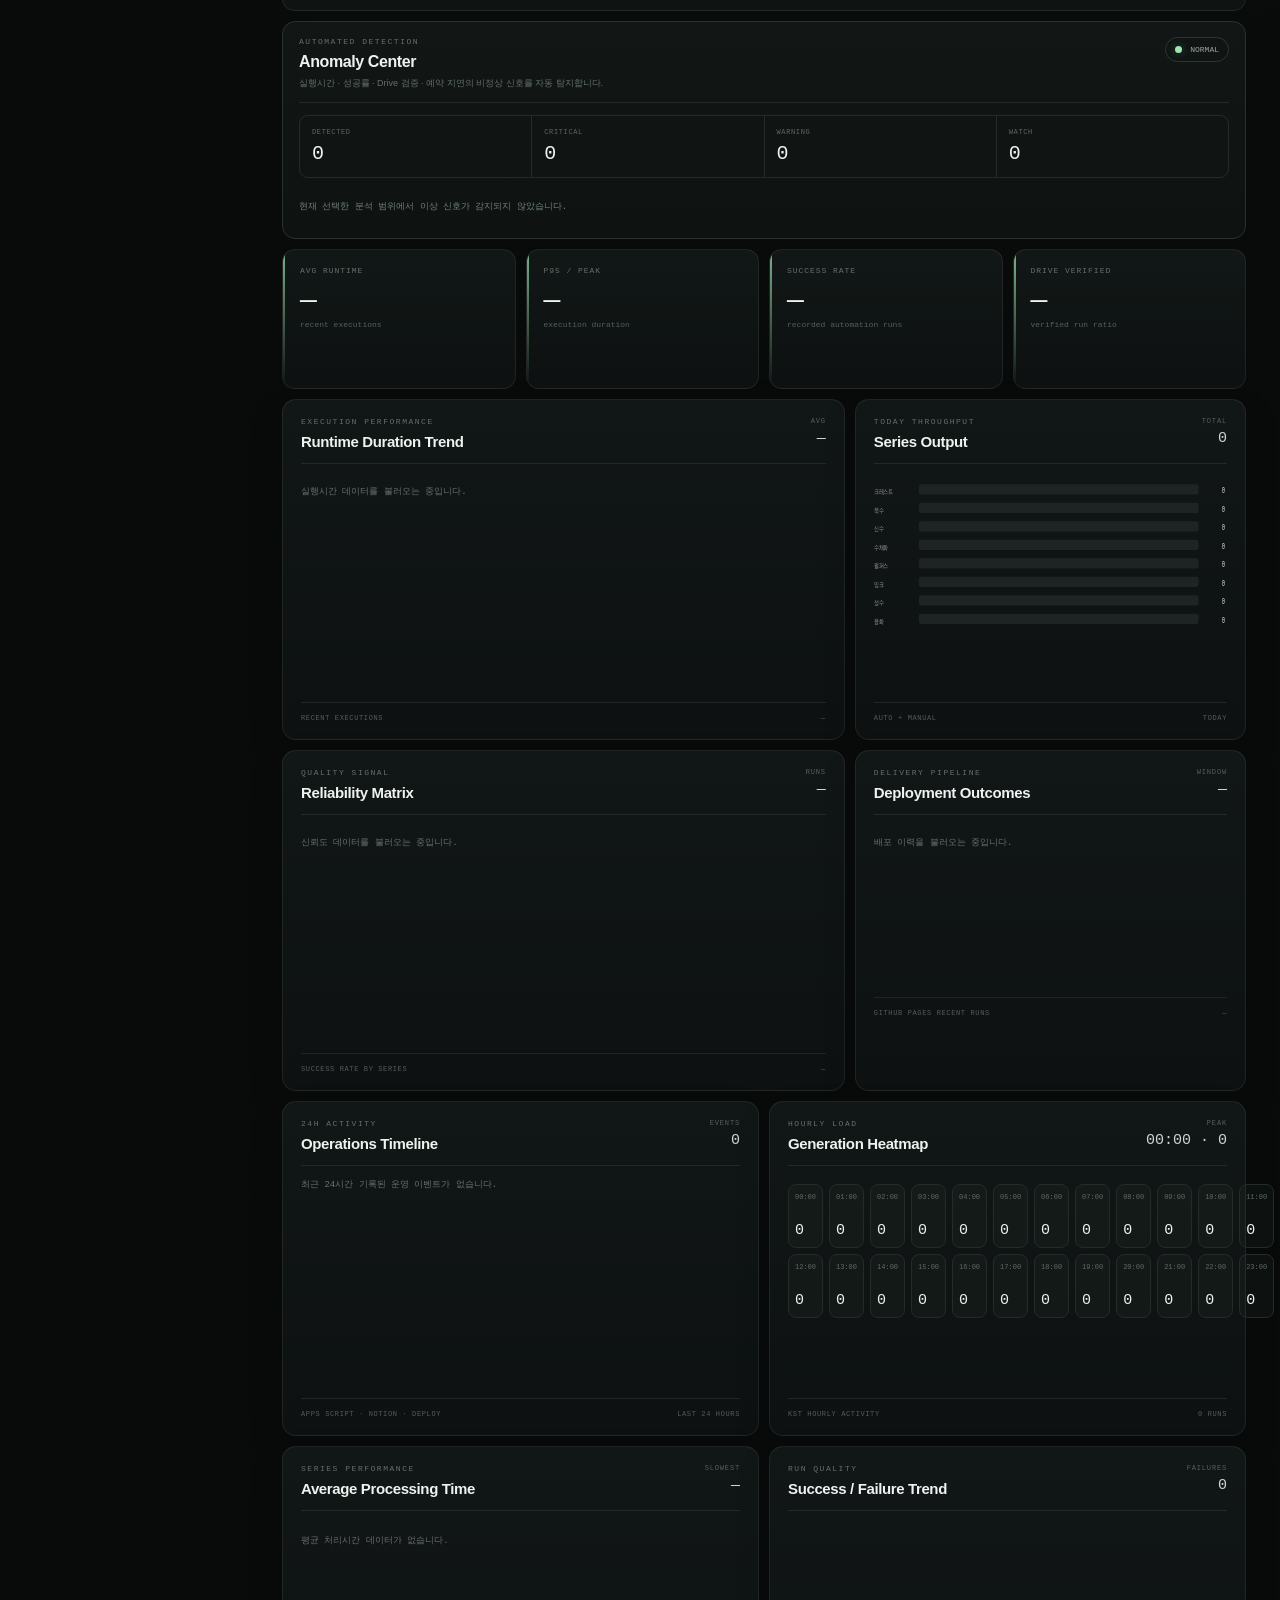
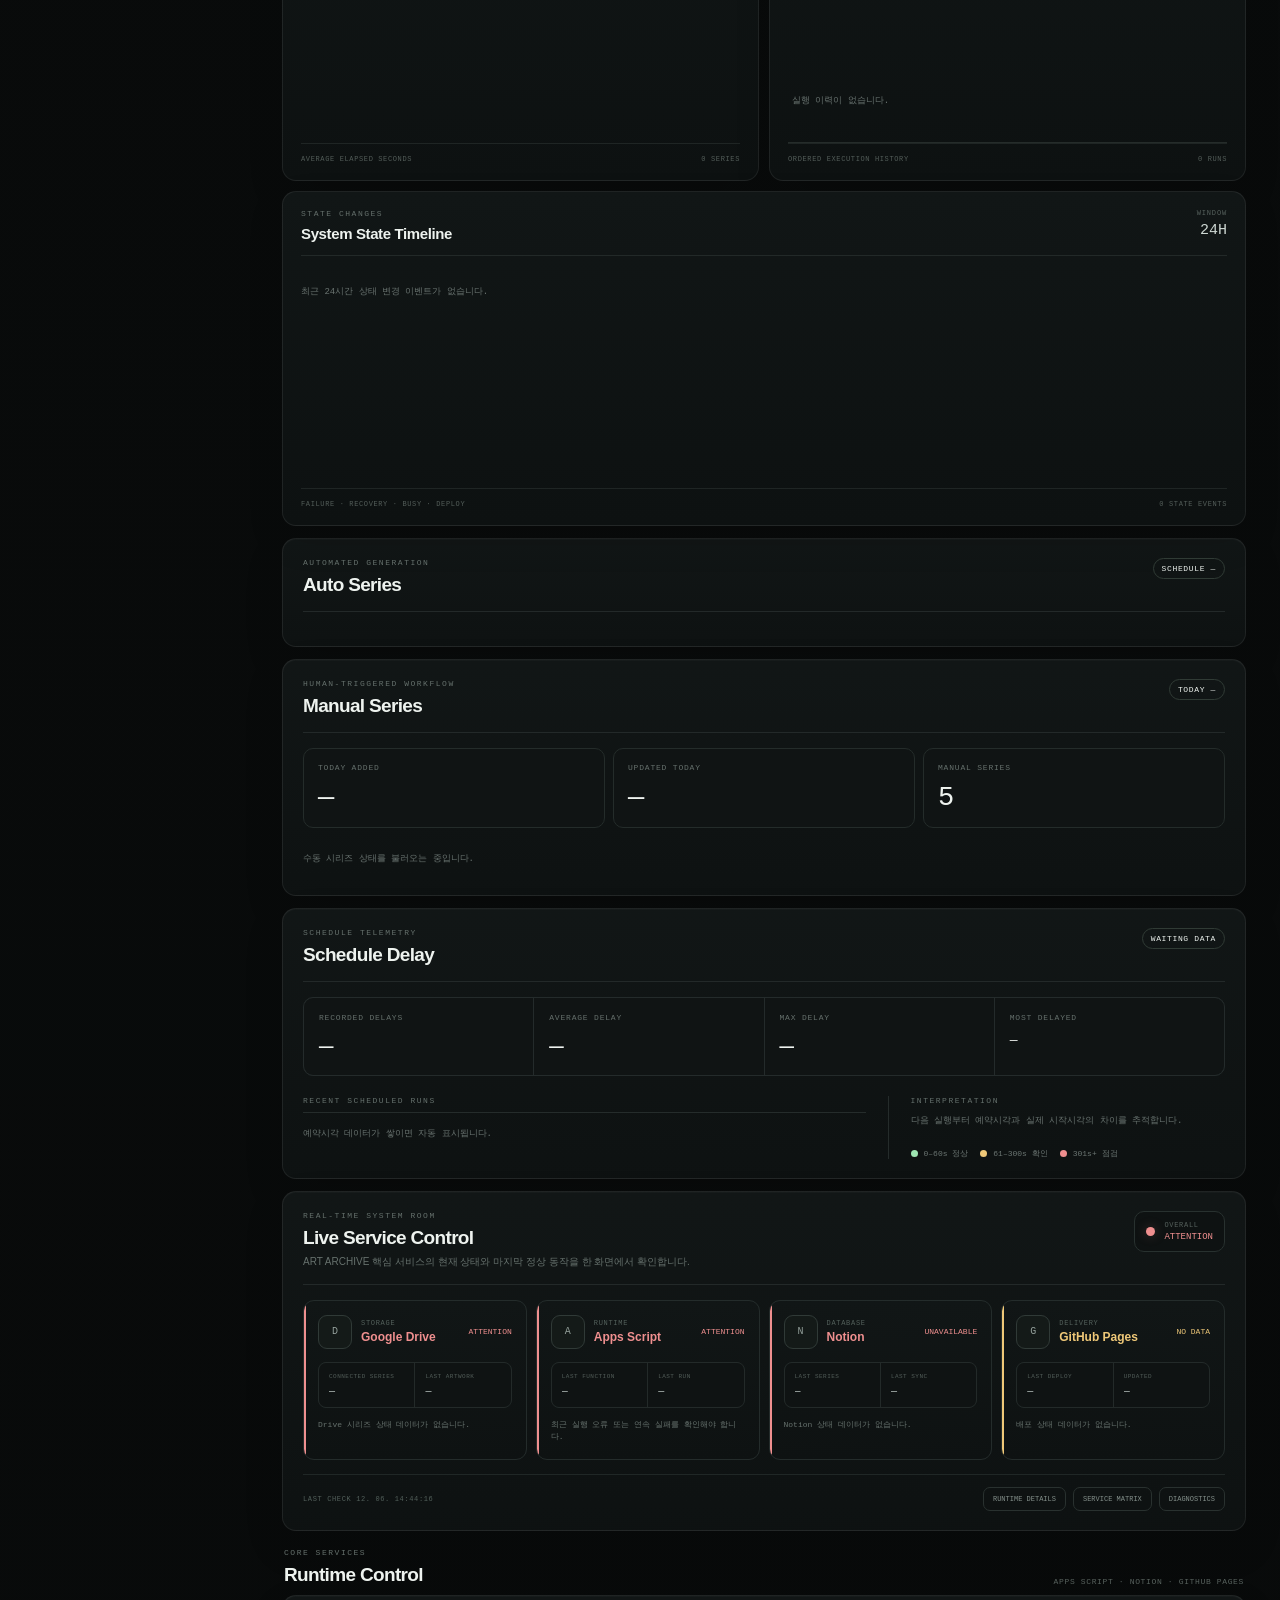
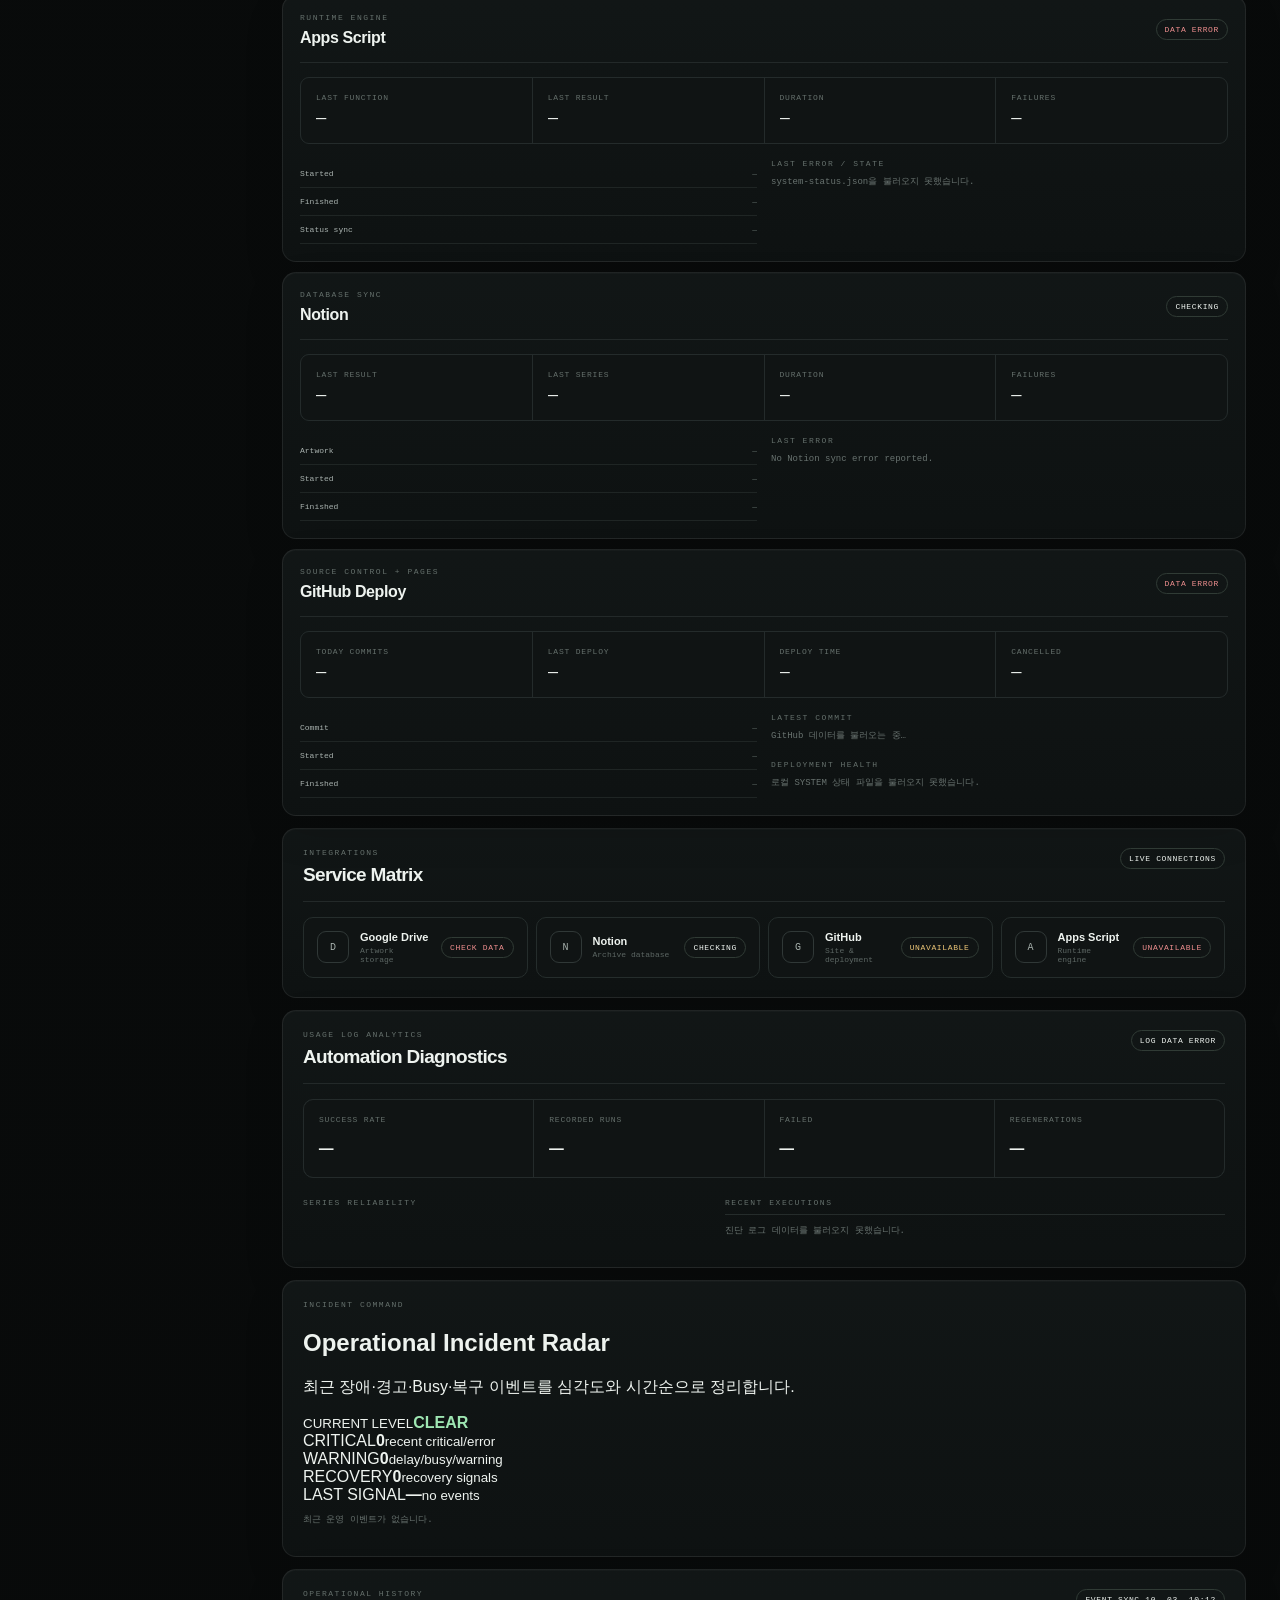
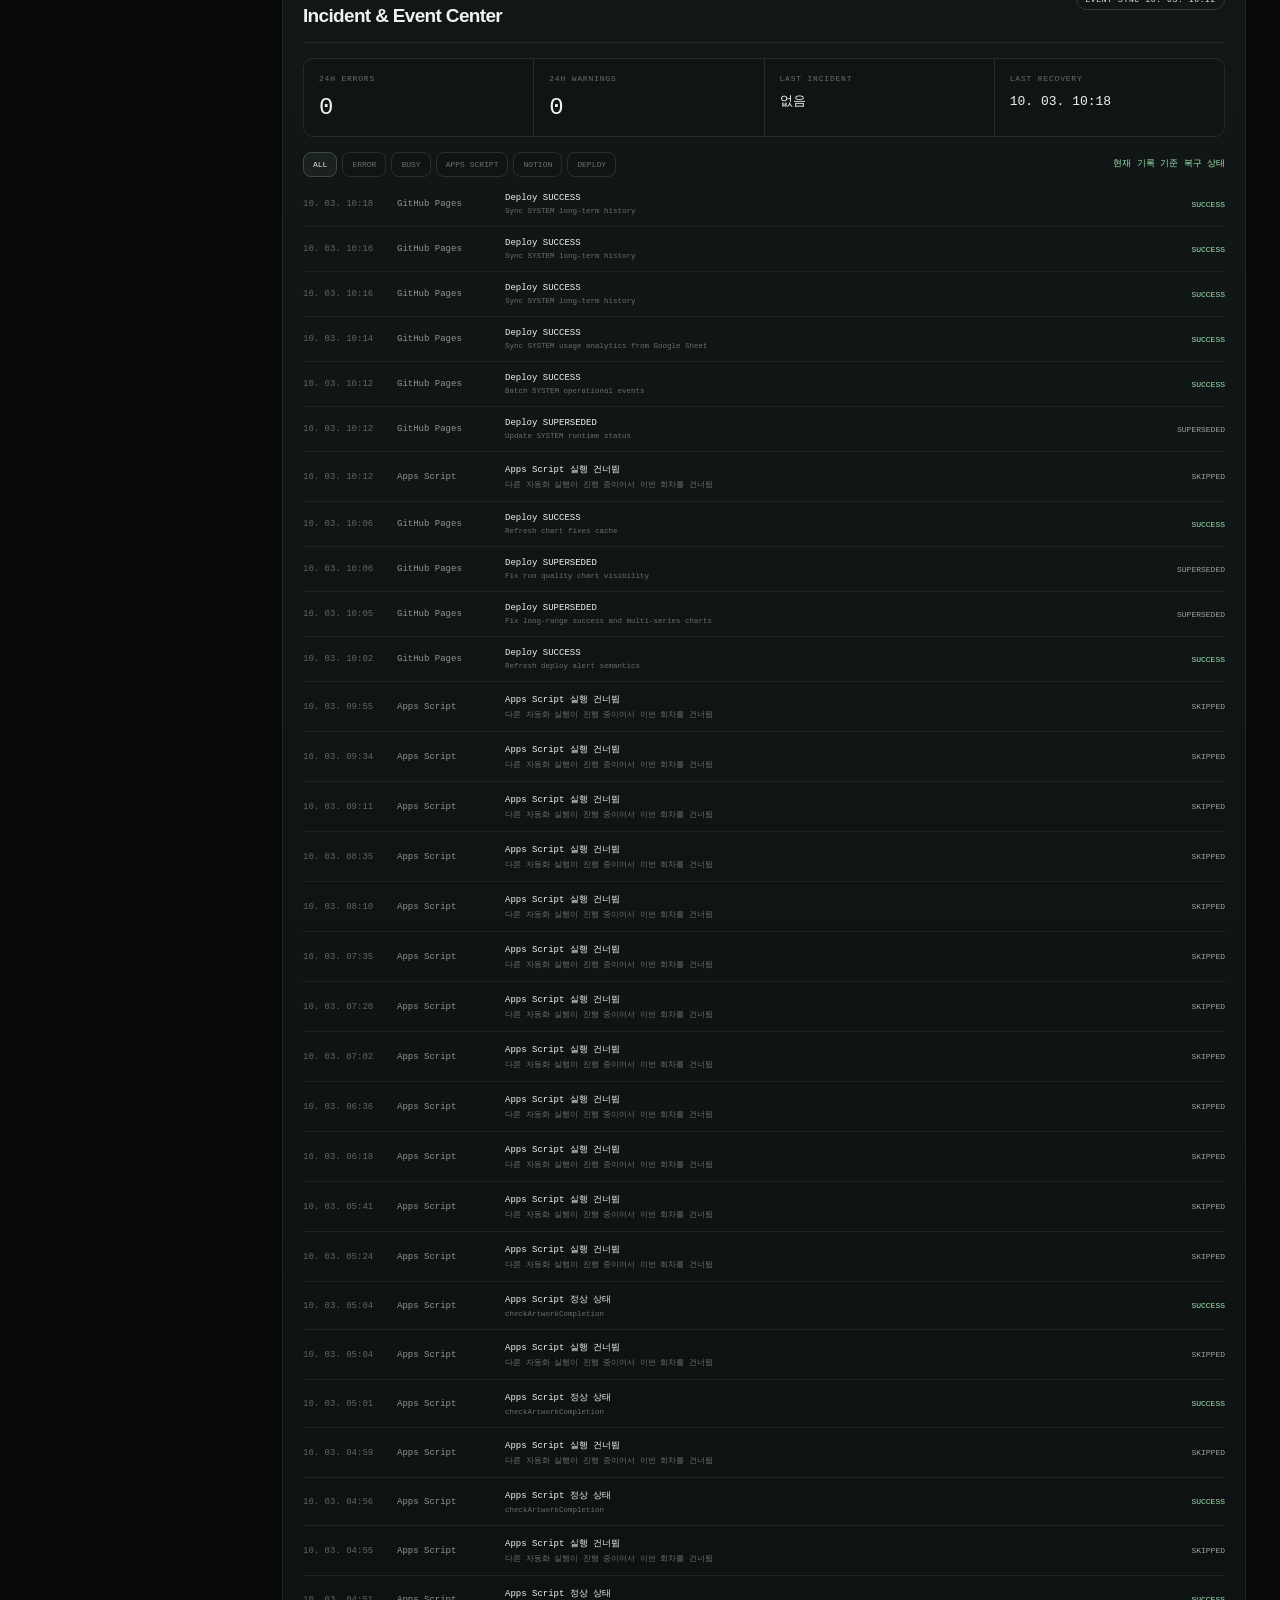
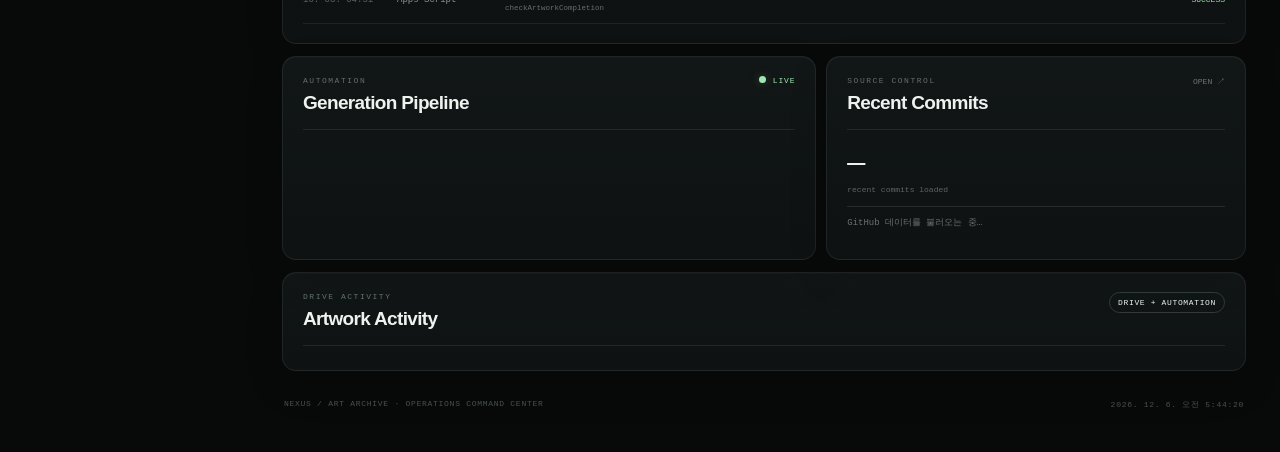
==== commit 5c32ef84: "Add operational incident radar" ====
--- a/systems/art-archive/index.html
+++ b/systems/art-archive/index.html
@@ -491,6 +491,24 @@
       <div class="two-col"><div><p class="eyebrow">SERIES RELIABILITY</p><div id="reliability"></div></div><div><p class="eyebrow">RECENT EXECUTIONS</p><div id="runTable" class="run-table"></div></div></div>
     </section>
 
+    <section class="incident-command panel" id="incident-command">
+      <div class="incident-command-head">
+        <div>
+          <p class="eyebrow">INCIDENT COMMAND</p>
+          <h2>Operational Incident Radar</h2>
+          <p>최근 장애·경고·Busy·복구 이벤트를 심각도와 시간순으로 정리합니다.</p>
+        </div>
+        <div class="incident-level"><span id="incidentLevelOrb"></span><div><small>CURRENT LEVEL</small><b id="incidentLevel">SCANNING</b></div></div>
+      </div>
+      <div class="incident-kpi-grid">
+        <div><span>CRITICAL</span><strong id="incidentCritical">—</strong><small>recent critical/error</small></div>
+        <div><span>WARNING</span><strong id="incidentWarning">—</strong><small>delay/busy/warning</small></div>
+        <div><span>RECOVERY</span><strong id="incidentRecovery">—</strong><small>recovery signals</small></div>
+        <div><span>LAST SIGNAL</span><strong id="incidentLast">—</strong><small id="incidentLastCopy">latest event</small></div>
+      </div>
+      <div class="incident-radar-list" id="incidentRadarList"><p class="muted">최근 운영 이벤트를 분석 중입니다.</p></div>
+    </section>
+
     <section class="panel" id="events">
       <div class="section-head"><div><p class="eyebrow">OPERATIONAL HISTORY</p><h2>Incident & Event Center</h2></div><span id="eventSync" class="section-state">EVENT SYNC —</span></div>
       <div class="analytics-kpis event-kpis"><div><span>24H ERRORS</span><strong id="eventErrors24h">—</strong></div><div><span>24H WARNINGS</span><strong id="eventWarnings24h">—</strong></div><div><span>LAST INCIDENT</span><strong id="eventLastIncident">—</strong></div><div><span>LAST RECOVERY</span><strong id="eventLastRecovery">—</strong></div></div>
--- a/systems/art-archive/css/system.css
+++ b/systems/art-archive/css/system.css
@@ -647,3 +647,37 @@
 .overview-series-loading{grid-column:1/-1;padding:20px;border:1px dashed #29302f;border-radius:10px;color:#59635f;font:9px var(--mono)}
 @media(max-width:1200px){.overview-intel-grid{grid-template-columns:repeat(2,1fr)}.overview-series-grid{grid-template-columns:repeat(2,1fr)}}
 @media(max-width:760px){.overview-intel-grid,.overview-series-grid{grid-template-columns:1fr}.overview-control-actions{grid-template-columns:1fr}.overview-series-head{flex-direction:column}}
+
+/* ART ARCHIVE Live System Room v1.2 */
+.live-system-room{padding:19px 20px!important;margin-top:12px!important}
+.live-room-head{display:flex;justify-content:space-between;align-items:flex-start;gap:24px;padding-bottom:15px;border-bottom:1px solid #232929}
+.live-room-head h2{margin:0;font-size:19px;letter-spacing:-.035em}
+.live-room-head p:not(.eyebrow){margin:6px 0 0;color:#66716d;font-size:10px}
+.live-room-overall{display:flex;align-items:center;gap:9px;border:1px solid #28312f;border-radius:10px;padding:9px 11px;background:#0e1212}
+.live-room-overall>span{width:9px;height:9px;border-radius:50%;background:#626b68}
+.live-room-overall>span.good{background:var(--ok);box-shadow:0 0 12px rgba(158,230,178,.3)}
+.live-room-overall>span.warn{background:var(--warn);box-shadow:0 0 12px rgba(239,200,120,.25)}
+.live-room-overall>span.bad{background:var(--bad);box-shadow:0 0 12px rgba(239,143,143,.25)}
+.live-room-overall small{display:block;color:#56615d;font:7px var(--mono);letter-spacing:.1em}
+.live-room-overall b{display:block;margin-top:3px;font:9px var(--mono);font-weight:500;color:#bac4c0}
+.live-service-grid{display:grid;grid-template-columns:repeat(4,1fr);gap:9px;margin-top:15px}
+.live-service-card{border:1px solid #242c2b;border-radius:11px;background:linear-gradient(180deg,#111616,#0e1212);padding:14px;min-width:0;position:relative;overflow:hidden}
+.live-service-card:after{content:"";position:absolute;left:0;top:0;width:2px;height:100%;background:#39423f}
+.live-service-card.good:after{background:var(--ok)}.live-service-card.warn:after{background:var(--warn)}.live-service-card.bad:after{background:var(--bad)}
+.live-service-top{display:grid;grid-template-columns:34px 1fr auto;gap:9px;align-items:center}
+.live-service-icon{width:34px;height:34px;border:1px solid #303a37;border-radius:9px;display:grid;place-items:center;background:#141a18;color:#94a09b;font:10px var(--mono)}
+.live-service-top small{display:block;color:#53605b;font:7px var(--mono);letter-spacing:.1em}
+.live-service-top h3{margin:3px 0 0;font-size:12px}
+.live-service-top>b{font:8px var(--mono);font-weight:500;color:#7f8a86}
+.live-service-card.good .live-service-top>b{color:var(--ok)}.live-service-card.warn .live-service-top>b{color:var(--warn)}.live-service-card.bad .live-service-top>b{color:var(--bad)}
+.live-service-kpis{display:grid;grid-template-columns:1fr 1fr;gap:1px;margin-top:13px;border:1px solid #232a29;background:#232a29;border-radius:8px;overflow:hidden}
+.live-service-kpis>div{background:#0f1313;padding:10px;min-width:0}
+.live-service-kpis span{display:block;color:#525d59;font:6px var(--mono);letter-spacing:.08em}
+.live-service-kpis strong{display:block;margin-top:6px;color:#b8c2be;font:10px var(--mono);font-weight:400;white-space:nowrap;overflow:hidden;text-overflow:ellipsis}
+.live-service-card>p{margin:11px 0 0;color:#66716d;font:8px var(--mono);line-height:1.55;min-height:26px}
+.live-room-foot{display:flex;justify-content:space-between;align-items:center;gap:14px;margin-top:14px;padding-top:12px;border-top:1px solid #202726}
+.live-room-foot>span{color:#53605b;font:7px var(--mono);letter-spacing:.09em}
+.live-room-links{display:flex;gap:7px}.live-room-links a{padding:7px 9px;border:1px solid #29312f;border-radius:7px;text-decoration:none;color:#84908b;font:7px var(--mono)}
+.live-room-links a:hover{color:#dce5e1;border-color:#45514d}
+@media(max-width:1200px){.live-service-grid{grid-template-columns:repeat(2,1fr)}}
+@media(max-width:760px){.live-room-head,.live-room-foot{flex-direction:column;align-items:flex-start}.live-service-grid{grid-template-columns:1fr}.live-room-links{flex-wrap:wrap}}
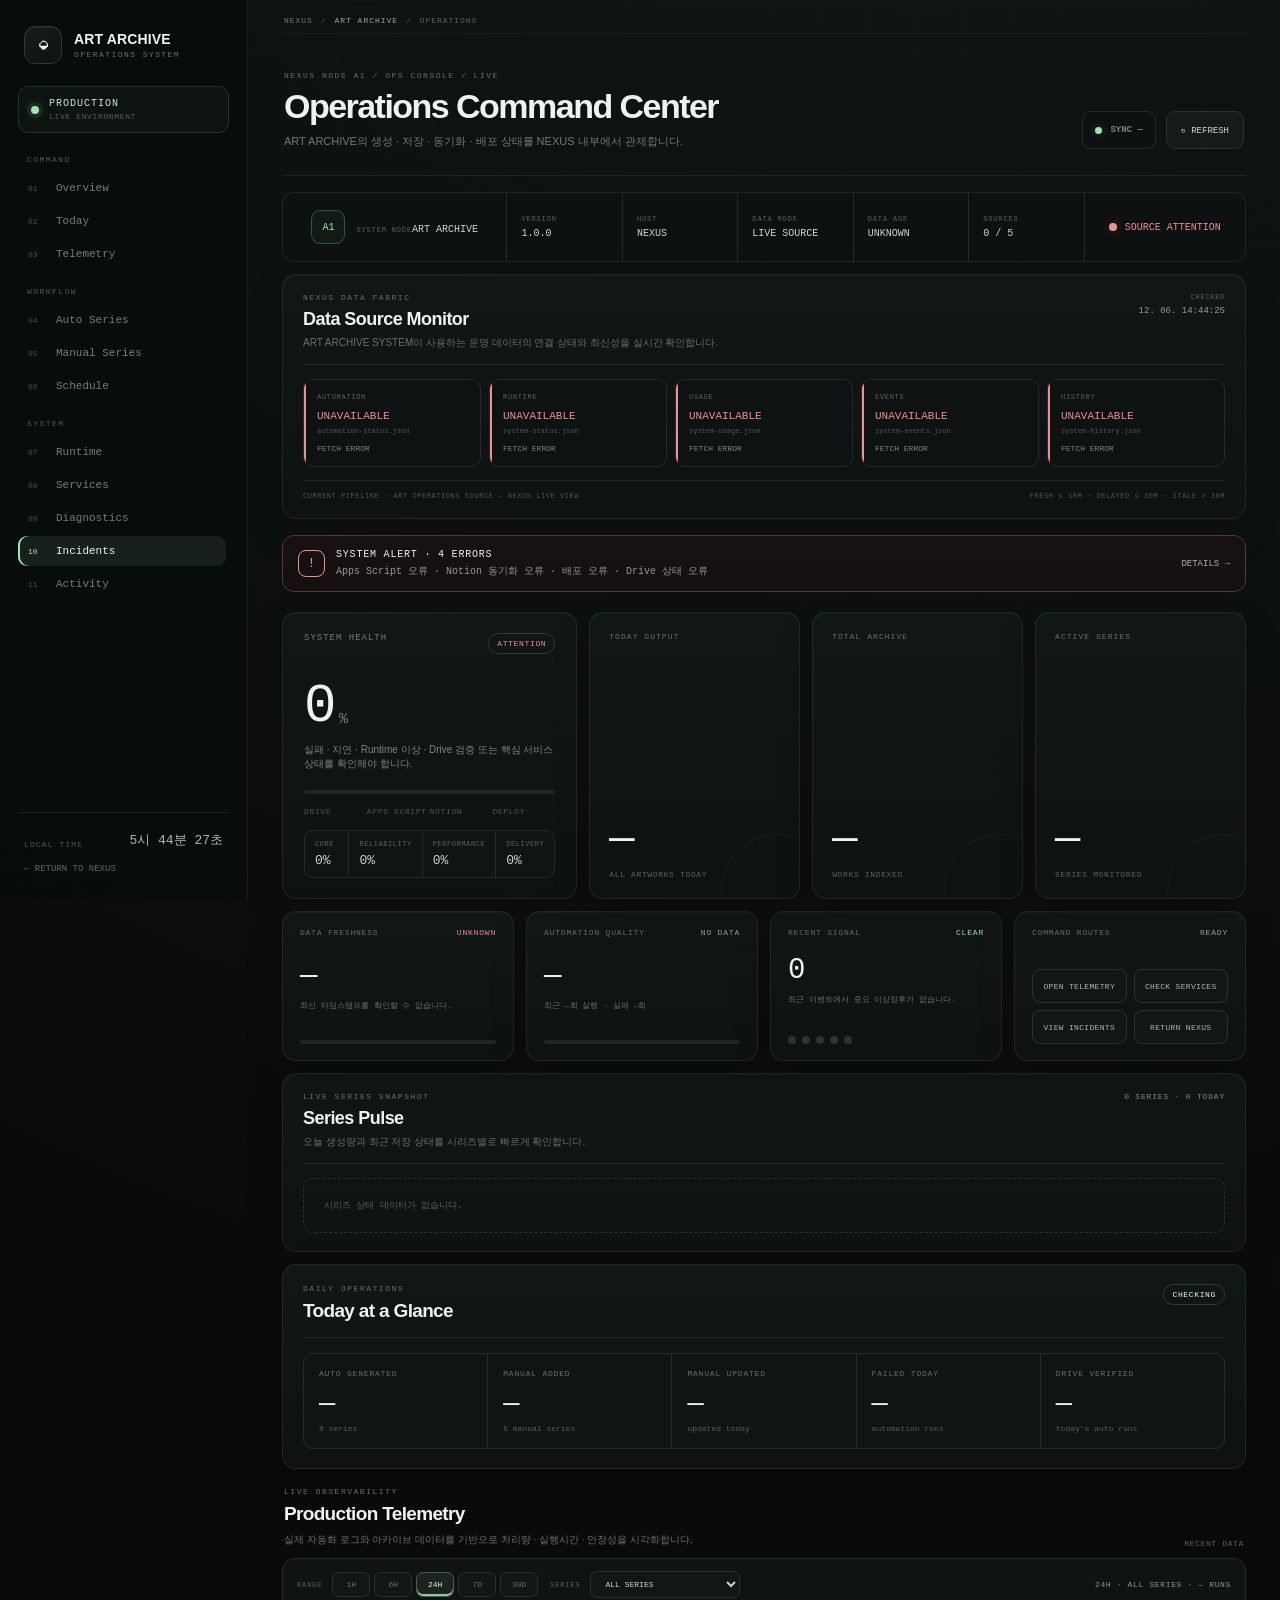
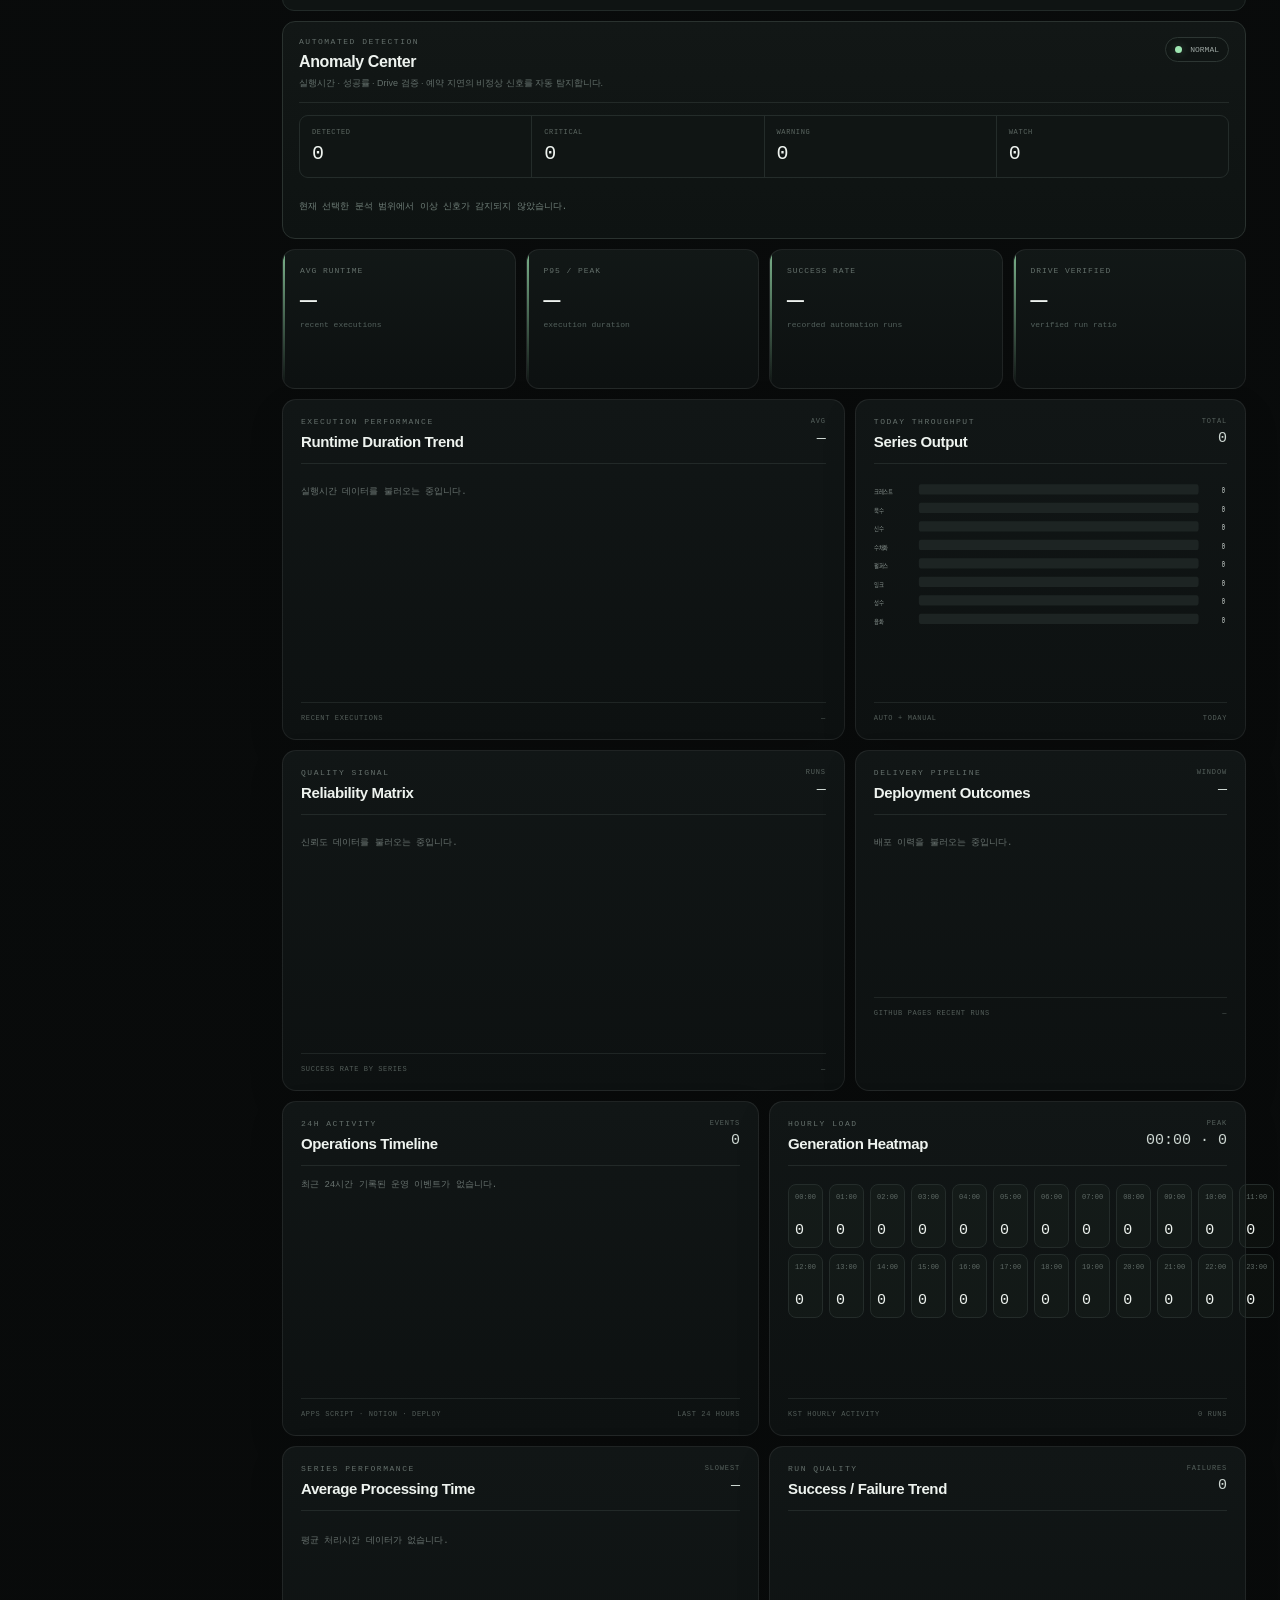
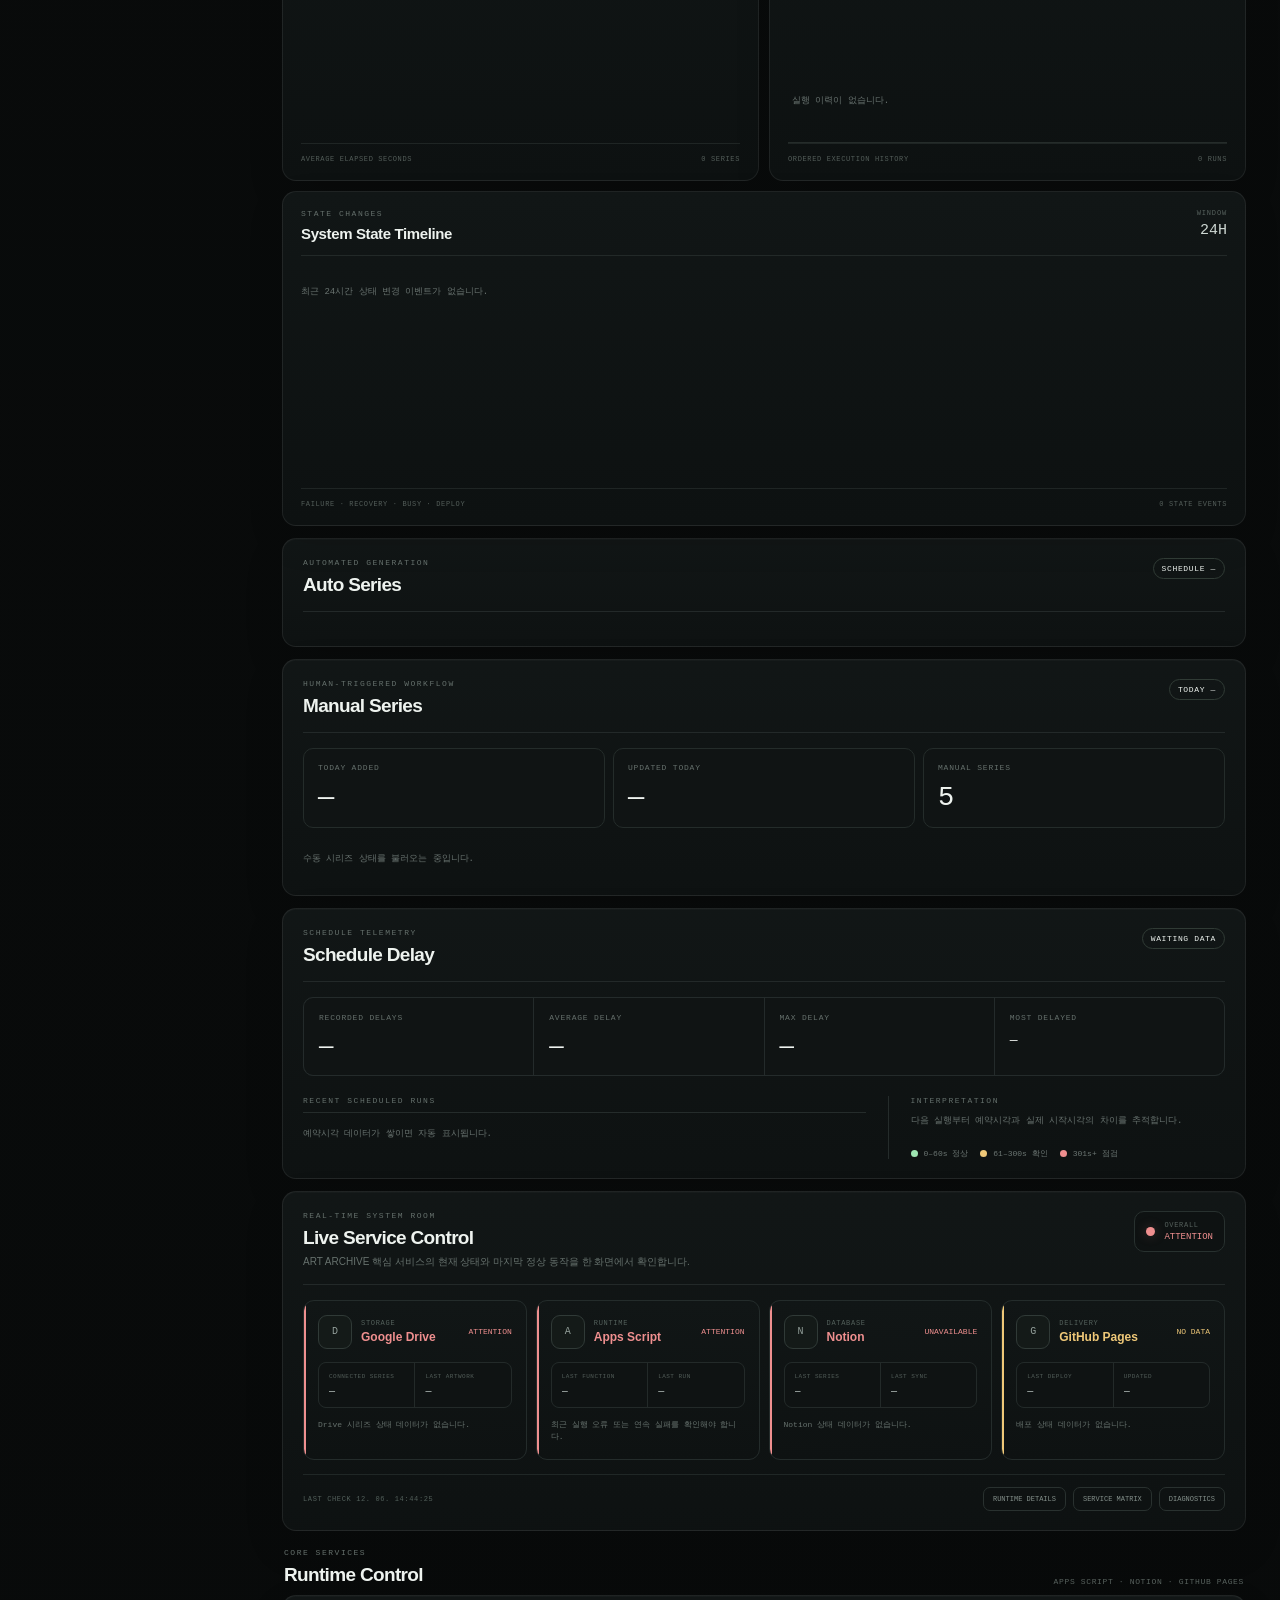
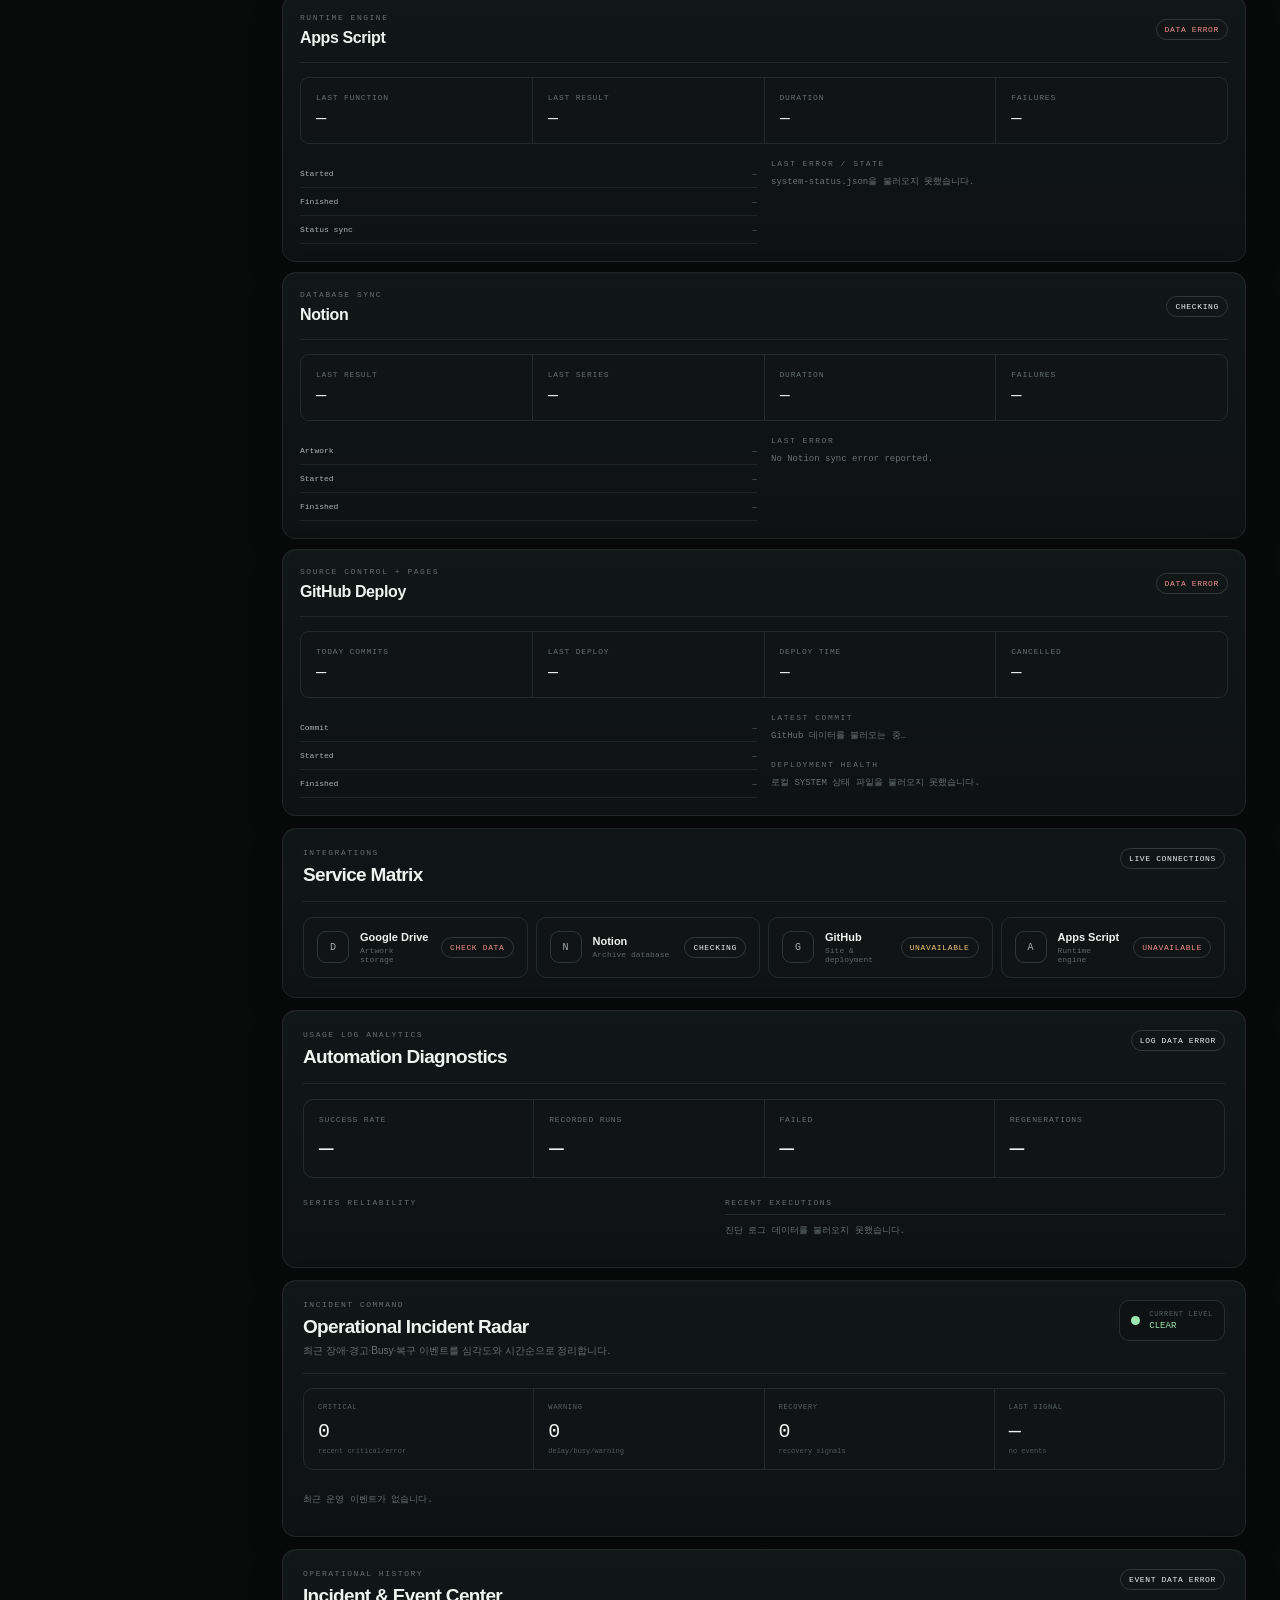
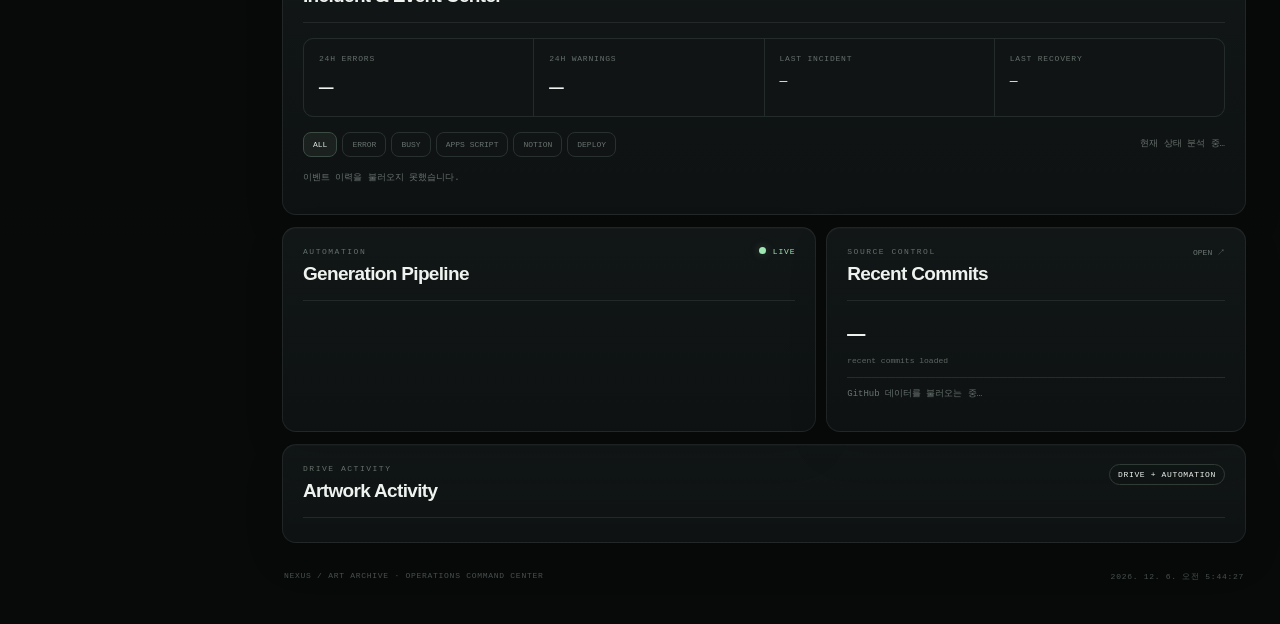
==== commit 7aa77725: "Label ART system as live source mode" ====
--- a/systems/art-archive/index.html
+++ b/systems/art-archive/index.html
@@ -71,7 +71,7 @@
       </div>
       <div class="system-strip-item"><small>VERSION</small><b>1.0.0</b></div>
       <div class="system-strip-item"><small>HOST</small><b>NEXUS</b></div>
-      <div class="system-strip-item"><small>DATA MODE</small><b id="dataMode">BRIDGE</b></div>
+      <div class="system-strip-item"><small>DATA MODE</small><b id="dataMode">LIVE SOURCE</b></div>
       <div class="system-strip-item"><small>DATA AGE</small><b id="dataAge">CHECKING</b></div>
       <div class="system-strip-item"><small>SOURCES</small><b id="sourceCount">0 / 5</b></div>
       <div class="system-strip-state"><span id="sourceOrb"></span><b id="sourceState">VERIFYING</b></div>
@@ -90,7 +90,7 @@
         <div class="source-card"><span>HISTORY</span><b>CHECKING</b><small>system-history.json</small></div>
       </div>
       <div class="source-foot">
-        <span id="bridgeLabel">CURRENT PIPELINE · LEGACY ART DATA → NEXUS MIRROR</span>
+        <span id="bridgeLabel">CURRENT PIPELINE · ART OPERATIONS SOURCE → NEXUS LIVE VIEW</span>
         <span id="freshnessPolicy">FRESH ≤ 10M · DELAYED ≤ 30M · STALE &gt; 30M</span>
       </div>
     </section>
--- a/systems/art-archive/css/system.css
+++ b/systems/art-archive/css/system.css
@@ -681,3 +681,19 @@
 .live-room-links a:hover{color:#dce5e1;border-color:#45514d}
 @media(max-width:1200px){.live-service-grid{grid-template-columns:repeat(2,1fr)}}
 @media(max-width:760px){.live-room-head,.live-room-foot{flex-direction:column;align-items:flex-start}.live-service-grid{grid-template-columns:1fr}.live-room-links{flex-wrap:wrap}}
+
+/* Incident Command v1.3 */
+.incident-command{padding:19px 20px!important;margin-top:12px!important}
+.incident-command-head{display:flex;justify-content:space-between;align-items:flex-start;gap:24px;padding-bottom:15px;border-bottom:1px solid #232929}
+.incident-command-head h2{margin:0;font-size:19px;letter-spacing:-.035em}.incident-command-head p:not(.eyebrow){margin:6px 0 0;color:#66716d;font-size:10px}
+.incident-level{display:flex;align-items:center;gap:9px;border:1px solid #29312f;border-radius:10px;padding:9px 11px;background:#0e1212}
+.incident-level>span{width:9px;height:9px;border-radius:50%;background:#636b69}.incident-level>span.good{background:var(--ok)}.incident-level>span.warn{background:var(--warn)}.incident-level>span.bad{background:var(--bad)}
+.incident-level small{display:block;color:#55605c;font:7px var(--mono);letter-spacing:.1em}.incident-level b{display:block;margin-top:3px;font:9px var(--mono);font-weight:500}
+.incident-kpi-grid{display:grid;grid-template-columns:repeat(4,1fr);gap:1px;margin-top:14px;border:1px solid #242b2a;background:#242b2a;border-radius:10px;overflow:hidden}
+.incident-kpi-grid>div{background:#101414;padding:14px}.incident-kpi-grid span{display:block;color:#58635f;font:7px var(--mono);letter-spacing:.1em}
+.incident-kpi-grid strong{display:block;margin-top:9px;font:20px var(--mono);font-weight:350}.incident-kpi-grid small{display:block;margin-top:4px;color:#4f5955;font:7px var(--mono)}
+.incident-radar-list{display:grid;gap:7px;margin-top:14px}
+.incident-radar-item{display:grid;grid-template-columns:74px 90px 1fr auto;gap:12px;align-items:center;padding:11px 12px;border:1px solid #252d2b;border-radius:9px;background:#0e1212}
+.incident-radar-item .sev{font:7px var(--mono);letter-spacing:.08em}.incident-radar-item.bad .sev{color:var(--bad)}.incident-radar-item.warn .sev{color:var(--warn)}.incident-radar-item.good .sev{color:var(--ok)}
+.incident-radar-item time{color:#65706c;font:8px var(--mono)}.incident-radar-item b{font-size:10px;font-weight:500}.incident-radar-item small{color:#59635f;font:8px var(--mono);white-space:nowrap;overflow:hidden;text-overflow:ellipsis}
+@media(max-width:760px){.incident-command-head{flex-direction:column}.incident-kpi-grid{grid-template-columns:repeat(2,1fr)}.incident-radar-item{grid-template-columns:70px 1fr}.incident-radar-item time,.incident-radar-item small{grid-column:2}}
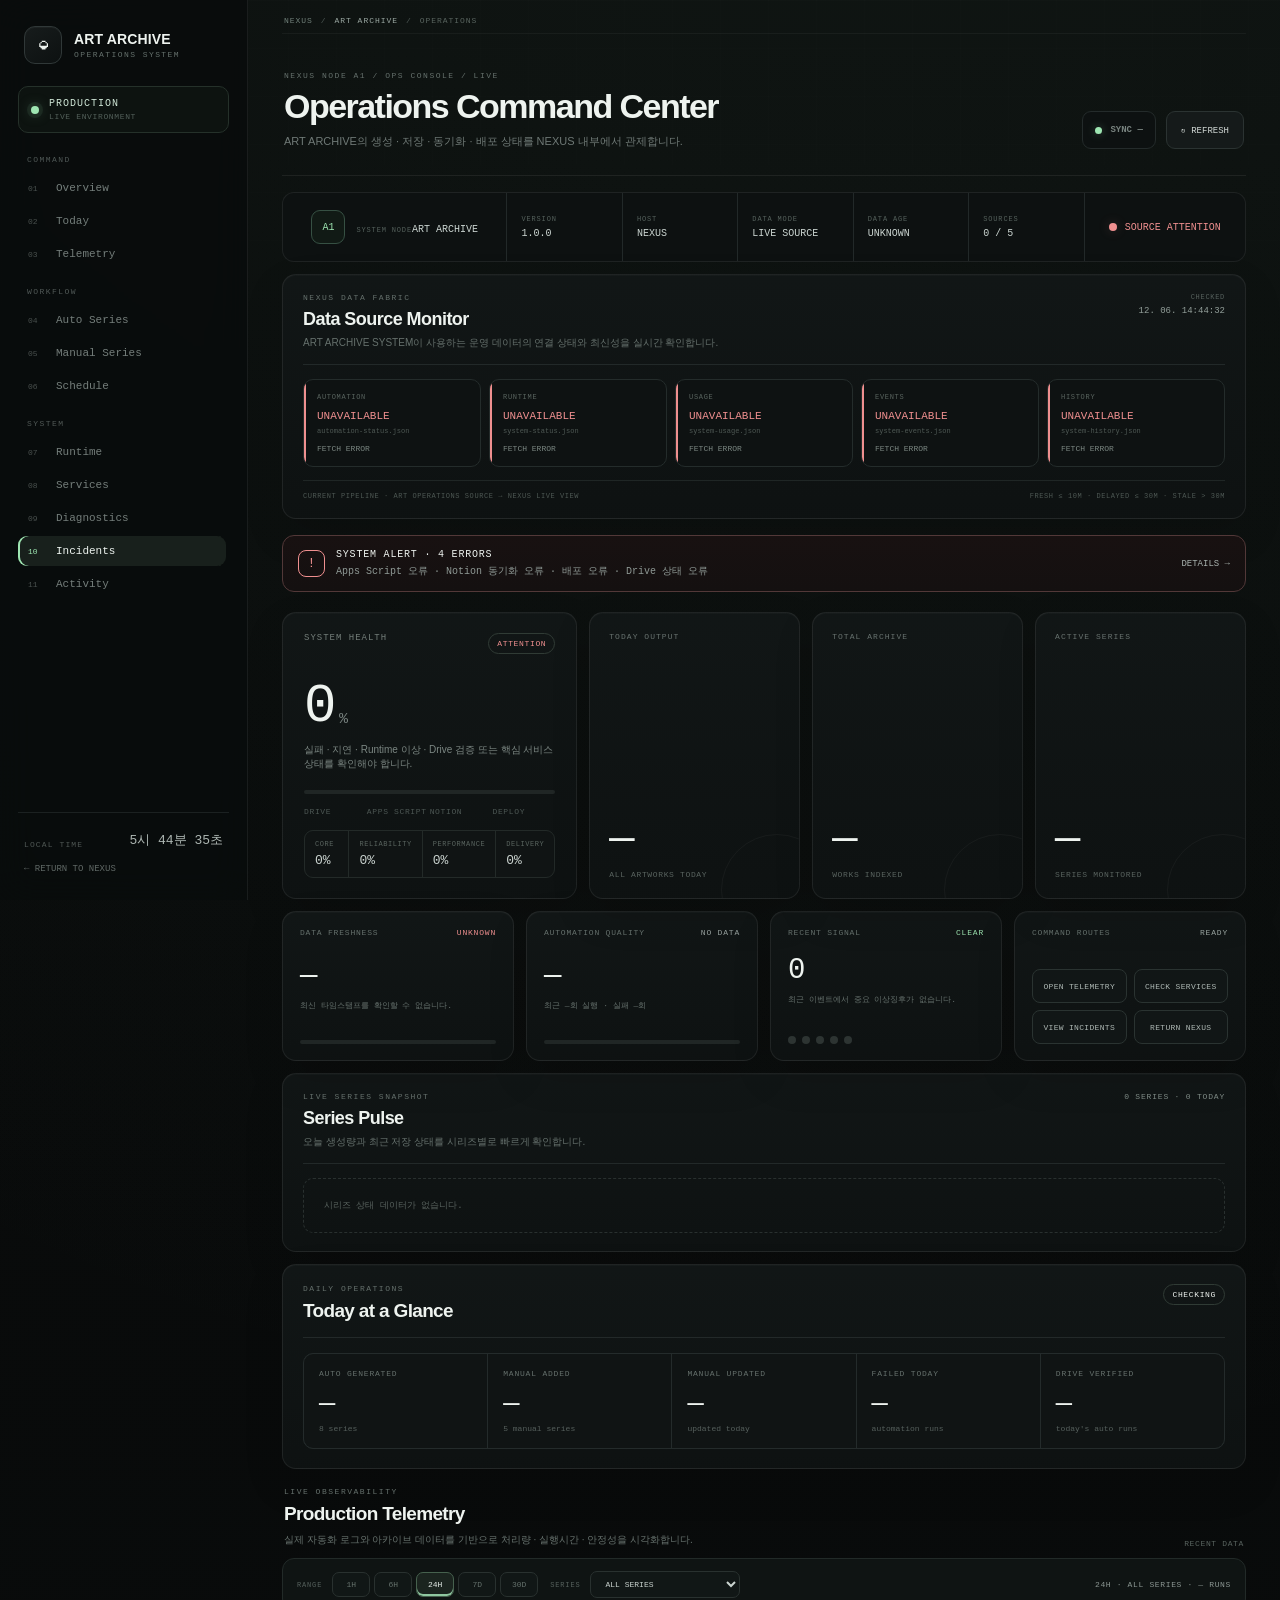
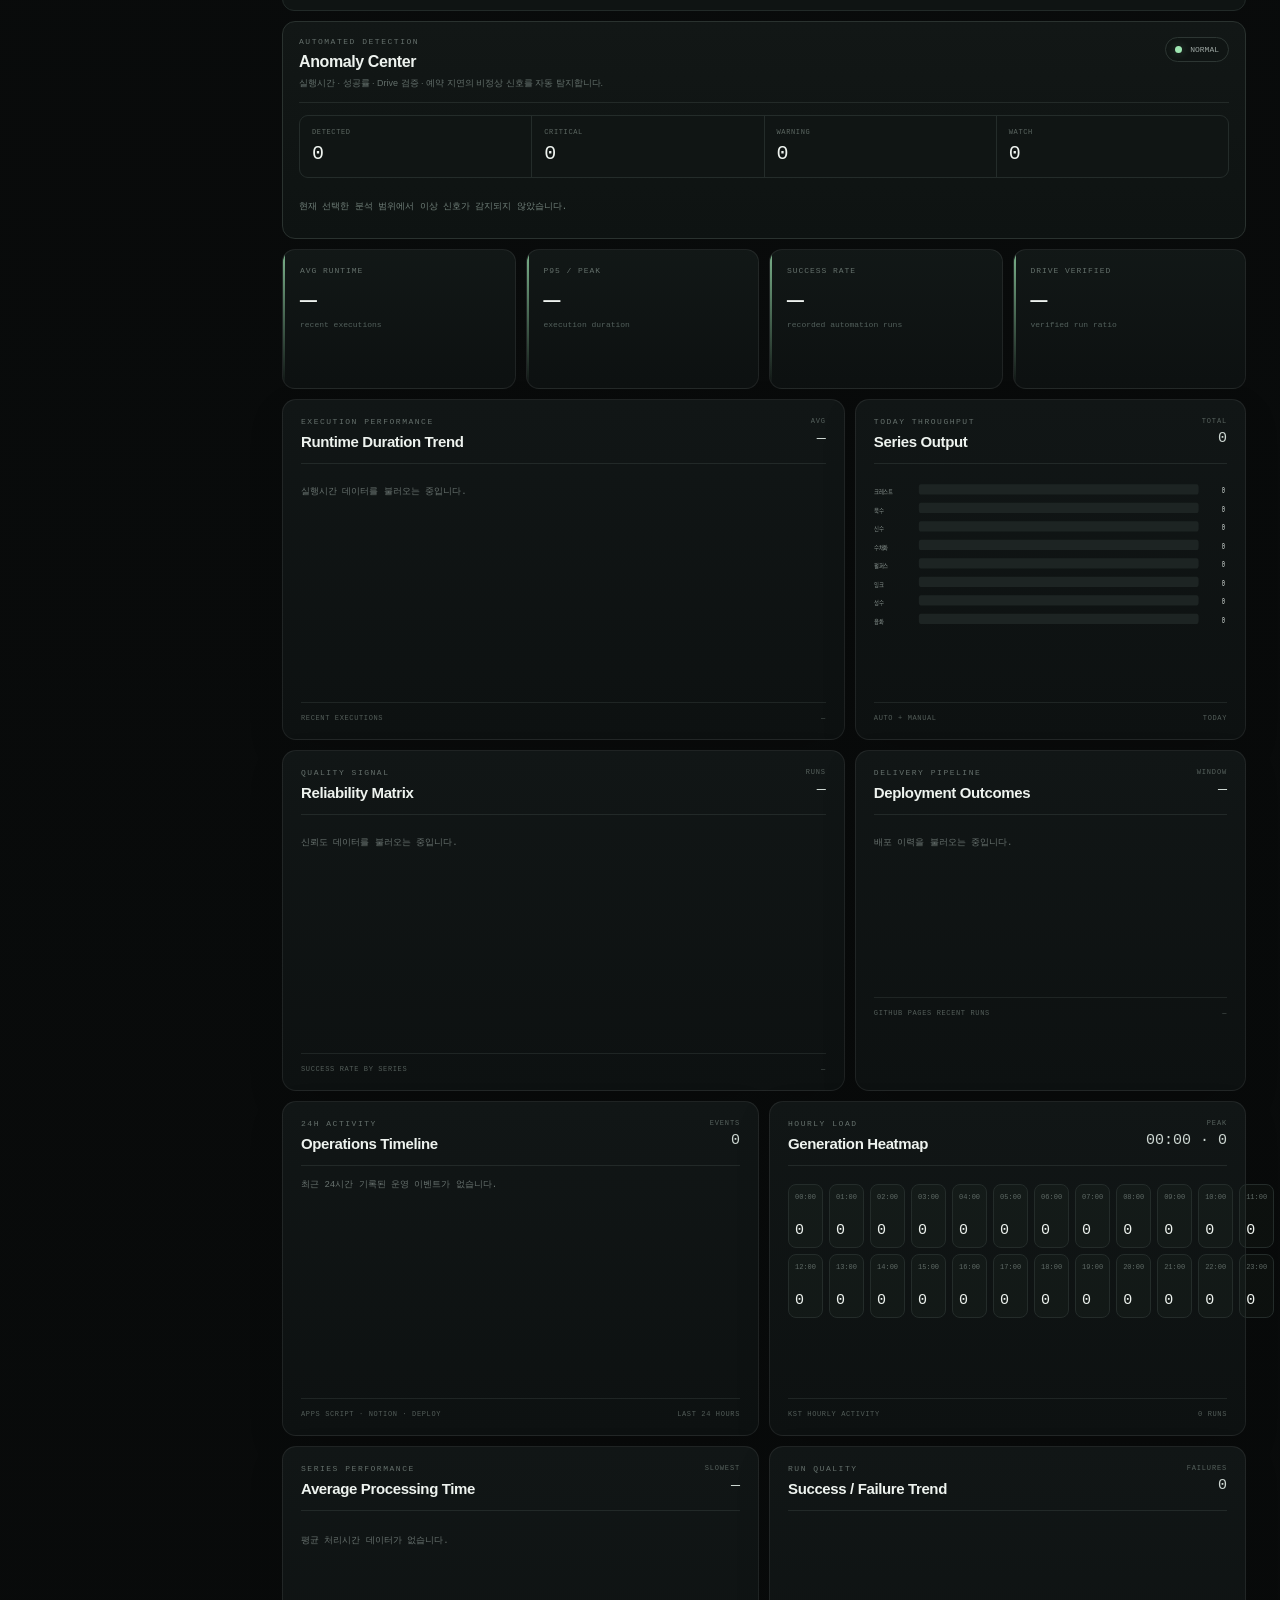
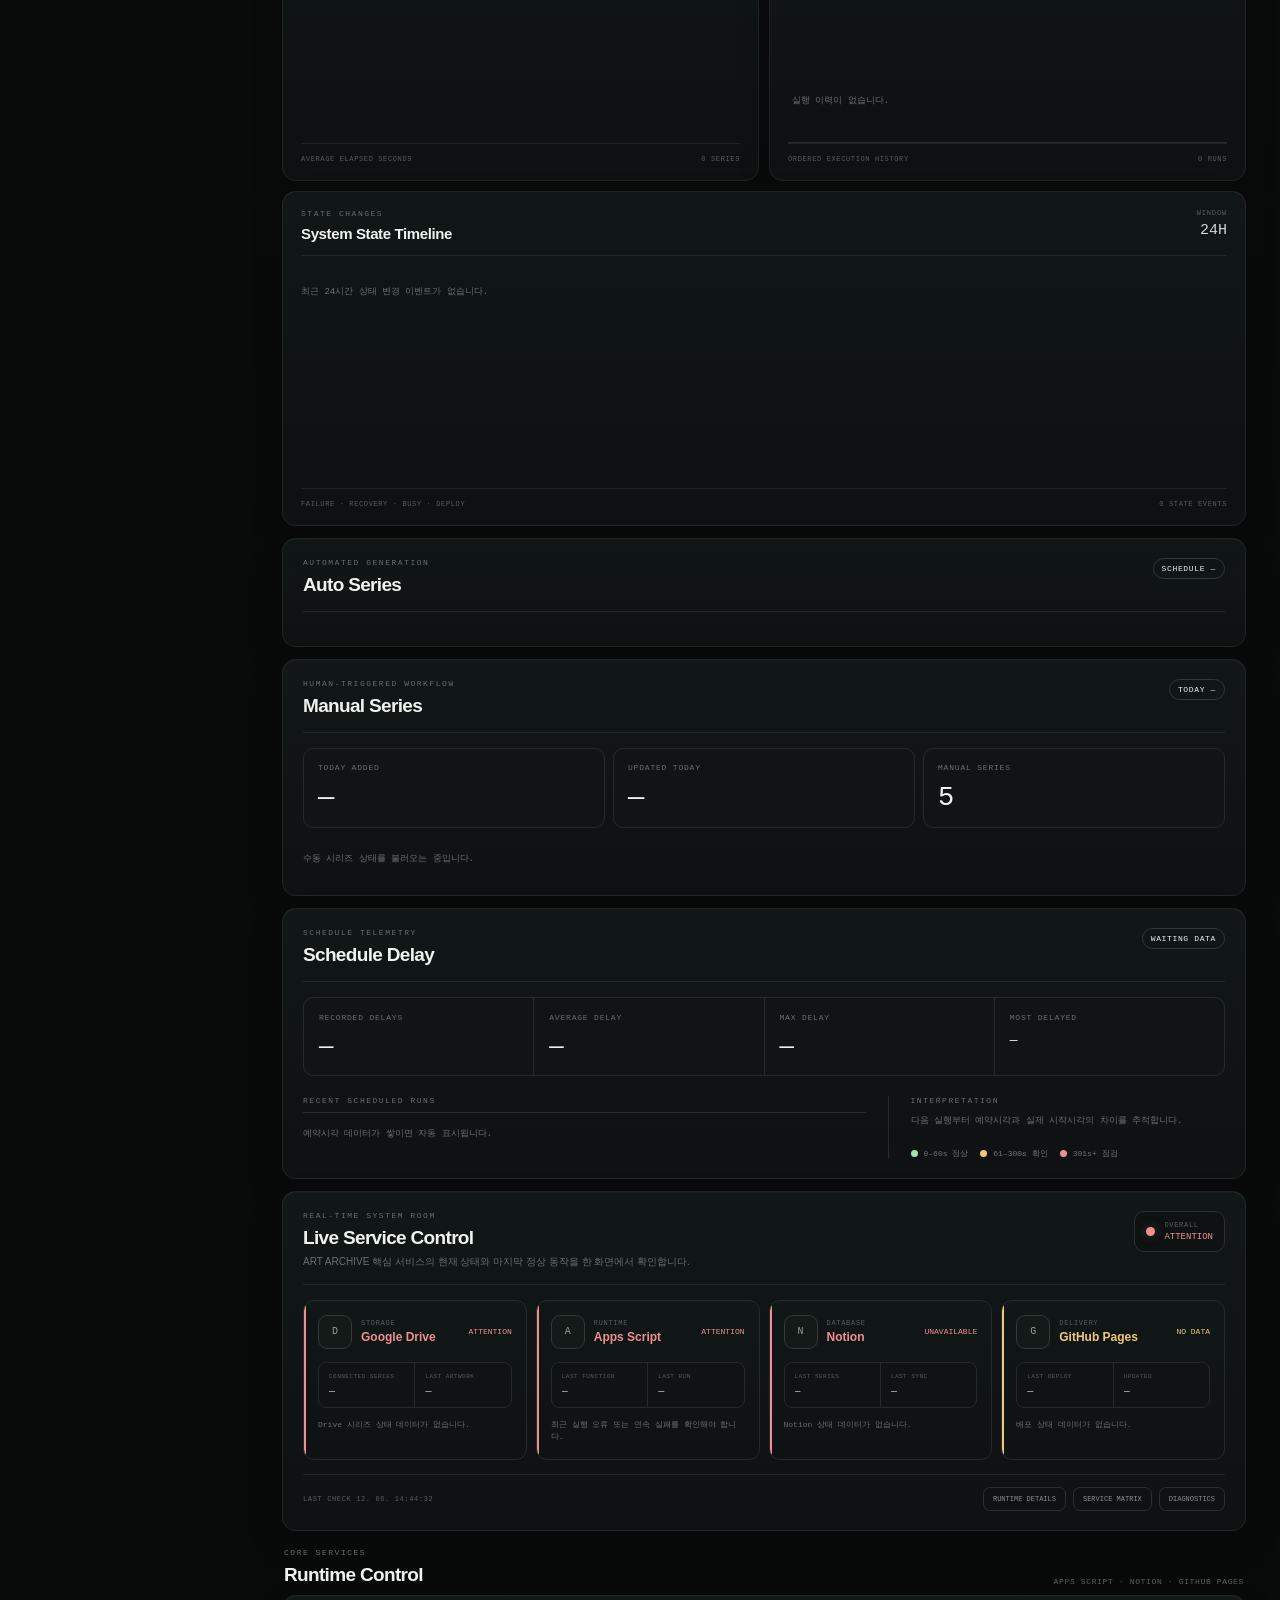
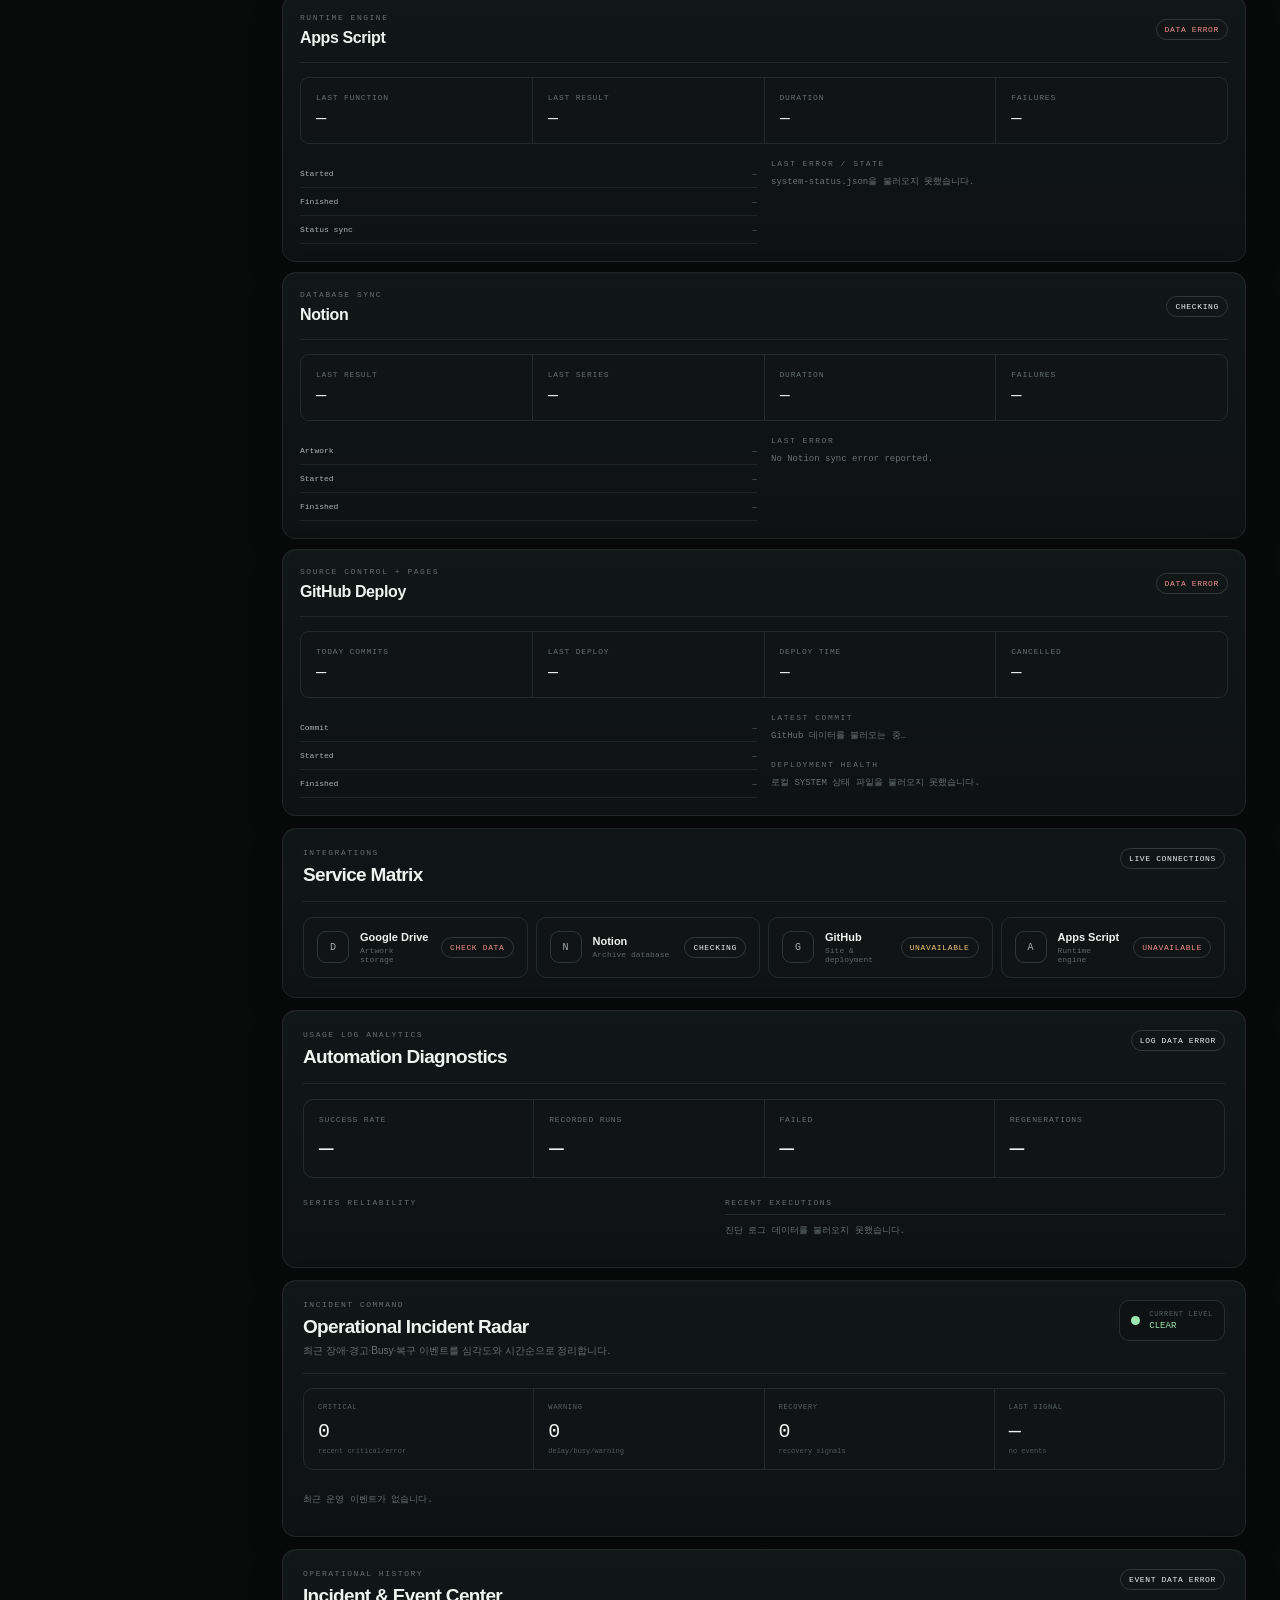
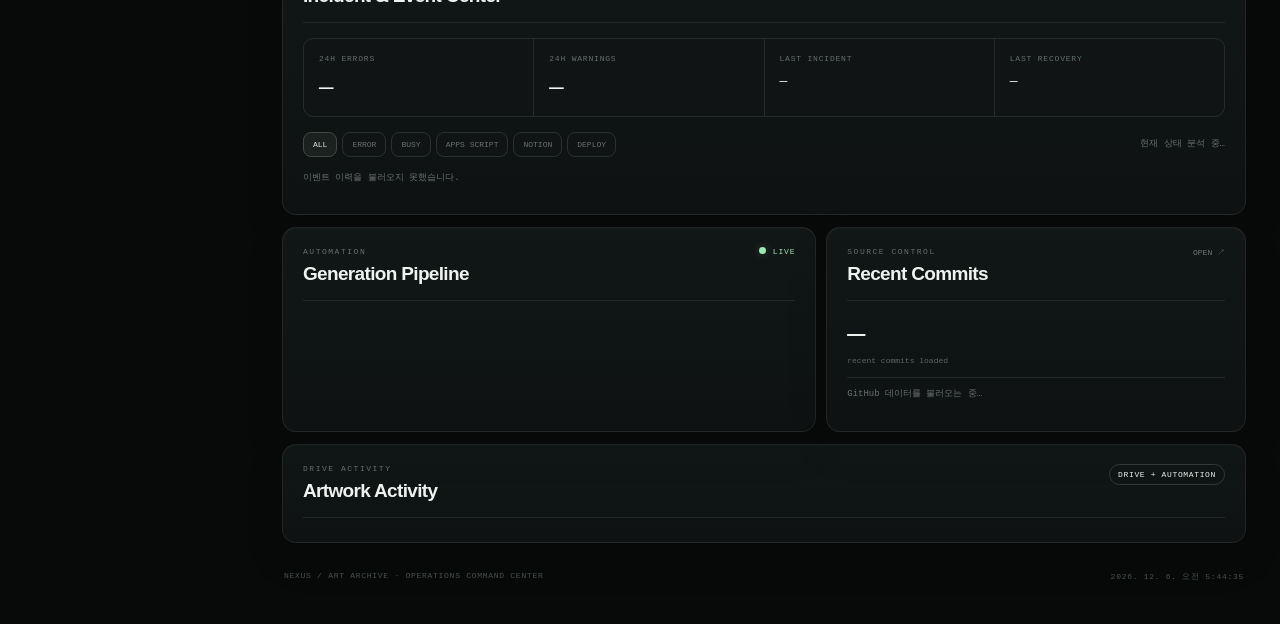
==== commit 508ef45d: "Load ART telemetry migration router" ====
--- a/systems/art-archive/index.html
+++ b/systems/art-archive/index.html
@@ -529,6 +529,7 @@
     <footer><span>NEXUS / ART ARCHIVE · OPERATIONS COMMAND CENTER</span><span id="footerTime"></span></footer>
   </main>
 </div>
+<script src="js/data-router.js?v=1.0.0"></script>
 <script src="js/system.js?v=2.10"></script>
 <script src="js/system-events.js?v=2.0"></script>
 <script src="js/nexus-layer.js?v=1.0.0"></script>
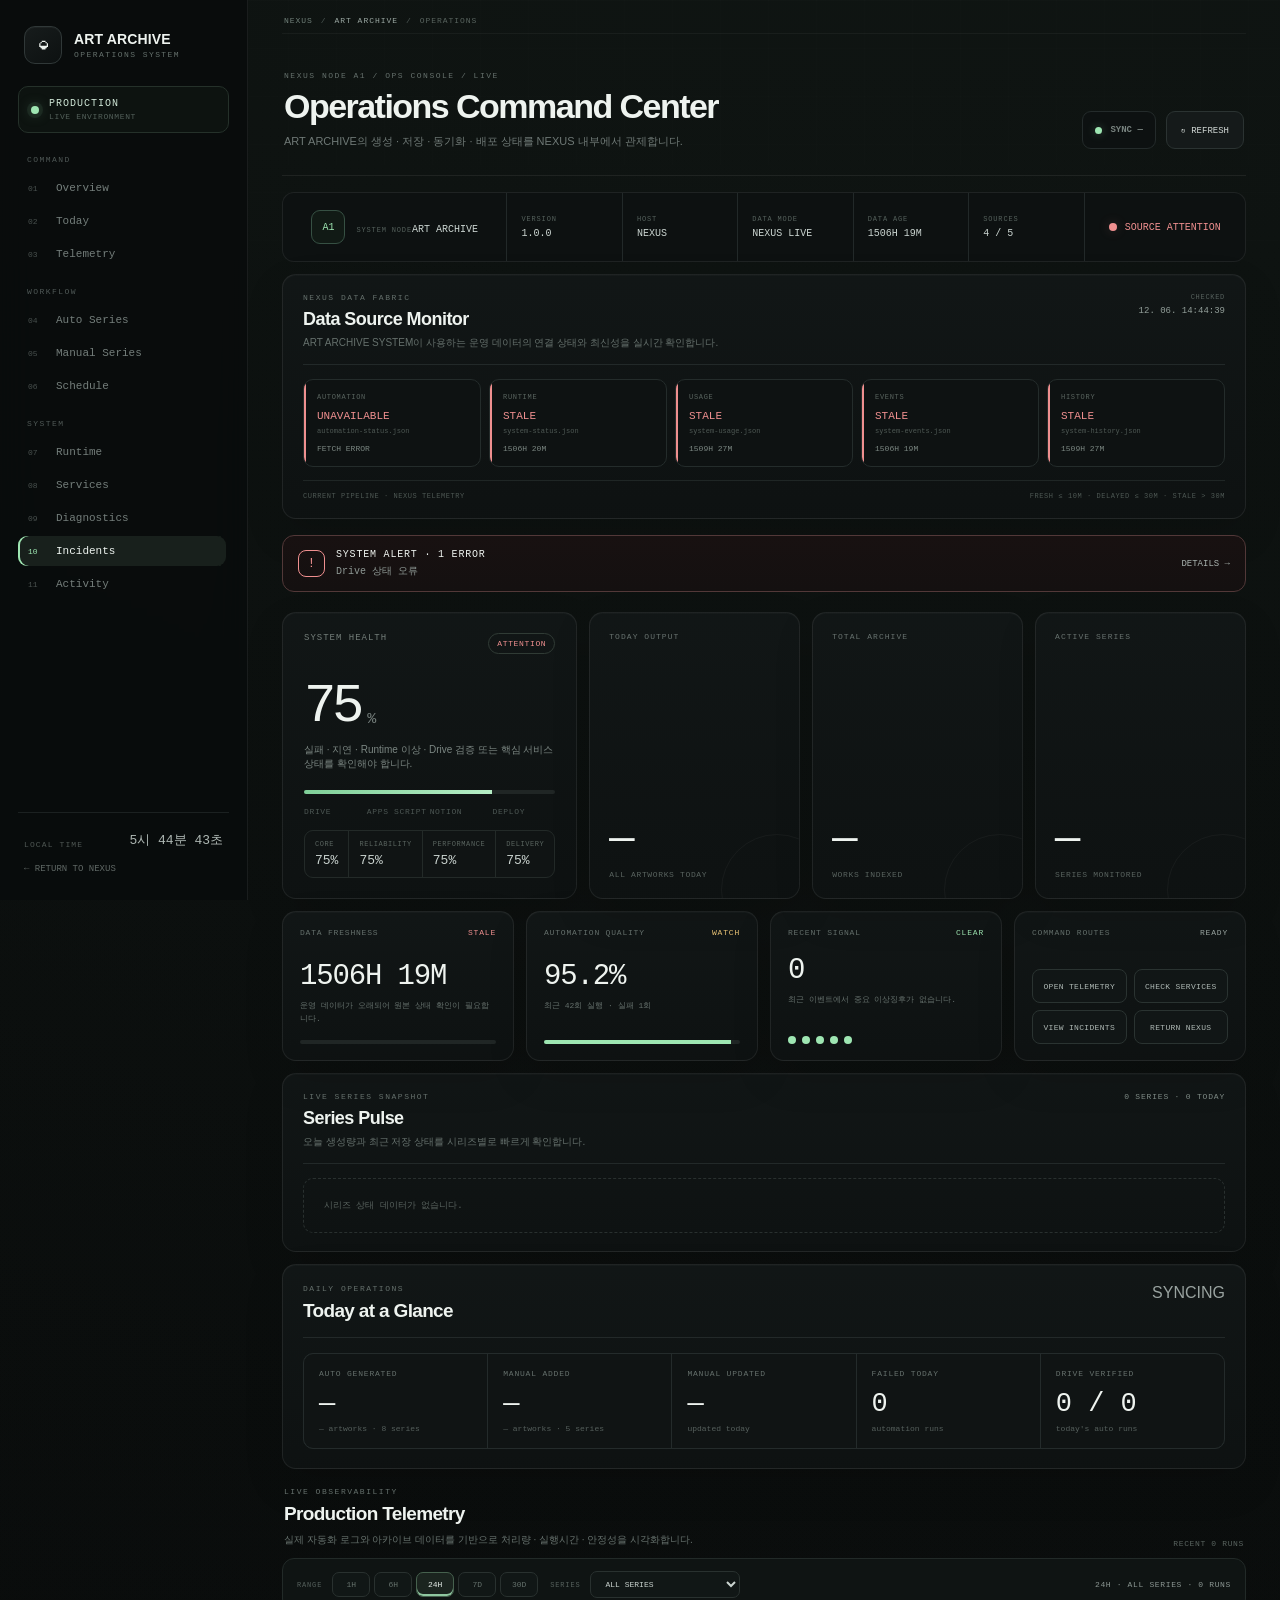
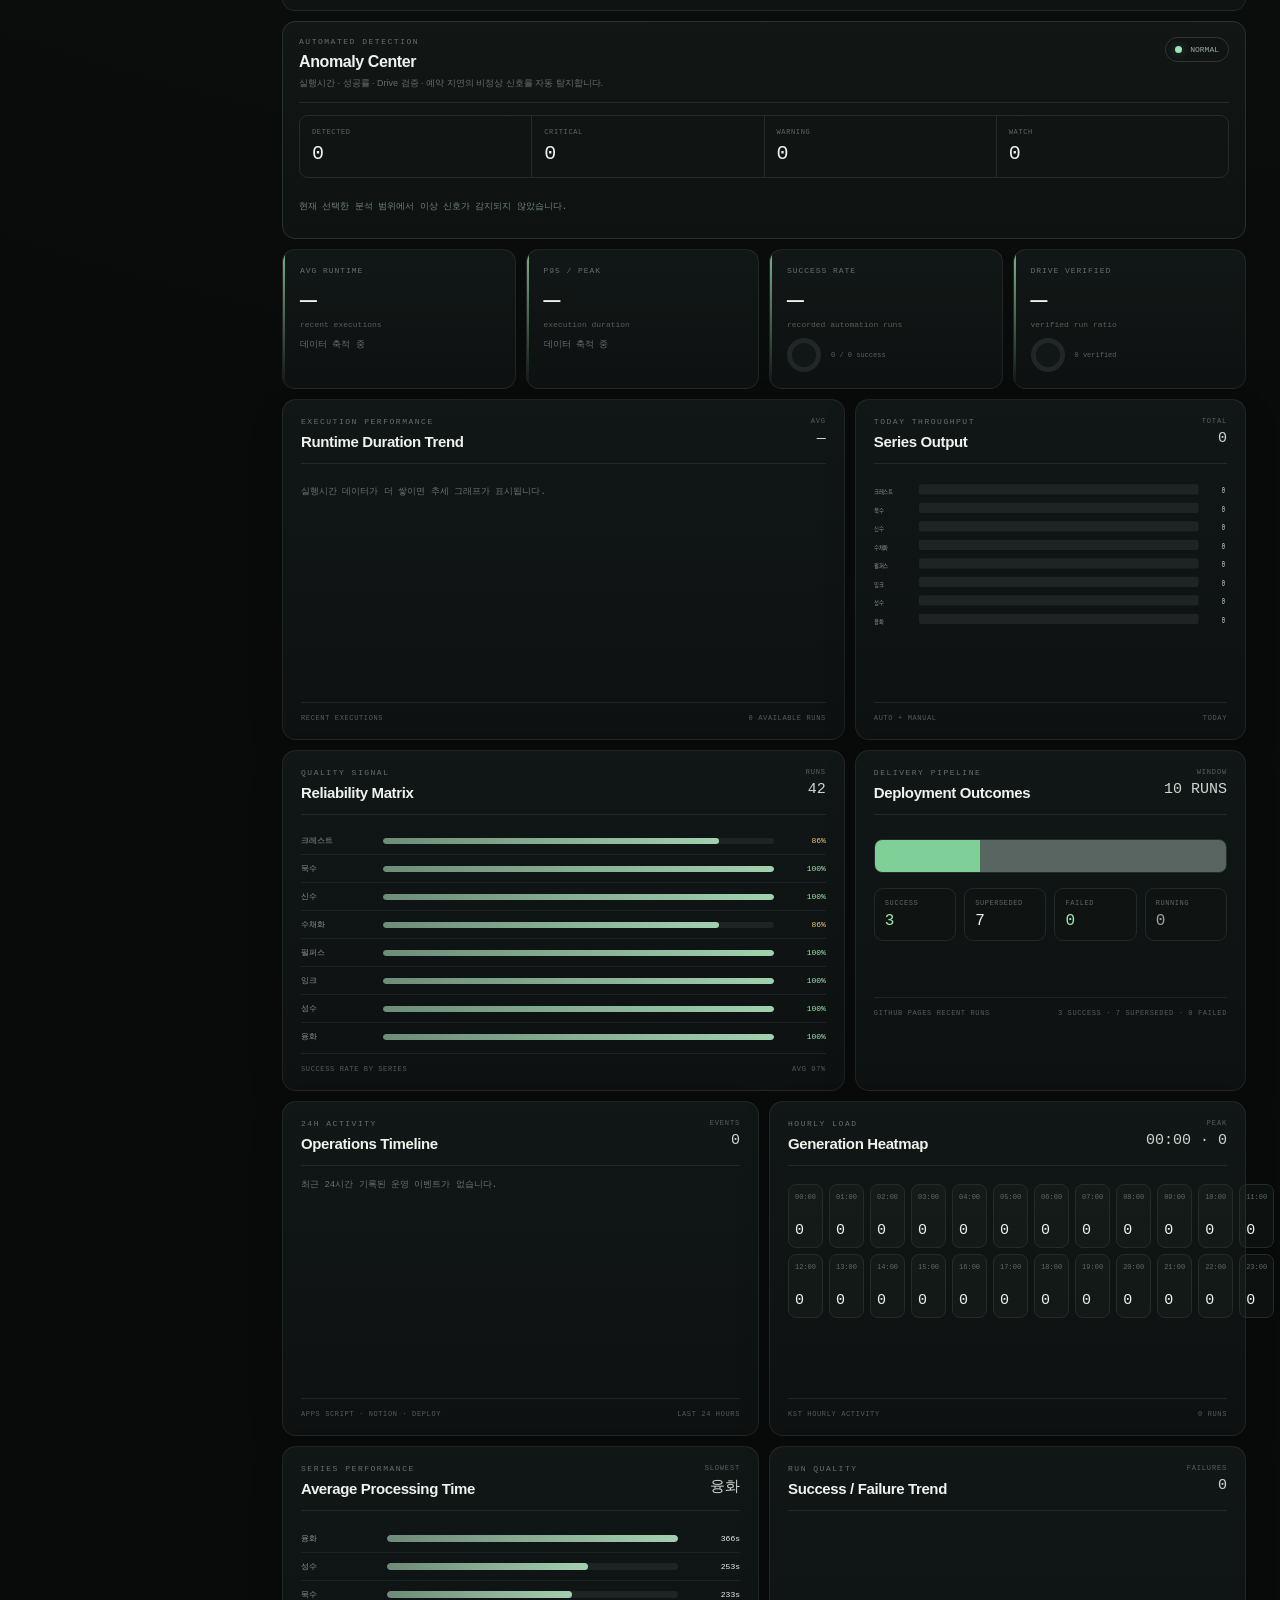
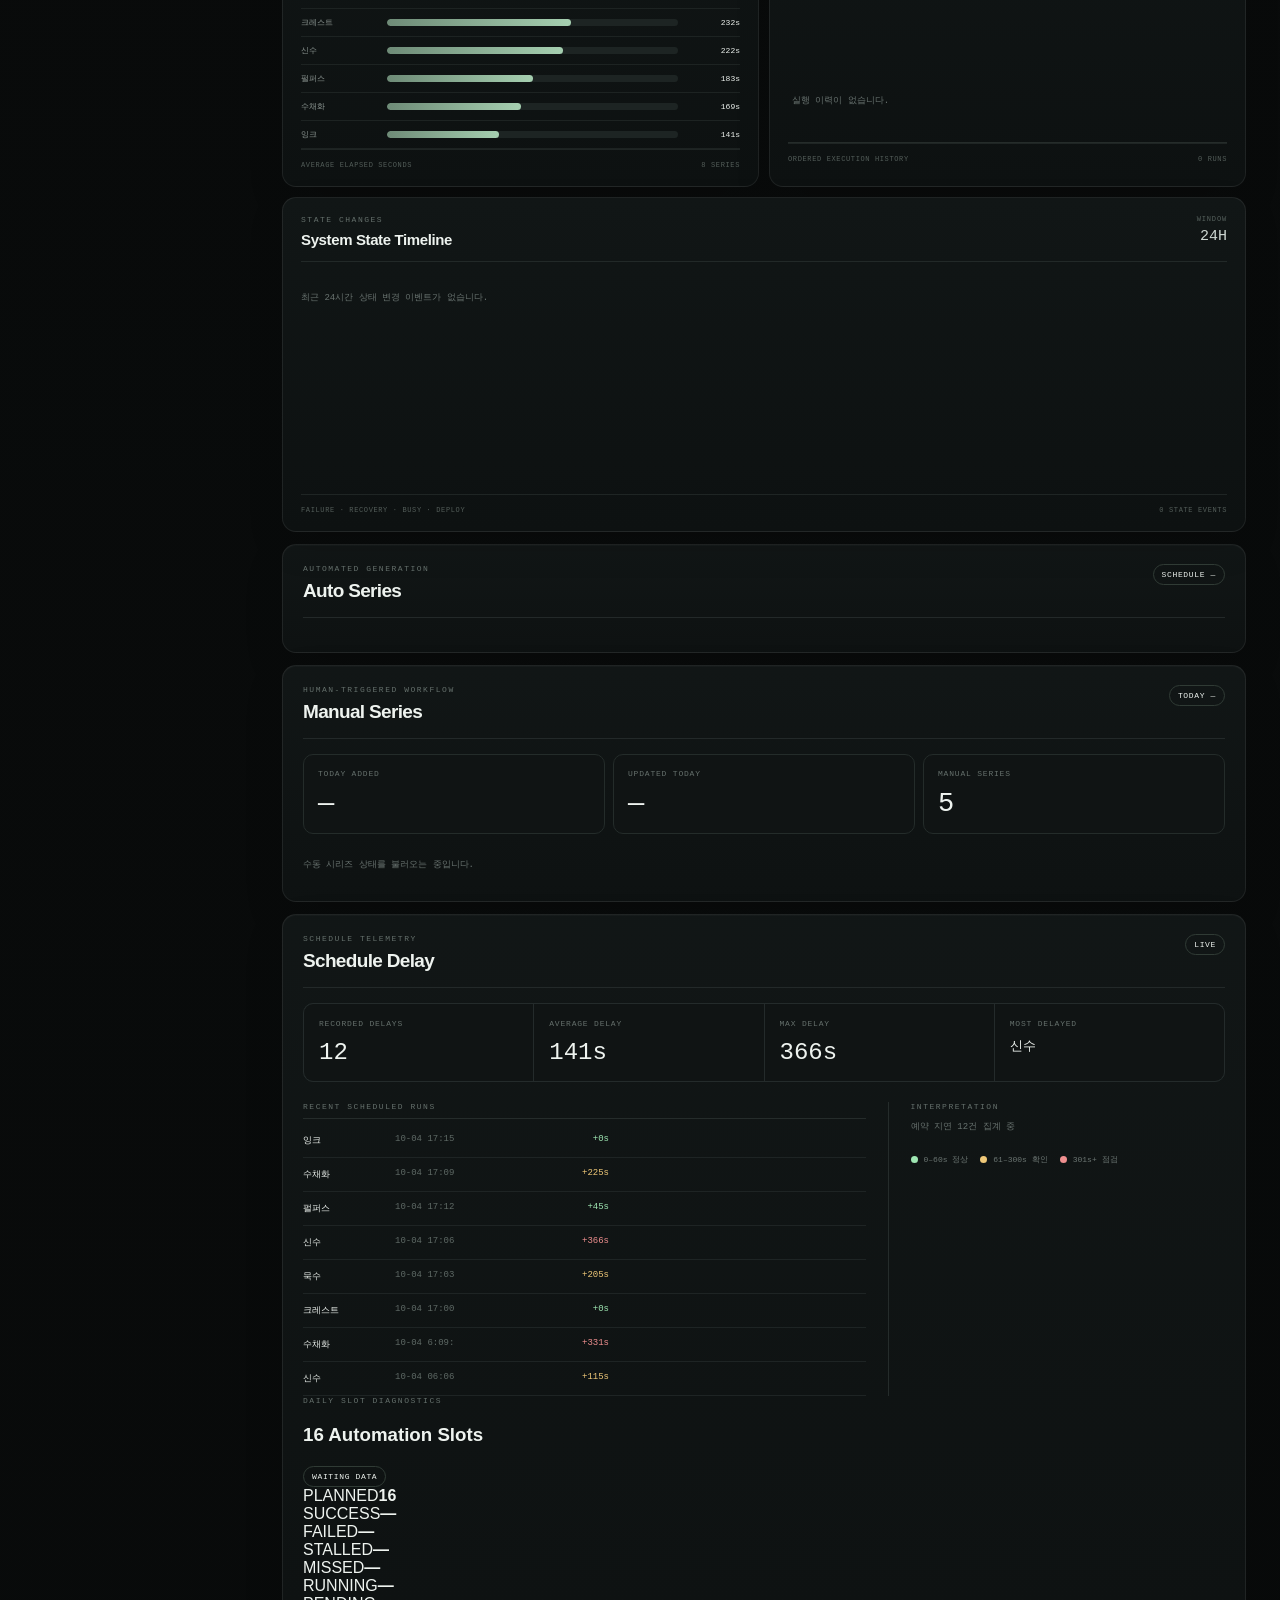
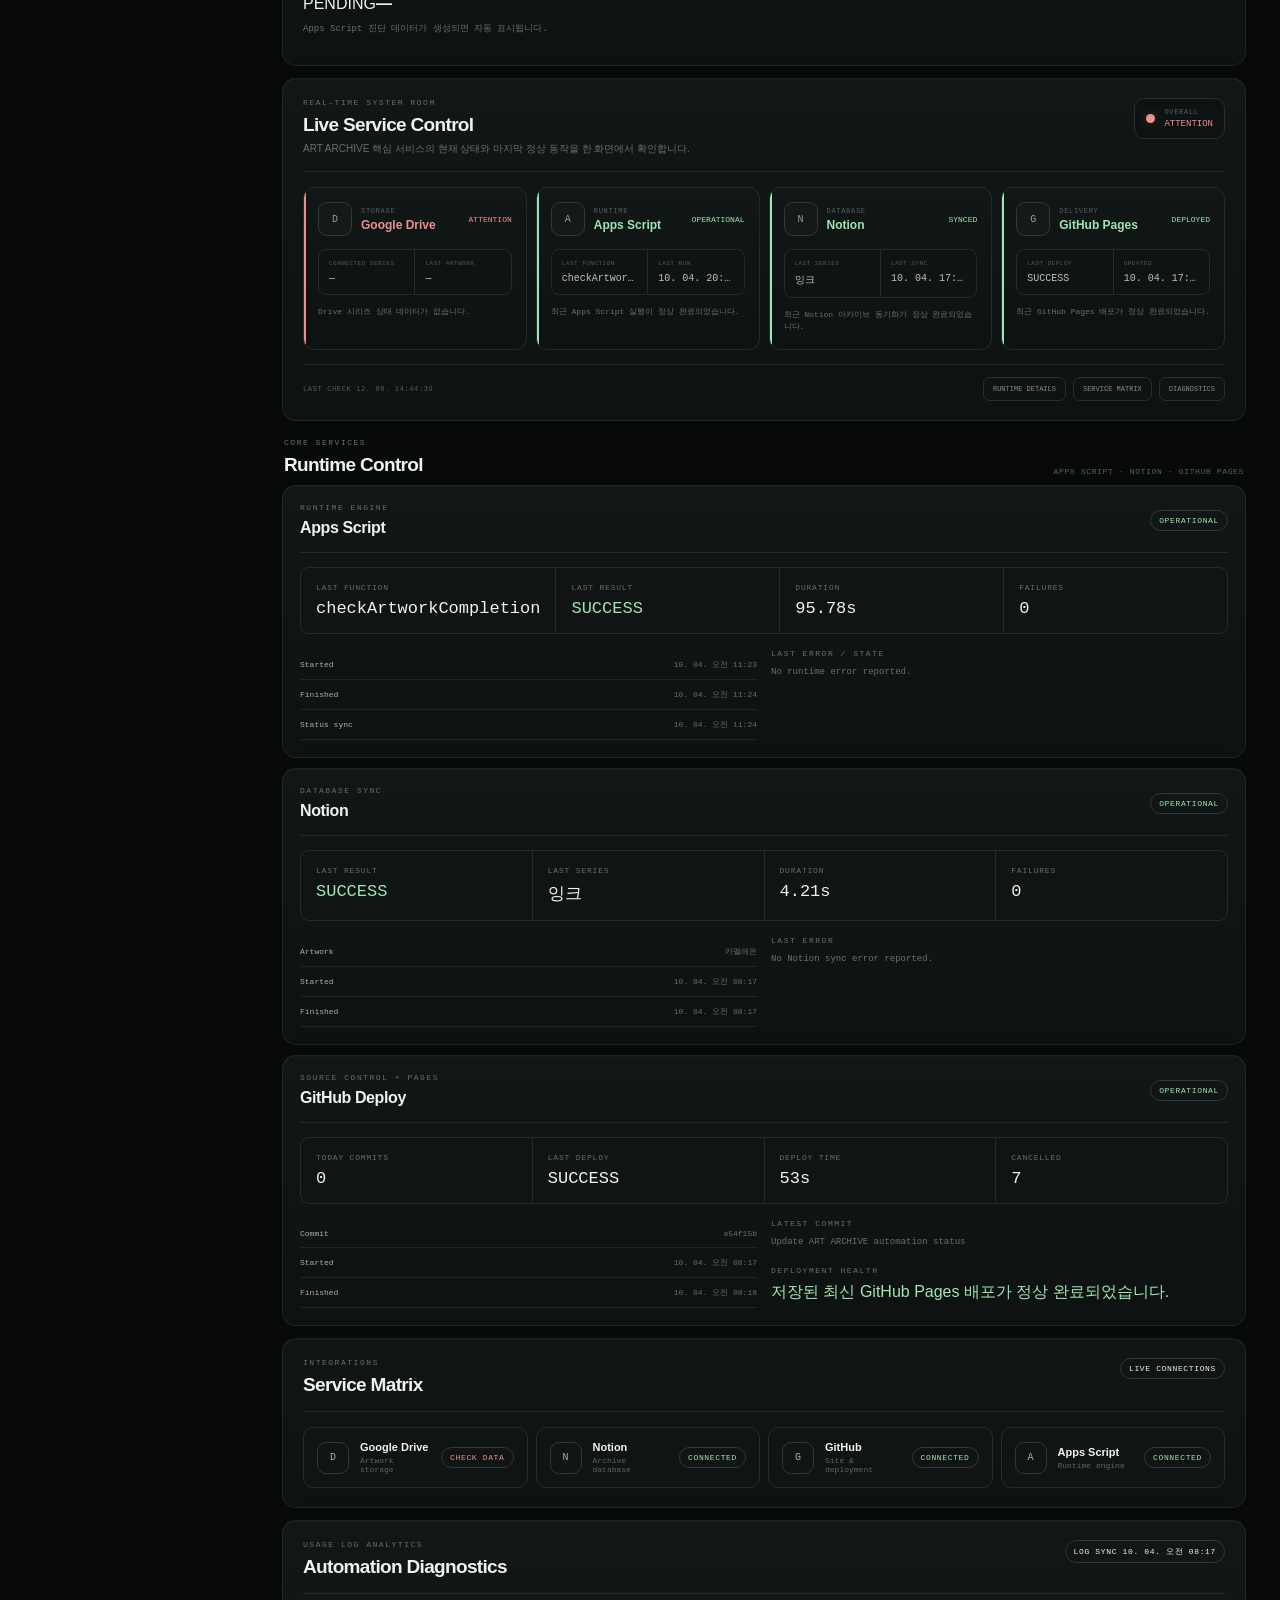
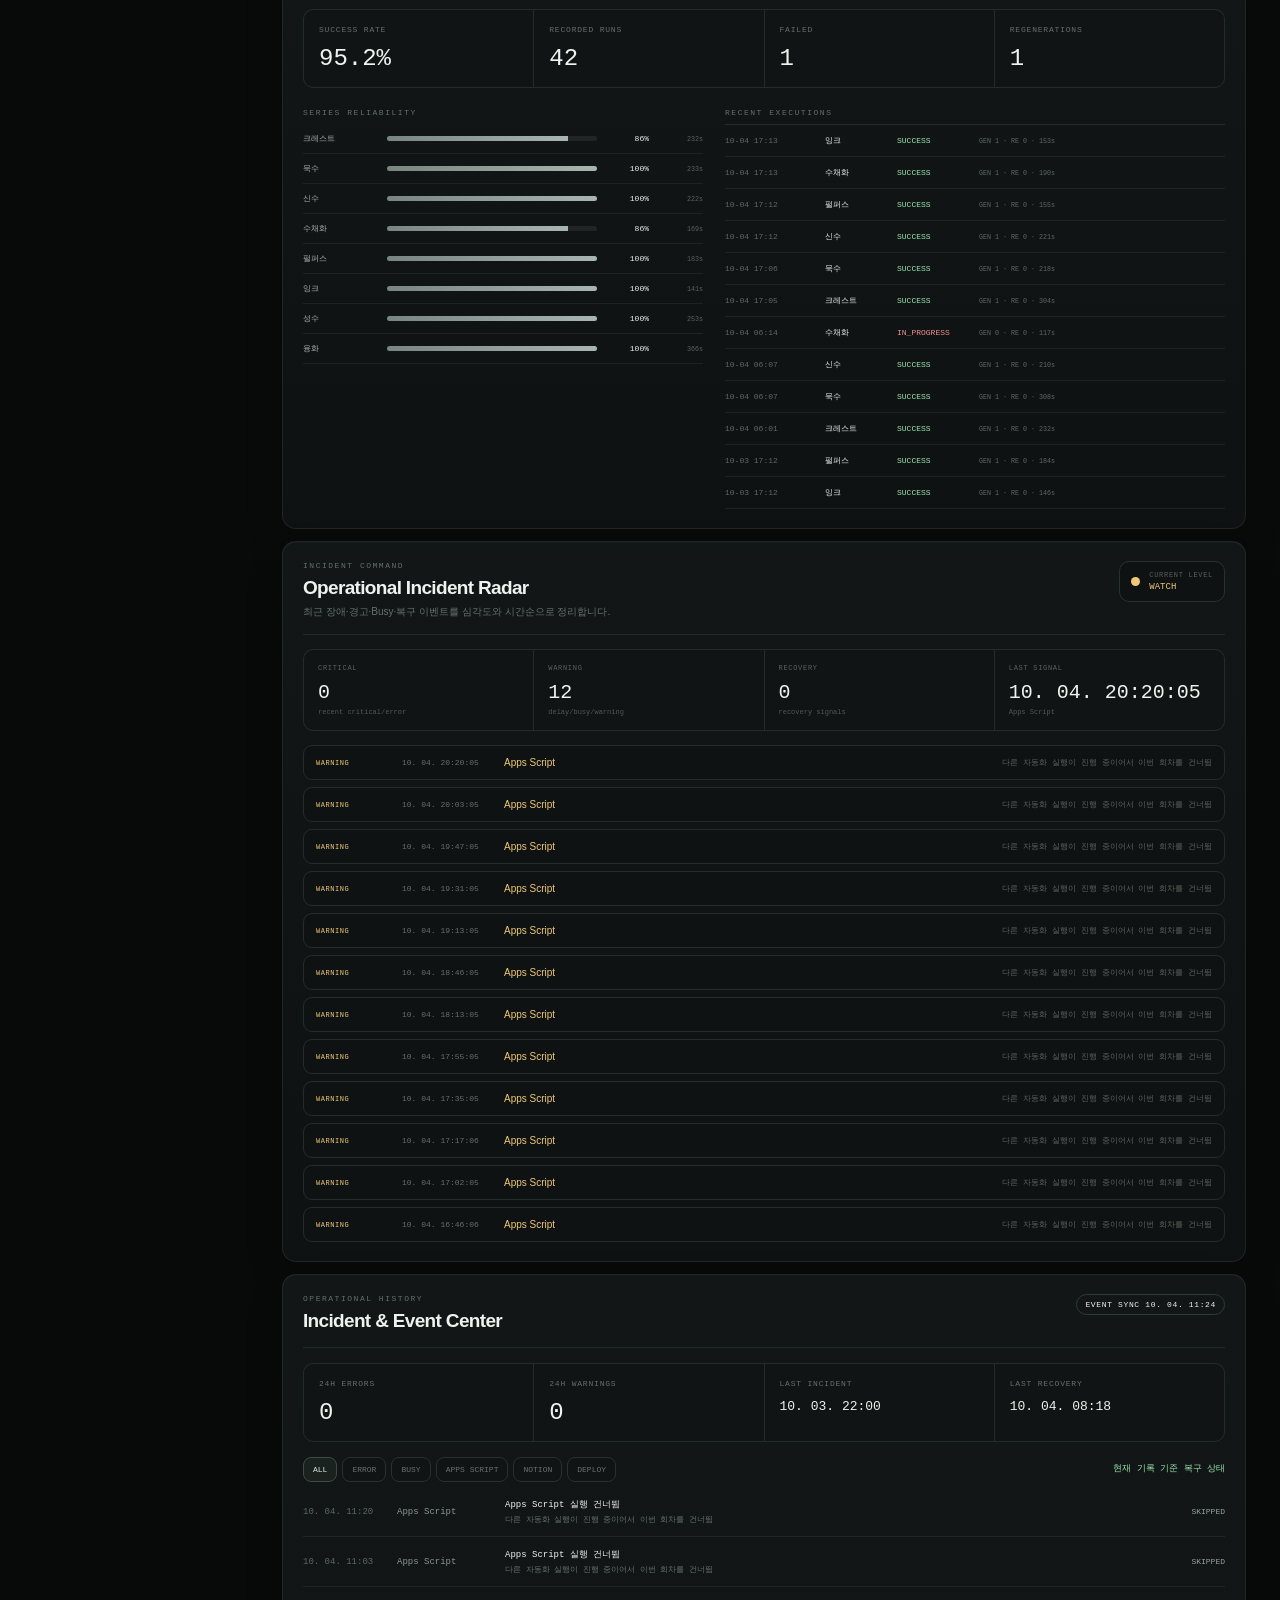
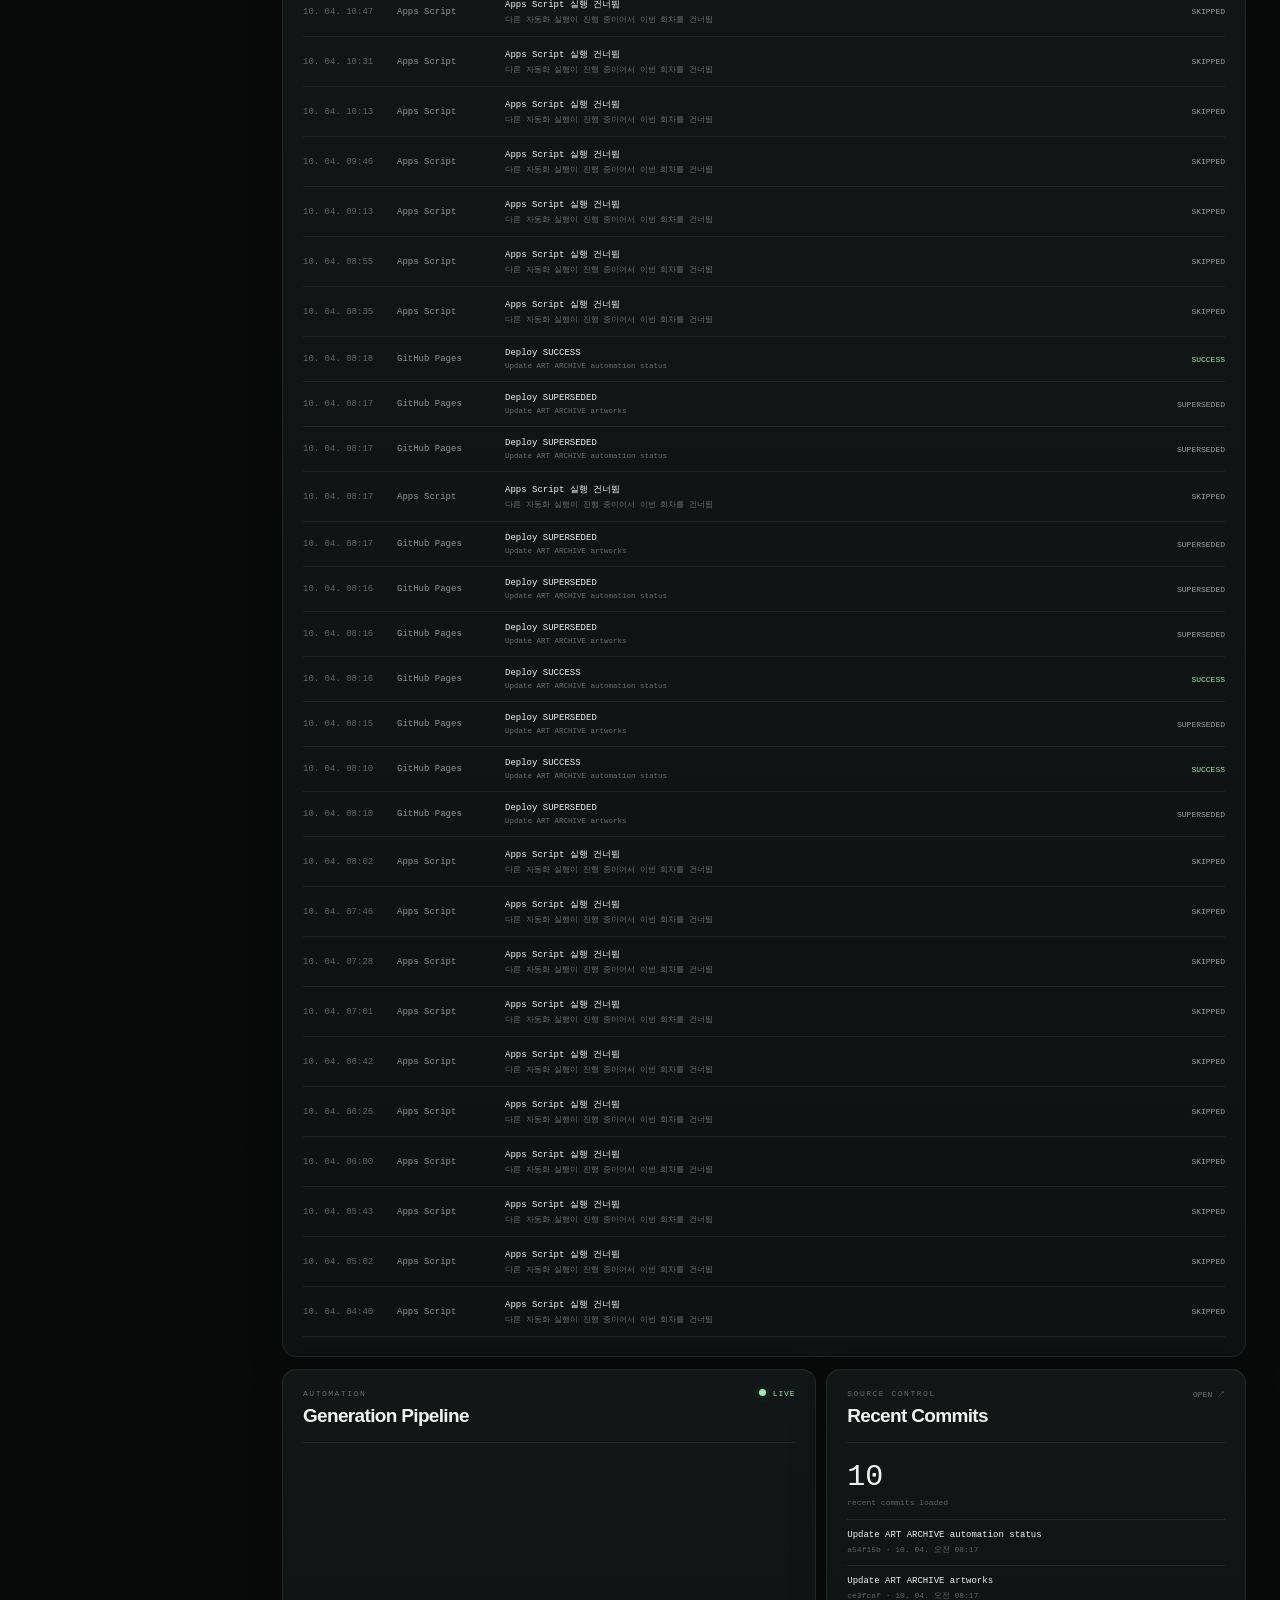
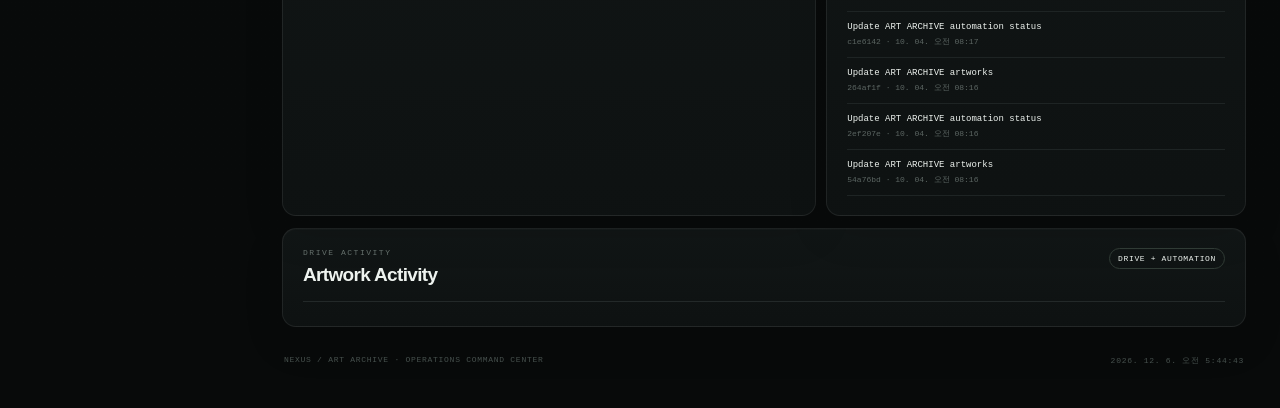
==== commit 90ff3cb0: "Add ART daily automation slot diagnostics" ====
--- a/systems/art-archive/index.html
+++ b/systems/art-archive/index.html
@@ -386,6 +386,23 @@
         <div><p class="eyebrow">RECENT SCHEDULED RUNS</p><div id="delayRunTable" class="delay-run-table"><p class="muted">예약시각 데이터가 쌓이면 자동 표시됩니다.</p></div></div>
         <div class="insight-box"><p class="eyebrow">INTERPRETATION</p><p id="delayCopy" class="muted">다음 실행부터 예약시각과 실제 시작시각의 차이를 추적합니다.</p><div class="legend"><span><i class="good-dot"></i>0–60s 정상</span><span><i class="warn-dot"></i>61–300s 확인</span><span><i class="bad-dot"></i>301s+ 점검</span></div></div>
       </div>
+
+      <div class="slot-diagnostics" id="slotDiagnostics">
+        <div class="slot-diagnostics-head">
+          <div><p class="eyebrow">DAILY SLOT DIAGNOSTICS</p><h3>16 Automation Slots</h3></div>
+          <span id="slotDiagState" class="section-state">WAITING DATA</span>
+        </div>
+        <div class="slot-summary-grid">
+          <div><span>PLANNED</span><strong id="slotPlanned">16</strong></div>
+          <div><span>SUCCESS</span><strong id="slotSuccess">—</strong></div>
+          <div><span>FAILED</span><strong id="slotFailed">—</strong></div>
+          <div><span>STALLED</span><strong id="slotStalled">—</strong></div>
+          <div><span>MISSED</span><strong id="slotMissed">—</strong></div>
+          <div><span>RUNNING</span><strong id="slotRunning">—</strong></div>
+          <div><span>PENDING</span><strong id="slotPending">—</strong></div>
+        </div>
+        <div id="slotGrid" class="slot-grid"><p class="muted">Apps Script 진단 데이터가 생성되면 자동 표시됩니다.</p></div>
+      </div>
     </section>
 
     <section class="live-system-room panel" id="live-room">
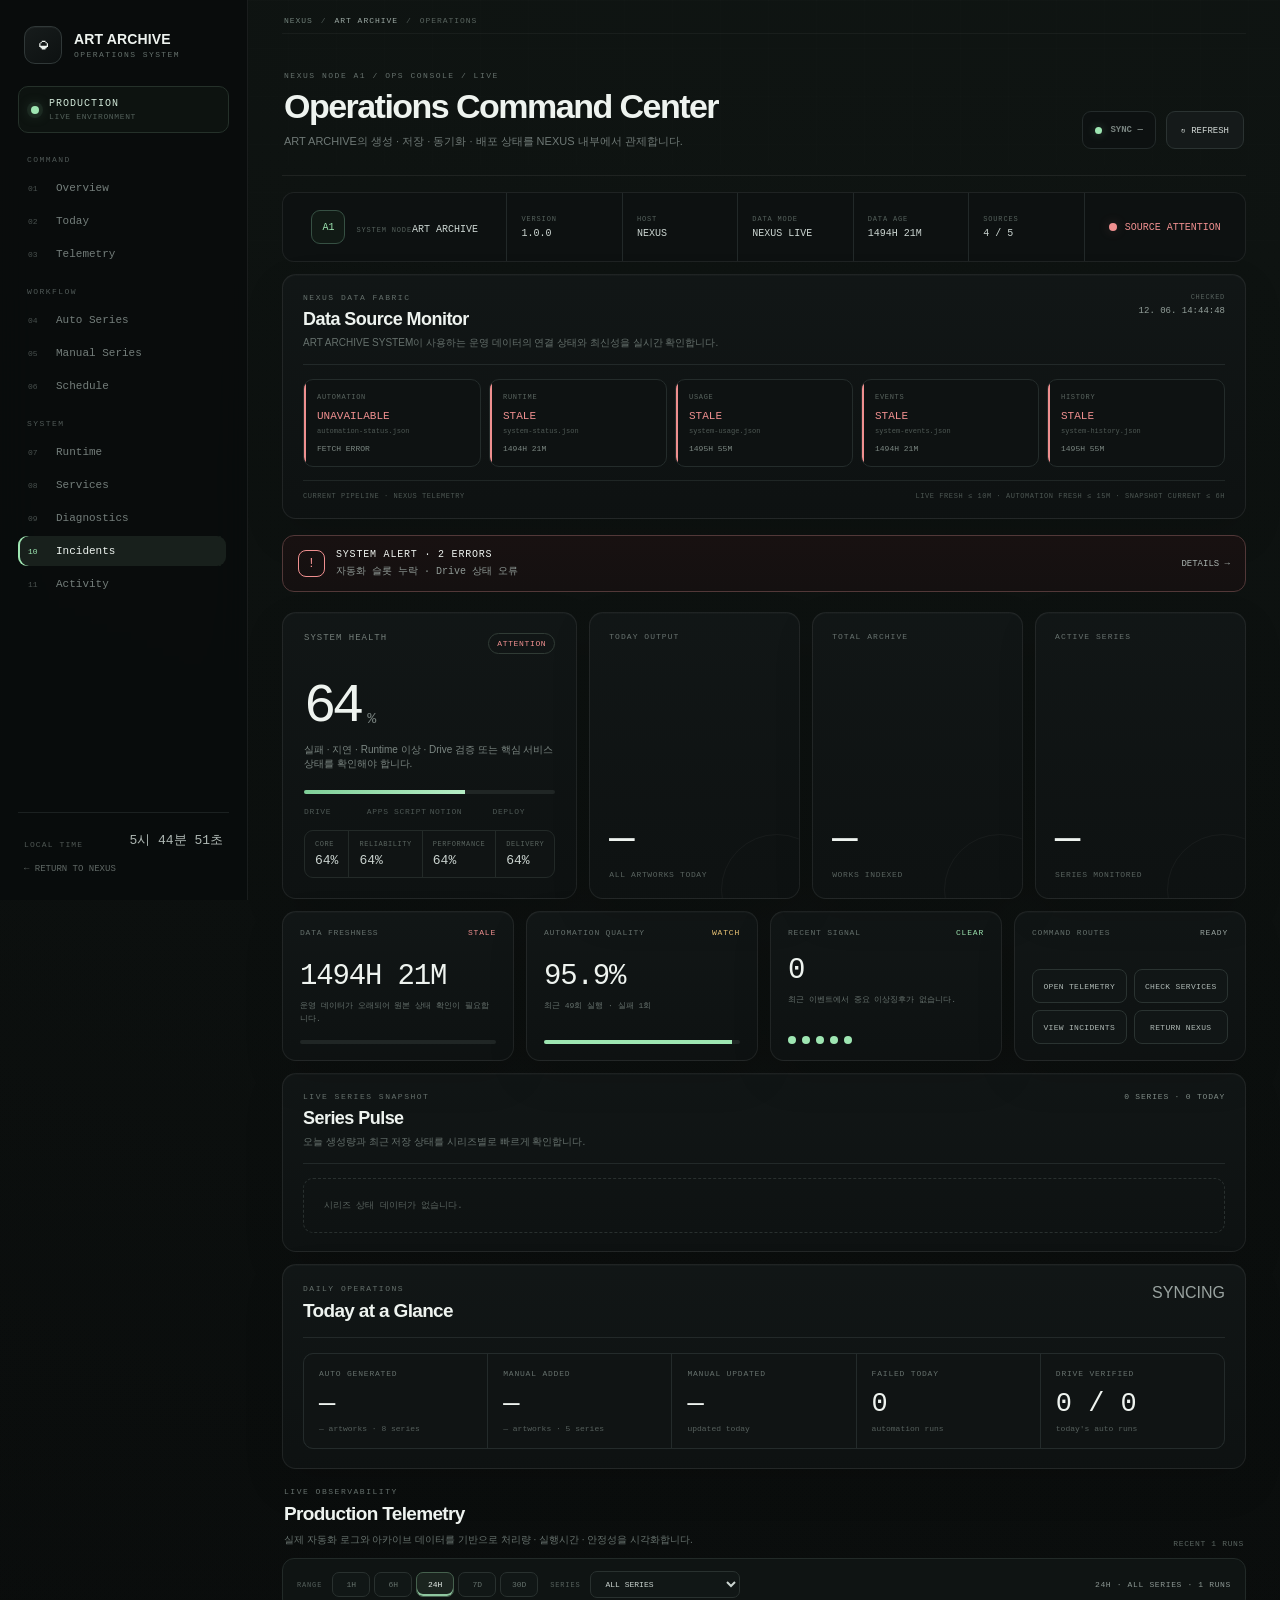
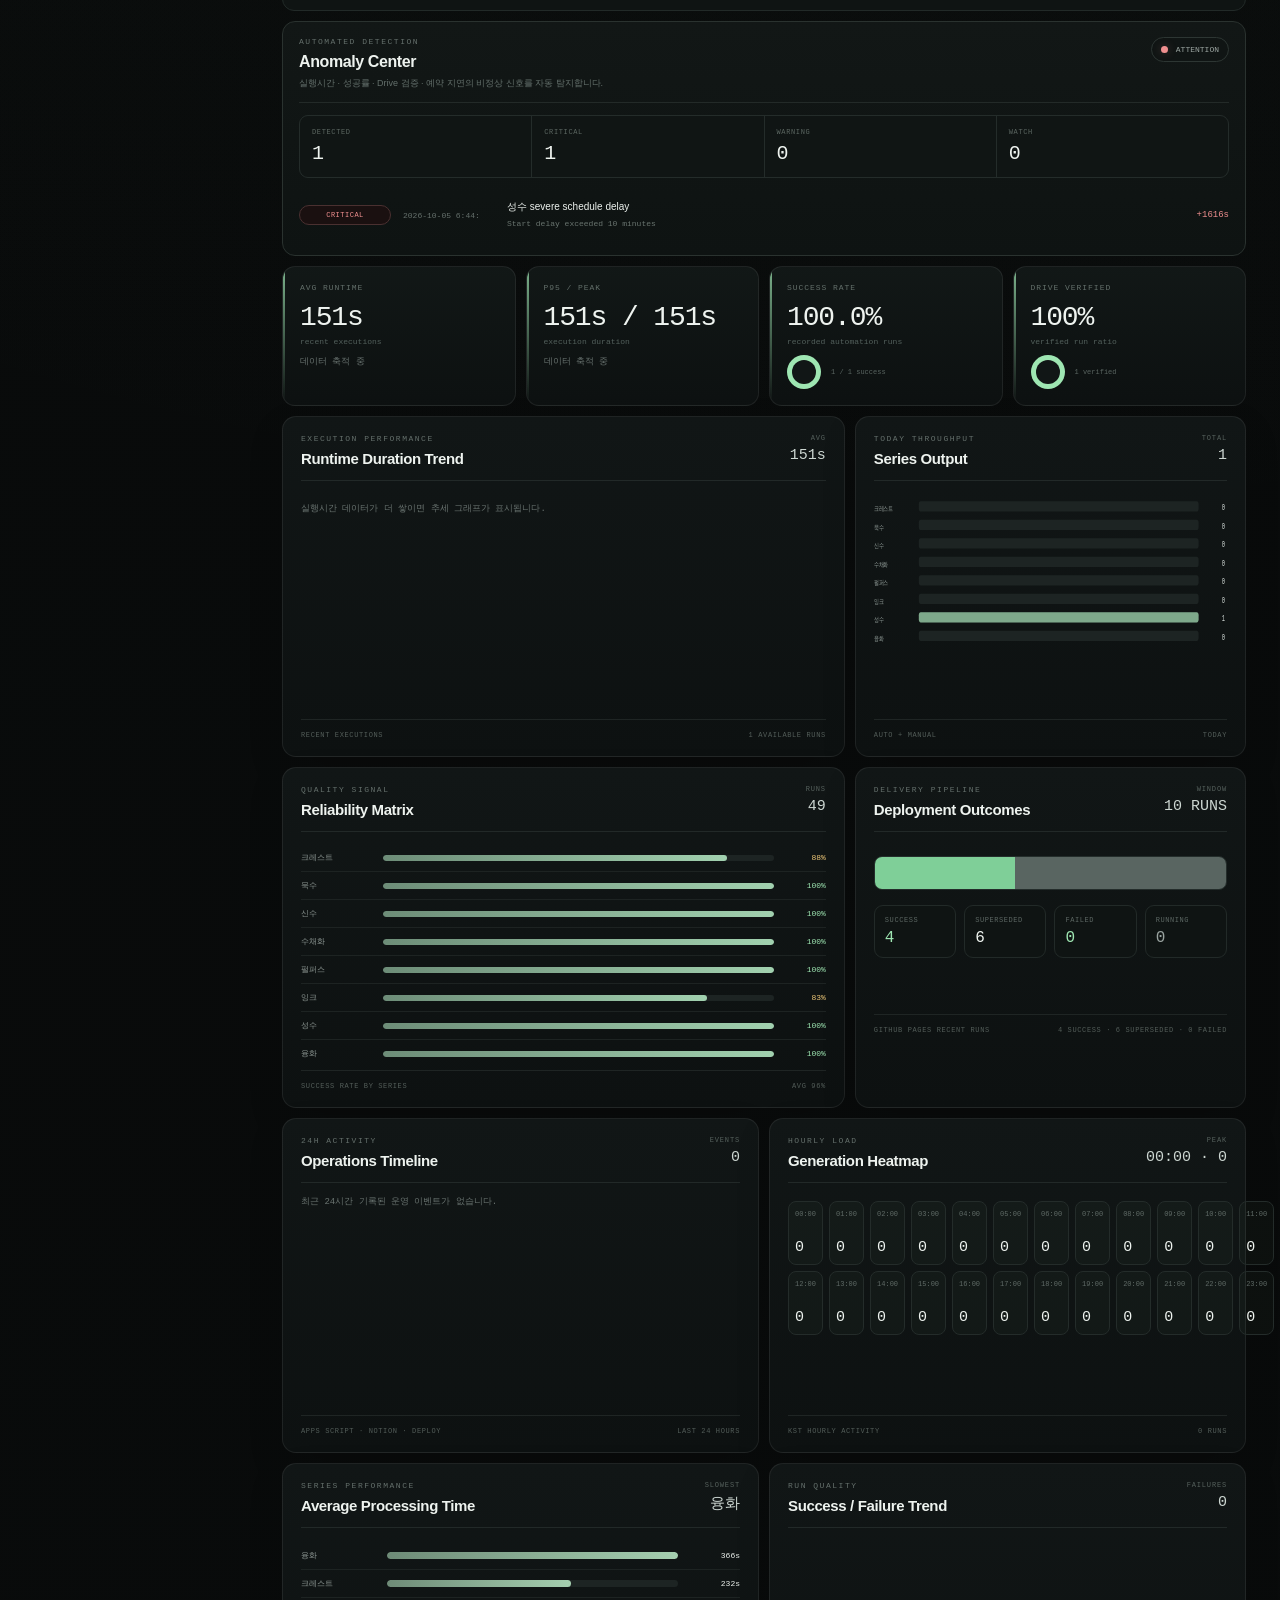
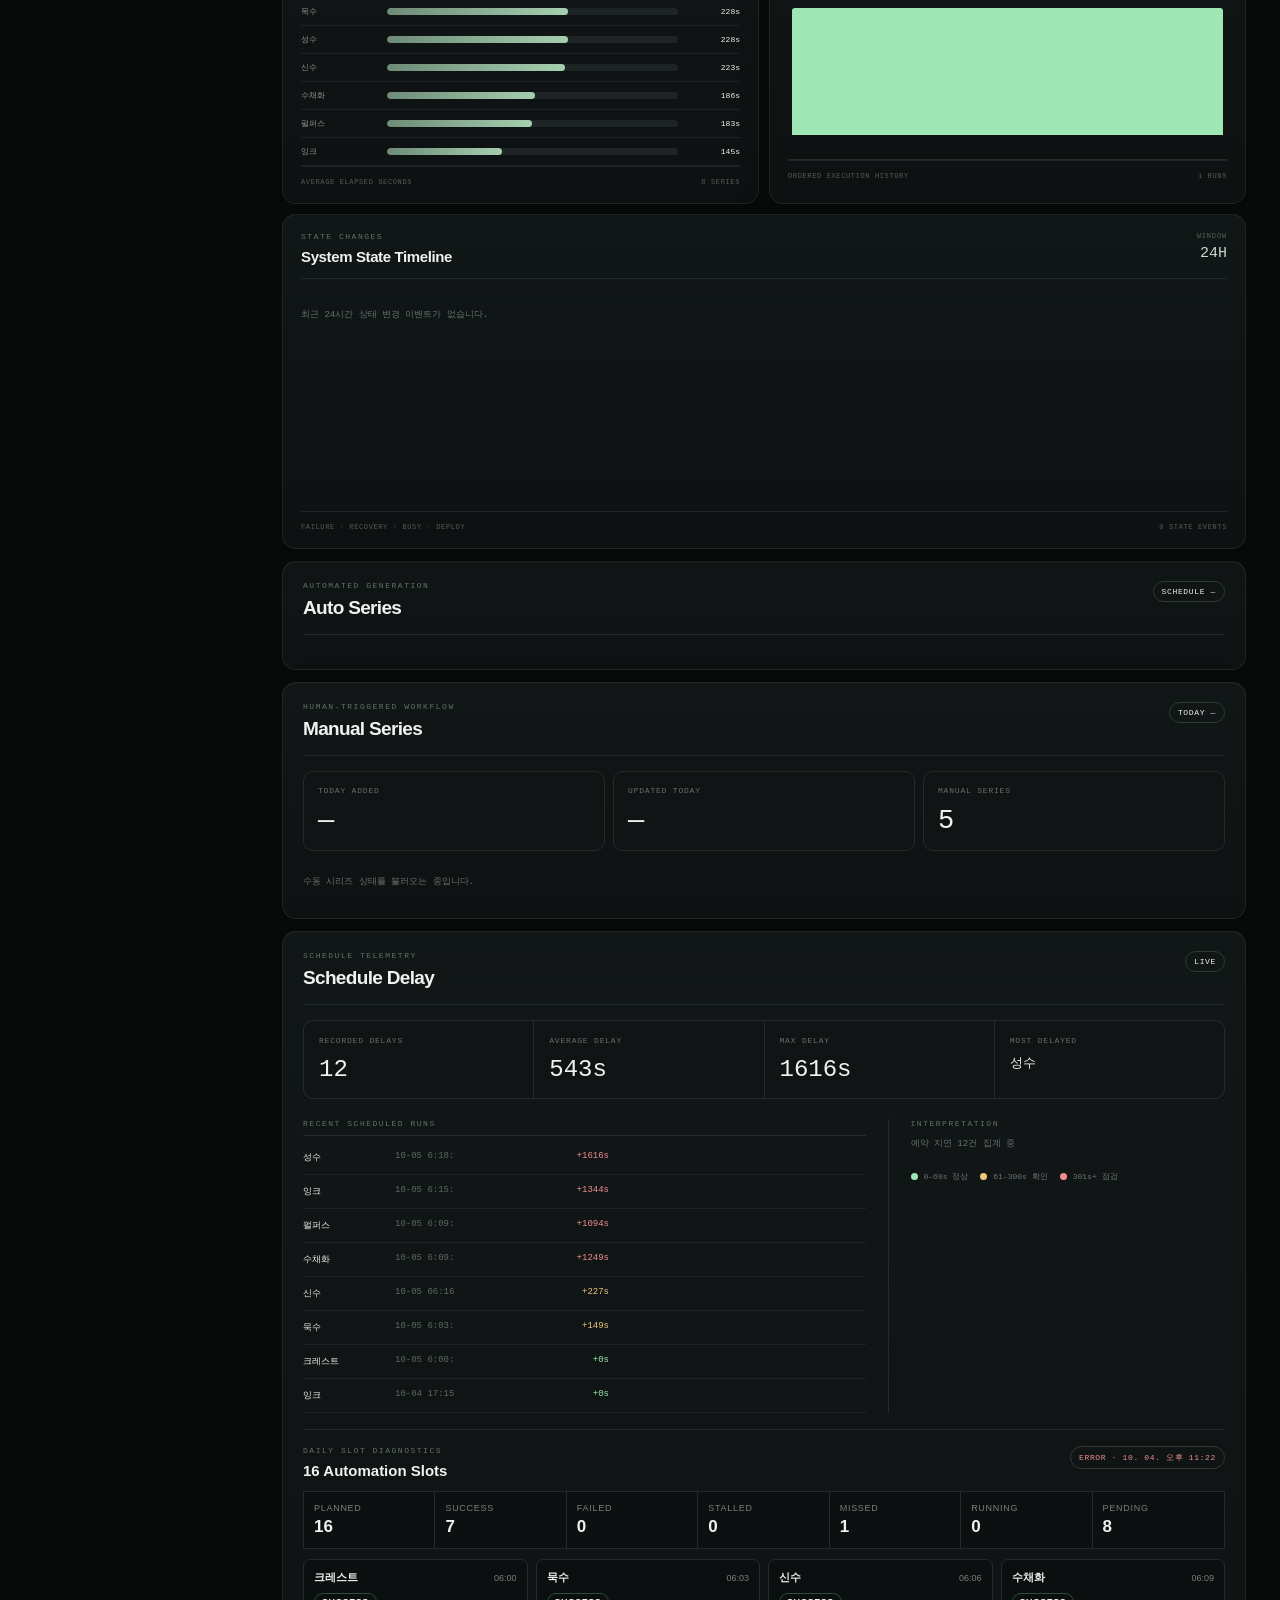
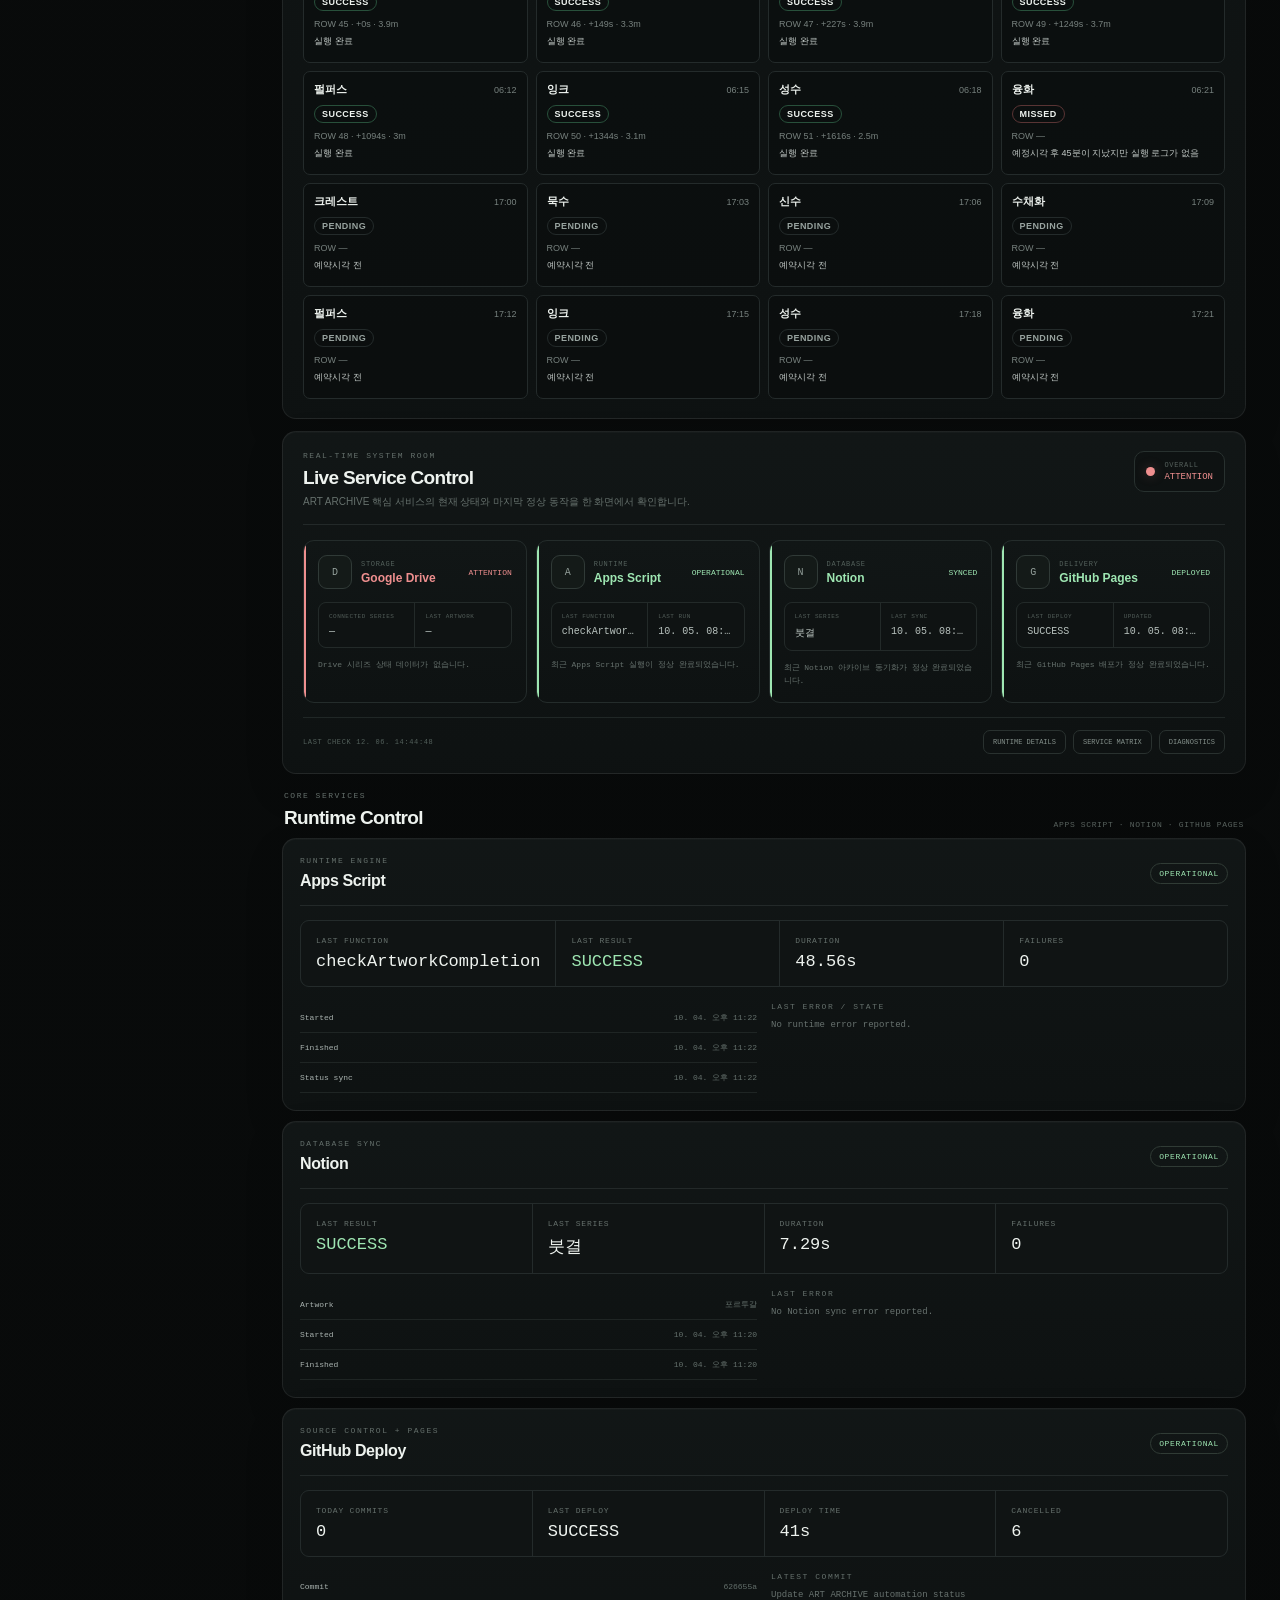
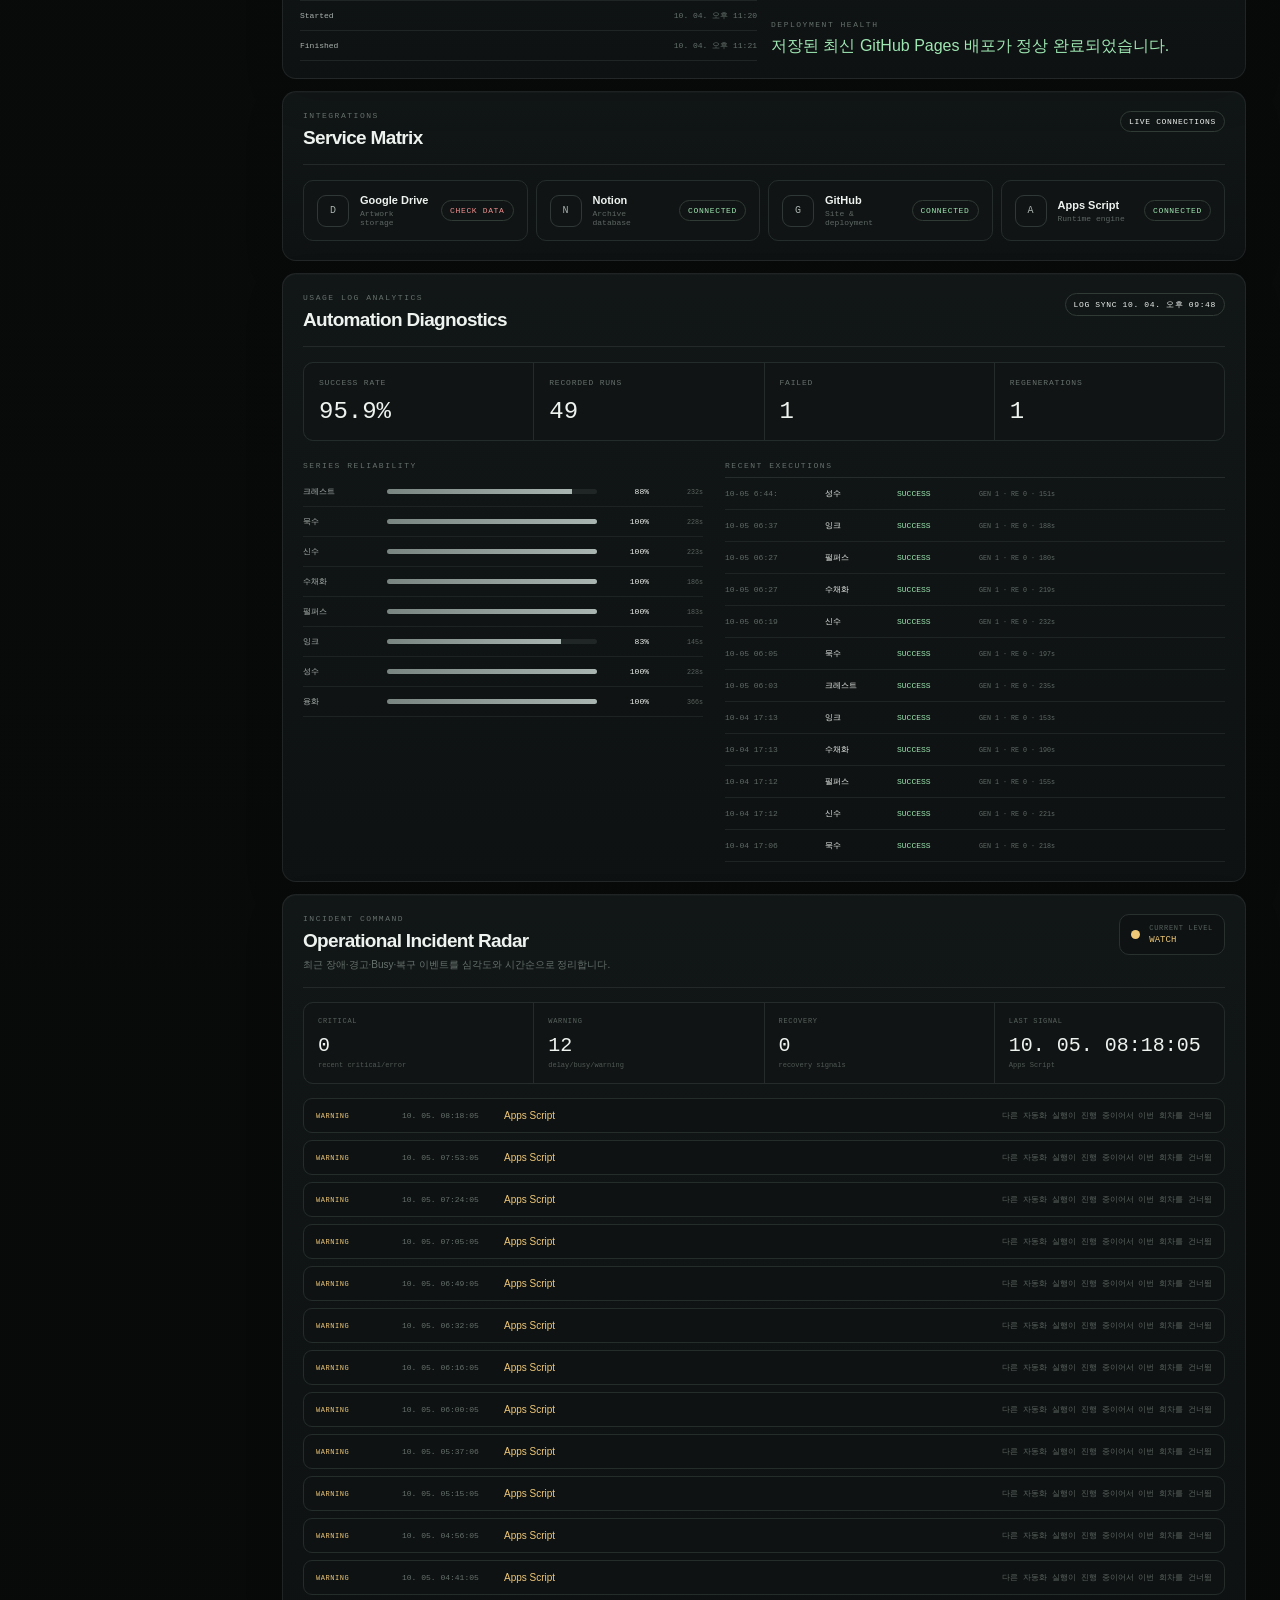
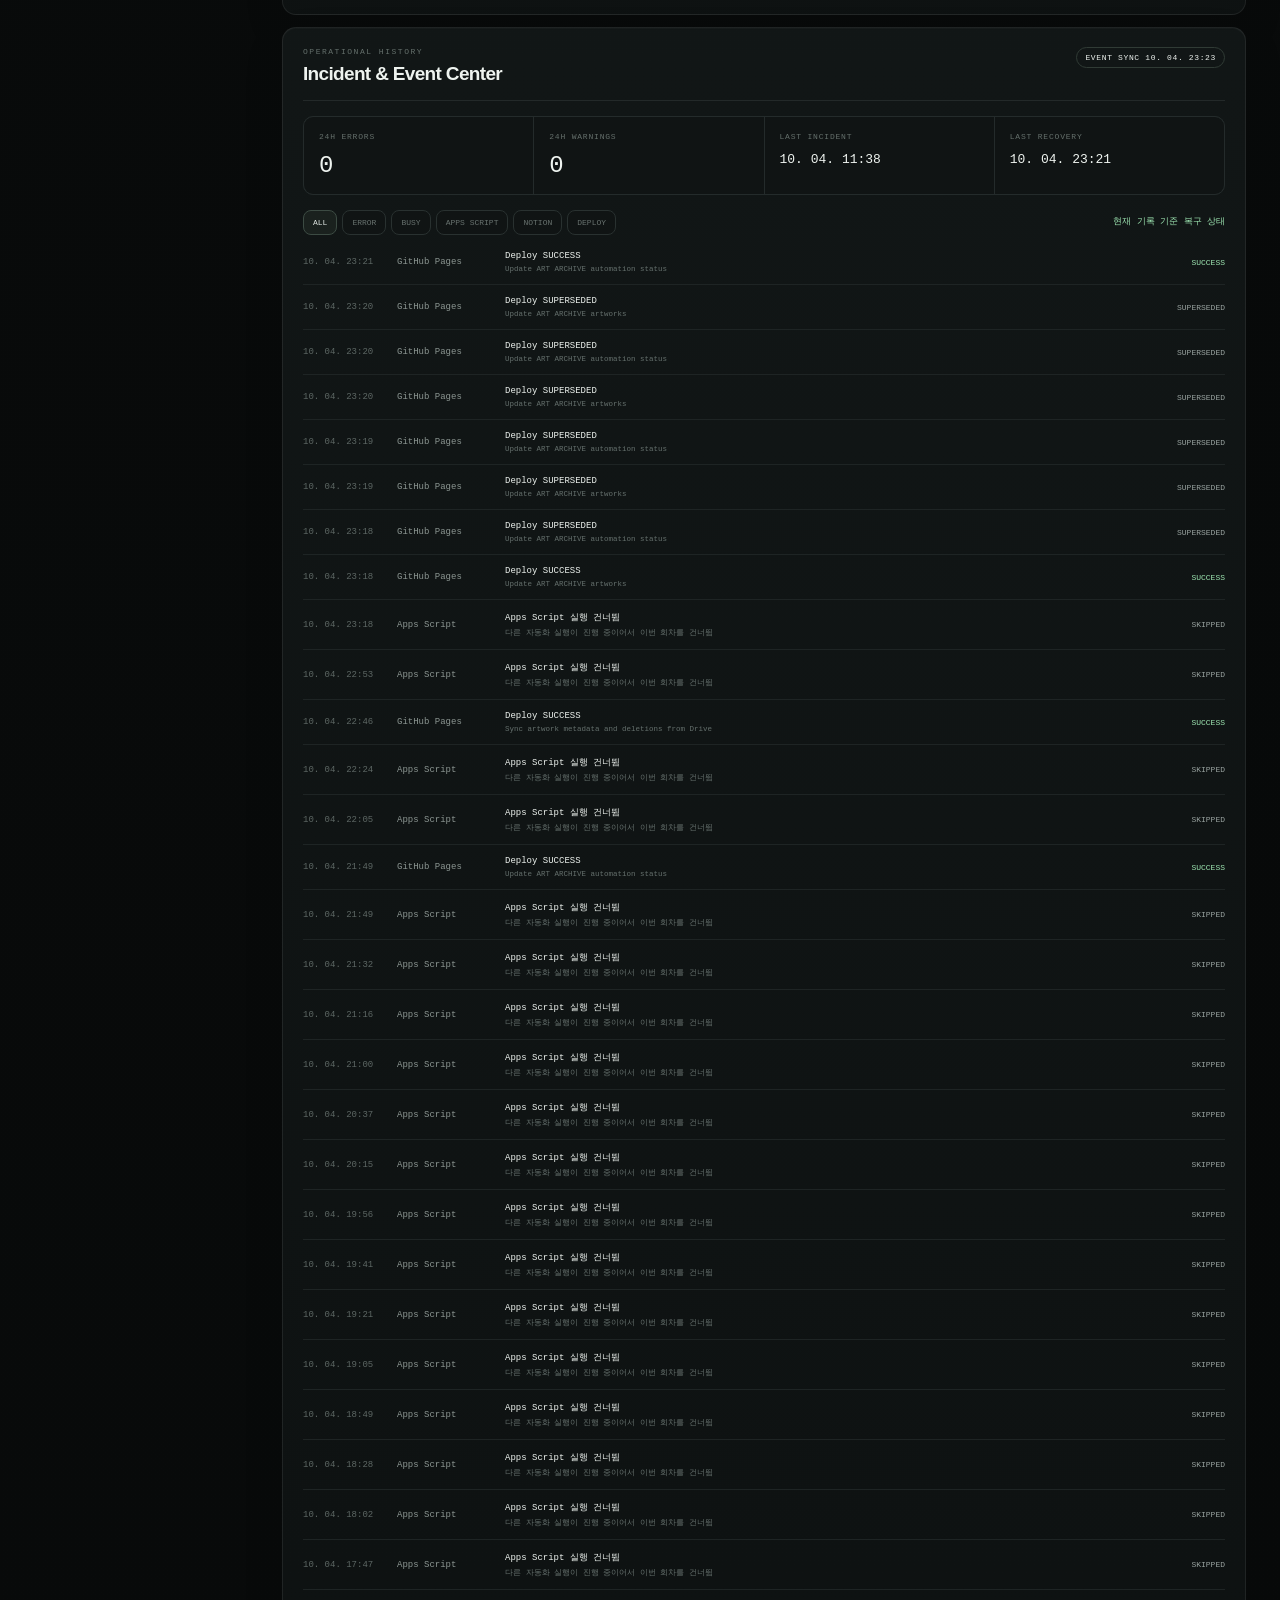
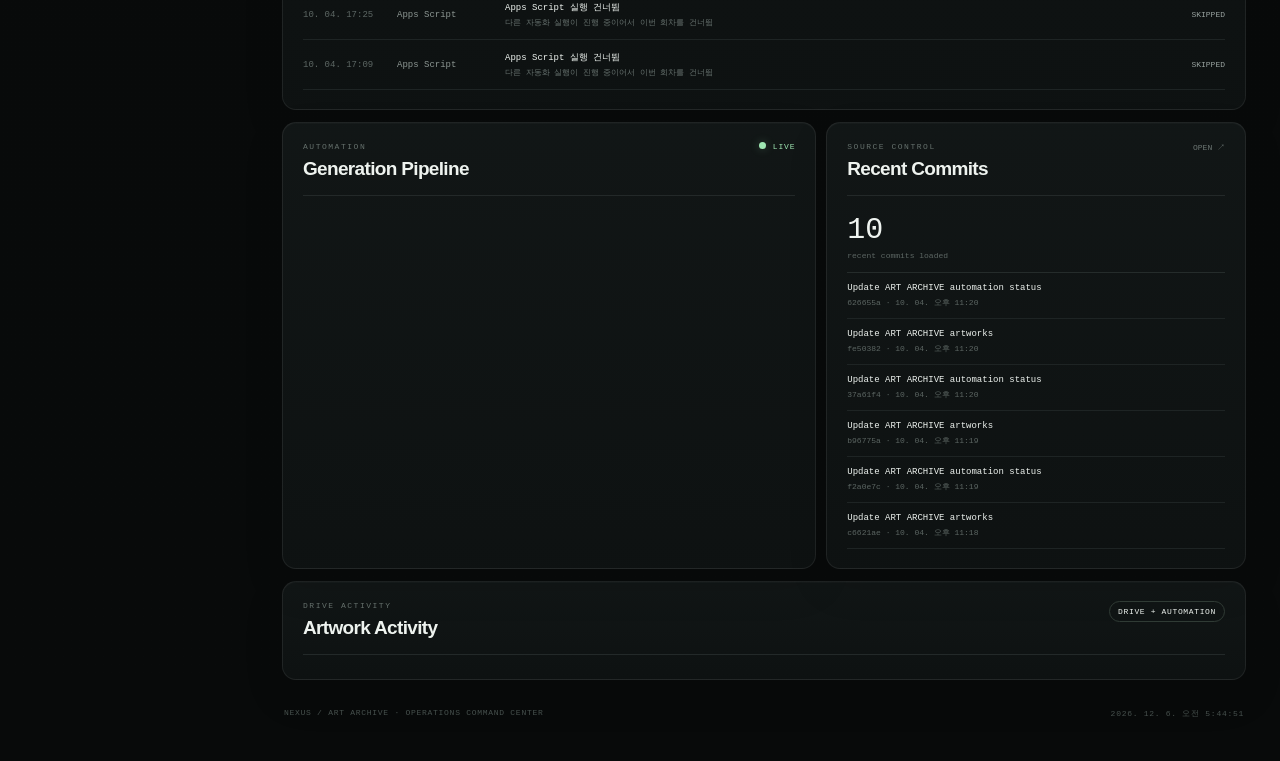
==== commit 04b2c24f: "Document ART source freshness policy" ====
--- a/systems/art-archive/index.html
+++ b/systems/art-archive/index.html
@@ -91,7 +91,7 @@
       </div>
       <div class="source-foot">
         <span id="bridgeLabel">CURRENT PIPELINE · ART OPERATIONS SOURCE → NEXUS LIVE VIEW</span>
-        <span id="freshnessPolicy">FRESH ≤ 10M · DELAYED ≤ 30M · STALE &gt; 30M</span>
+        <span id="freshnessPolicy">LIVE FRESH ≤ 10M · AUTOMATION FRESH ≤ 15M · SNAPSHOT CURRENT ≤ 6H</span>
       </div>
     </section>
 
--- a/systems/art-archive/css/system.css
+++ b/systems/art-archive/css/system.css
@@ -697,3 +697,25 @@
 .incident-radar-item .sev{font:7px var(--mono);letter-spacing:.08em}.incident-radar-item.bad .sev{color:var(--bad)}.incident-radar-item.warn .sev{color:var(--warn)}.incident-radar-item.good .sev{color:var(--ok)}
 .incident-radar-item time{color:#65706c;font:8px var(--mono)}.incident-radar-item b{font-size:10px;font-weight:500}.incident-radar-item small{color:#59635f;font:8px var(--mono);white-space:nowrap;overflow:hidden;text-overflow:ellipsis}
 @media(max-width:760px){.incident-command-head{flex-direction:column}.incident-kpi-grid{grid-template-columns:repeat(2,1fr)}.incident-radar-item{grid-template-columns:70px 1fr}.incident-radar-item time,.incident-radar-item small{grid-column:2}}
+
+.slot-diagnostics{margin-top:16px;padding-top:16px;border-top:1px solid var(--line)}
+.slot-diagnostics-head{display:flex;align-items:flex-start;justify-content:space-between;gap:12px;margin-bottom:12px}
+.slot-diagnostics-head h3{margin:2px 0 0;font-size:15px}
+.slot-summary-grid{display:grid;grid-template-columns:repeat(7,1fr);border:1px solid var(--line);background:rgba(5,10,10,.28)}
+.slot-summary-grid>div{padding:11px 10px;border-right:1px solid var(--line)}
+.slot-summary-grid>div:last-child{border-right:0}
+.slot-summary-grid span{display:block;color:var(--muted);font-size:9px;letter-spacing:.08em}
+.slot-summary-grid strong{display:block;margin-top:4px;font-size:17px}
+.slot-grid{display:grid;grid-template-columns:repeat(4,minmax(0,1fr));gap:8px;margin-top:10px}
+.slot-card{border:1px solid var(--line);border-radius:7px;padding:10px;background:rgba(6,10,10,.38);min-height:104px}
+.slot-card .slot-top{display:flex;align-items:center;justify-content:space-between;gap:8px}
+.slot-card .slot-top b{font-size:11px}
+.slot-card .slot-time{font-size:9px;color:var(--muted)}
+.slot-card .slot-state{display:inline-flex;margin-top:8px;padding:3px 7px;border-radius:999px;border:1px solid var(--line);font-size:9px;font-weight:800;letter-spacing:.05em}
+.slot-card .slot-state.success{color:var(--green);border-color:#28503b}
+.slot-card .slot-state.failed,.slot-card .slot-state.stalled,.slot-card .slot-state.missed{color:var(--red);border-color:#593434}
+.slot-card .slot-state.running{color:var(--amber);border-color:#5c4e2c}
+.slot-card .slot-state.pending{color:#98a39f}
+.slot-card small{display:block;margin-top:7px;color:var(--muted);font-size:9px;line-height:1.4}
+.slot-card em{display:block;margin-top:4px;color:#c1c8c5;font-style:normal;font-size:9px;white-space:nowrap;overflow:hidden;text-overflow:ellipsis}
+@media(max-width:1100px){.slot-summary-grid{grid-template-columns:repeat(4,1fr)}.slot-grid{grid-template-columns:repeat(2,minmax(0,1fr))}}
